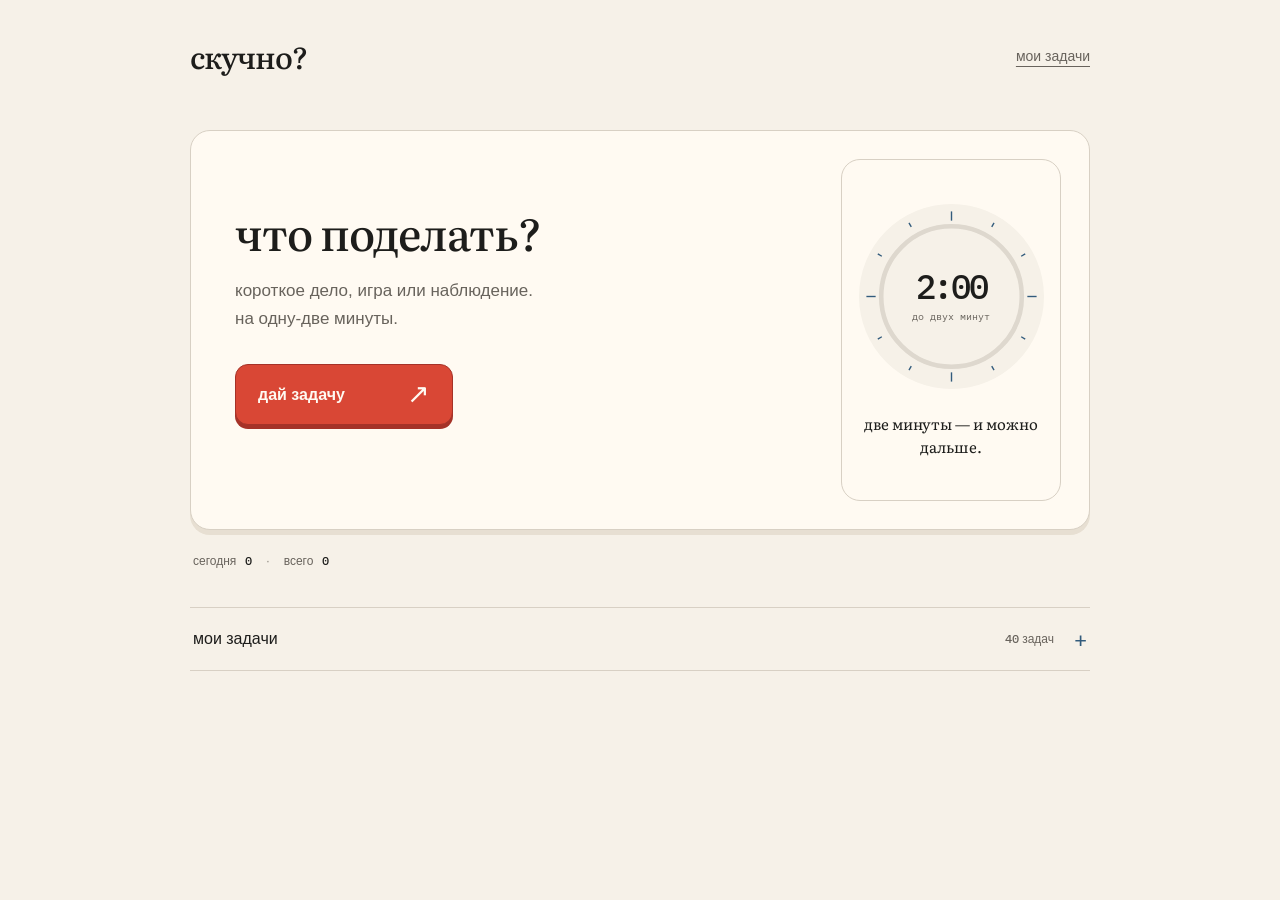
==== index.html @ 8ba37f03 "refresh boring button copy and interface" ====
<!doctype html>
<html lang="ru">
<head>
  <meta charset="utf-8">
  <meta name="viewport" content="width=device-width, initial-scale=1">
  <meta name="description" content="короткая задача вместо бесконечного скролла.">
  <meta name="theme-color" content="#f6f1e8">
  <title>скучно? — короткая задача вместо скролла</title>
  <link rel="stylesheet" href="styles.css">
</head>
<body>
  <a class="skip-link" href="#main">к содержанию</a>
  <div class="app-shell">
    <header class="topbar">
      <a class="wordmark" href="." aria-label="скучно? — на главную">скучно?</a>
      <a class="settings-link" href="#settings" aria-controls="settings">мои задачи</a>
    </header>

    <main id="main">
      <section class="workspace" aria-label="короткая задача">
        <div class="task-stage" id="task-paper">
          <div class="empty-task" id="empty-task">
            <h1 id="welcome-heading">что поделать?</h1>
            <p class="empty-copy">короткое дело, игра или наблюдение. на одну-две минуты.</p>
            <button id="start-button" class="primary-button" type="button">дай задачу <span aria-hidden="true">↗</span></button>
          </div>
          <div class="active-task" id="active-task" hidden>
            <p id="task-context" class="task-meta">движение · 30 с</p>
            <h2 id="task-title" tabindex="-1" aria-describedby="task-context task-help">задание</h2>
            <p id="task-prompt" class="task-prompt"></p>
          </div>
        </div>

        <div class="timer-unit" aria-label="таймер задачи">
          <div class="timer-dial">
            <svg class="dial-face" viewBox="0 0 200 200" aria-hidden="true">
              <circle class="dial-paper" cx="100" cy="100" r="100" />
              <g class="dial-ticks">
                <path d="M100 8v10" transform="rotate(0 100 100)" />
                <path d="M100 8v5" transform="rotate(30 100 100)" />
                <path d="M100 8v5" transform="rotate(60 100 100)" />
                <path d="M100 8v10" transform="rotate(90 100 100)" />
                <path d="M100 8v5" transform="rotate(120 100 100)" />
                <path d="M100 8v5" transform="rotate(150 100 100)" />
                <path d="M100 8v10" transform="rotate(180 100 100)" />
                <path d="M100 8v5" transform="rotate(210 100 100)" />
                <path d="M100 8v5" transform="rotate(240 100 100)" />
                <path d="M100 8v10" transform="rotate(270 100 100)" />
                <path d="M100 8v5" transform="rotate(300 100 100)" />
                <path d="M100 8v5" transform="rotate(330 100 100)" />
              </g>
              <circle class="dial-track" cx="100" cy="100" r="76" />
              <circle id="timer-progress" class="dial-progress" cx="100" cy="100" r="76" pathLength="100" />
            </svg>
            <div class="dial-readout">
              <span id="timer" class="timer" role="timer" aria-live="off" aria-label="2:00 осталось">2:00</span>
              <span id="timer-caption" class="timer-caption">до двух минут</span>
            </div>
          </div>
          <p id="timer-note" class="timer-note">две минуты — и можно дальше.</p>
          <div class="timer-controls" id="timer-controls" hidden>
            <button id="timer-toggle" class="timer-control" type="button" aria-pressed="false">пауза</button>
            <button id="timer-reset" class="timer-control" type="button">заново</button>
          </div>
        </div>

        <div class="task-actions" id="task-actions" hidden>
          <button id="done-button" class="action-button action-done" type="button">сделано <span aria-hidden="true">✓</span></button>
          <button id="skip-button" class="action-button" type="button">пропустить</button>
          <button id="another-button" class="action-button action-another" type="button" aria-label="ещё одна задача">ещё одна <span aria-hidden="true">↻</span></button>
        </div>
        <p class="sr-only" id="task-help">enter — начать · d — сделано · s — пропустить · n — ещё одна</p>
      </section>

      <p class="quiet-stat" aria-label="локальная статистика"><span>сегодня</span> <strong id="today-count">0</strong><span aria-hidden="true">·</span><span>всего</span> <strong id="completed-count">0</strong></p>

      <details class="settings" id="settings">
        <summary><span>мои задачи</span><span class="summary-count"><strong id="task-count">0</strong> задач</span></summary>
        <div class="settings-body">
          <div class="settings-column">
            <p class="settings-intro">добавь занятие, которое хочется сделать.</p>
            <form id="custom-form" class="custom-form">
              <label>название<input name="title" type="text" maxlength="80" required placeholder="например, разобрать один ящик…"></label>
              <label>что сделать<input name="prompt" type="text" maxlength="240" required placeholder="выбери один ящик и убери всё лишнее…"></label>
              <div class="form-row">
                <label>время
                  <select name="duration">
                    <option value="10">10 секунд</option><option value="30">30 секунд</option><option value="60" selected>1 минута</option><option value="120">2 минуты</option>
                  </select>
                </label>
                <label>раздел
                  <select name="category">
                    <option value="своё">своё</option><option value="движение">движение</option><option value="внимание">внимание</option><option value="порядок">порядок</option><option value="наблюдение">наблюдение</option><option value="мини-игра">мини-игра</option>
                  </select>
                </label>
              </div>
              <button id="custom-submit" class="secondary-button" type="submit">добавить задачу</button>
              <button id="cancel-edit-button" class="text-button" type="button" hidden>отмена</button>
            </form>
            <div class="custom-library" aria-labelledby="custom-library-title">
              <div class="custom-library-heading">
                <h3 id="custom-library-title">добавленные задачи</h3>
                <span id="custom-task-count">0</span>
              </div>
              <p id="custom-empty" class="custom-empty">пока пусто.</p>
              <ul id="custom-task-list" class="custom-task-list"></ul>
            </div>
          </div>
          <div class="settings-column settings-tools">
            <p class="settings-intro">сохрани свои задачи или добавь их из файла.</p>
            <label class="file-button">добавить из JSON или CSV<input id="import-file" type="file" accept=".json,.csv,application/json,text/csv"></label>
            <button id="export-button" class="secondary-button" type="button">скачать свои задачи</button>
            <button id="reset-button" class="text-button" type="button">удалить свои задачи</button>
            <button id="reset-stats-button" class="text-button" type="button">сбросить статистику</button>
            <p id="settings-message" class="settings-message" role="status" aria-live="polite"></p>
          </div>
        </div>
      </details>
    </main>
  </div>
  <div id="live-region" class="sr-only" role="status" aria-live="polite"></div>
  <script src="core.js"></script>
  <script src="tasks.js"></script>
  <script src="app.js"></script>
</body>
</html>
---- styles.css ----
@font-face {
  font-family: "Literata";
  src: url("assets/fonts/Literata-Variable.ttf") format("truetype");
  font-style: normal;
  font-weight: 200 900;
  font-display: swap;
}
@font-face {
  font-family: "IBM Plex Mono";
  src: url("assets/fonts/IBM-Plex-Mono-Variable.woff2") format("woff2");
  font-style: normal;
  font-weight: 100 700;
  font-display: swap;
}

:root {
  --bone: #f6f1e8;
  --paper: #fffaf2;
  --ink: #1d1d1b;
  --red: #d94735;
  --red-edge: #a53228;
  --blue: #325b7c;
  --muted: #8c877e;
  --secondary: #68635c;
  --line: #d8d0c4;
  --serif: "Literata", "Iowan Old Style", "Palatino Linotype", Georgia, serif;
  --mono: "IBM Plex Mono", "SFMono-Regular", Consolas, monospace;
  --sans: "Trebuchet MS", "Helvetica Neue", sans-serif;
}

* { box-sizing: border-box; }
[hidden] { display: none !important; }
html { min-width: 320px; background: var(--bone); color-scheme: light; }
body { margin: 0; overflow-x: hidden; background: var(--bone); color: var(--ink); font-family: var(--sans); }
button, input, select { font: inherit; }
button, a { touch-action: manipulation; }
button { cursor: pointer; }
button:focus-visible, input:focus-visible, select:focus-visible, summary:focus-visible, a:focus-visible { outline: 3px solid var(--blue); outline-offset: 5px; }
a { color: inherit; }
::selection { background: var(--red); color: white; }
.skip-link { position: fixed; z-index: 20; left: 1rem; top: -5rem; padding: .75rem 1rem; border-radius: 8px; background: var(--ink); color: var(--bone); text-decoration: none; }
.skip-link:focus-visible { top: 1rem; }
.app-shell { width: min(100%, 960px); min-height: 100svh; margin: 0 auto; padding: 36px 30px 40px; }
.topbar { display: flex; align-items: center; justify-content: space-between; min-height: 40px; }
.wordmark { font: 500 30px/1 var(--serif); letter-spacing: -.035em; text-decoration: none; }
.settings-link { padding: 8px 0; color: var(--secondary); font-size: 14px; text-decoration: underline; text-decoration-thickness: 1px; text-underline-offset: 5px; }
.settings-link:hover { color: var(--ink); }
main { padding-top: 54px; }
.workspace { display: grid; grid-template-columns: minmax(0, 1fr) 220px; grid-template-areas: "task dial" "actions dial"; column-gap: 32px; min-height: 400px; padding: 28px 28px 28px 44px; border: 1px solid var(--line); border-radius: 20px; background: var(--paper); box-shadow: 0 5px 0 #e7dfd2; }
.task-stage { grid-area: task; display: flex; align-items: center; min-height: 294px; padding: 20px 0; }
.empty-task { width: 100%; }
.empty-task h1 { margin: 0; font: 500 clamp(32px, 4vw, 44px)/1.15 var(--serif); letter-spacing: -.025em; }
.empty-copy { max-width: 34ch; margin: 19px 0 31px; color: var(--secondary); font: 400 17px/1.65 var(--sans); }
.primary-button { display: inline-flex; justify-content: space-between; align-items: center; gap: 46px; min-width: 218px; min-height: 60px; padding: 16px 22px; border: 1px solid var(--red-edge); border-radius: 13px; background: var(--red); color: #fffaf2; box-shadow: 0 4px 0 var(--red-edge); font: 600 16px/1.2 var(--sans); transition: background-color .15s ease, transform .15s ease, box-shadow .15s ease; }
.primary-button span { font-size: 27px; font-weight: 400; line-height: 1; }
.primary-button:hover { background: #e64b38; transform: translateY(-1px); box-shadow: 0 5px 0 var(--red-edge); }
.primary-button:active { transform: translateY(4px); box-shadow: 0 0 0 var(--red-edge); }
.active-task { width: 100%; }
.task-meta { display: flex; flex-wrap: wrap; gap: 9px; margin: 0 0 16px; color: var(--secondary); font: 400 12px/1.4 var(--mono); }
.active-task h2 { margin: 0; font: 500 clamp(28px, 3.2vw, 37px)/1.2 var(--serif); letter-spacing: -.025em; text-wrap: balance; }
.active-task h2:focus-visible { outline: 3px solid var(--blue); outline-offset: 7px; border-radius: 4px; }
.task-prompt { max-width: 42ch; margin: 17px 0 0; font: 400 18px/1.65 var(--serif); text-wrap: pretty; }
.timer-unit { grid-area: dial; display: flex; flex-direction: column; align-items: center; justify-content: center; padding: 22px 15px; border: 1px solid var(--line); border-radius: 19px; background: var(--paper); color: var(--ink); }
.timer-unit.is-active { border-color: var(--blue); background: var(--blue); color: var(--bone); }
.timer-dial { position: relative; width: 185px; aspect-ratio: 1; flex: none; }
.dial-face { width: 100%; height: 100%; overflow: visible; }
.dial-paper { fill: var(--bone); }
.dial-ticks { fill: none; stroke: var(--blue); stroke-width: 1.5; }
.dial-track { fill: none; stroke: #ded8ce; stroke-width: 5; }
.dial-progress { fill: none; stroke: var(--red); stroke-width: 5; stroke-linecap: round; stroke-dasharray: 100; stroke-dashoffset: 0; transform: rotate(-90deg); transform-origin: center; transition: stroke-dashoffset .6s linear; }
.timer-unit:not(.is-active) .dial-progress { stroke: var(--line); stroke-dashoffset: 100; }
.dial-readout { position: absolute; inset: 0; display: flex; flex-direction: column; align-items: center; justify-content: center; gap: 7px; color: var(--ink); }
.timer { font: 500 34px/1 var(--mono); letter-spacing: -.07em; font-variant-numeric: tabular-nums; }
.timer-caption { color: var(--secondary); font: 400 10px/1.4 var(--mono); }
.timer-note { margin: 22px 0 0; font: 400 15px/1.5 var(--serif); text-align: center; }
.timer-controls { display: flex; justify-content: center; flex-wrap: wrap; gap: 8px; margin-top: 18px; }
.timer-control { min-width: 74px; min-height: 44px; padding: 8px 10px; border: 1px solid rgba(29, 29, 27, .24); border-radius: 7px; background: transparent; color: var(--ink); font: 500 11px/1 var(--sans); }
.timer-unit.is-active .timer-control { border-color: rgba(246, 241, 232, .55); color: var(--bone); }
.timer-control:hover, .timer-control:focus-visible { border-color: var(--blue); background: rgba(50, 91, 124, .1); }
.timer-unit.is-active .timer-control:hover, .timer-unit.is-active .timer-control:focus-visible { border-color: var(--bone); background: rgba(246, 241, 232, .12); }
.timer-unit.is-active .timer-control:focus-visible { outline-color: var(--bone); }
.timer-control:active { transform: translateY(1px); }
.timer-ended { color: var(--red-edge); }
.task-actions { grid-area: actions; display: flex; align-items: center; gap: 10px; padding: 12px 0 1px; min-width: 0; }
.action-button { display: inline-flex; align-items: center; justify-content: center; gap: 8px; min-height: 46px; padding: 11px 12px; border: 1px solid transparent; border-radius: 9px; background: transparent; color: var(--secondary); font: 500 13px/1.2 var(--sans); transition: background-color .15s ease, transform .15s ease; }
.action-button:hover { background: #eee7dc; color: var(--ink); }
.action-button:active { transform: translateY(2px); }
.action-done { min-width: 124px; border-color: var(--blue); background: var(--blue); color: var(--bone); }
.action-done:hover { background: #244760; color: var(--bone); }
.action-another { margin-left: auto; }
.action-another span { font-size: 22px; }
.quiet-stat { display: flex; align-items: center; gap: 9px; margin: 23px 3px 0; color: var(--secondary); font: 400 12px/1.4 var(--sans); }
.quiet-stat strong { color: var(--ink); font: 500 12px/1.4 var(--mono); }
.quiet-stat > span[aria-hidden] { margin: 0 5px; color: var(--muted); }
.settings { margin-top: 37px; border-top: 1px solid var(--line); border-bottom: 1px solid var(--line); }
.settings summary { display: flex; align-items: center; justify-content: space-between; gap: 20px; padding: 20px 3px; cursor: pointer; list-style: none; font: 500 16px/1.2 var(--sans); }
.settings summary::-webkit-details-marker { display: none; }
.settings summary::after { content: "+"; color: var(--blue); font: 400 22px/1 var(--mono); }
.settings[open] summary::after { content: "−"; }
.summary-count { margin-left: auto; color: var(--secondary); font: 400 12px/1 var(--sans); }
.summary-count strong { font: 500 12px/1 var(--mono); }
.settings-body { display: grid; grid-template-columns: 1fr 1fr; gap: 36px; padding: 0 3px 32px; }
.settings-intro { margin: 5px 0 22px; color: var(--secondary); font: 400 15px/1.5 var(--sans); }
.custom-form { display: grid; gap: 14px; }
.custom-form label { display: grid; gap: 7px; color: var(--secondary); font-size: 12px; }
.custom-form input, .custom-form select { width: 100%; min-width: 0; min-height: 45px; border: 1px solid #bab2a6; border-radius: 9px; background: var(--paper); color: var(--ink); padding: 11px 12px; font-size: 14px; }
.custom-form input::placeholder { color: #777168; }
.form-row { display: grid; grid-template-columns: 1fr 1fr; gap: 12px; }
.secondary-button, .file-button { display: inline-flex; align-items: center; justify-content: center; min-height: 46px; padding: 12px 16px; border: 1px solid #bab2a6; border-radius: 9px; background: var(--paper); color: var(--ink); font-size: 13px; }
.secondary-button:hover, .file-button:hover { border-color: var(--blue); background: #e6ecec; }
.file-button { position: relative; cursor: pointer; }
.file-button:focus-within { outline: 3px solid var(--blue); outline-offset: 4px; }
.settings-tools { display: flex; flex-direction: column; align-items: flex-start; }
.settings-tools .secondary-button, .settings-tools .file-button { width: 100%; margin-bottom: 10px; }
.file-button input { position: absolute; width: 1px; height: 1px; opacity: 0; overflow: hidden; }
.text-button { min-height: 44px; padding: 6px 0; border: 0; background: transparent; color: var(--secondary); font-size: 12px; text-decoration: underline; text-underline-offset: 4px; }
.text-button:hover { color: var(--red); }
.settings-message { min-height: 18px; margin: 10px 0 0; color: var(--blue); font-size: 13px; line-height: 1.45; }
.settings-message.error { color: var(--red-edge); }
.custom-library { margin-top: 29px; padding-top: 20px; border-top: 1px solid var(--line); }
.custom-library-heading { display: flex; align-items: baseline; justify-content: space-between; gap: 12px; }
.custom-library-heading h3 { margin: 0; font: 500 14px/1.3 var(--sans); }
.custom-library-heading span { color: var(--secondary); font: 400 11px/1 var(--mono); }
.custom-empty { margin: 11px 0 0; color: var(--secondary); font-size: 13px; }
.custom-task-list { display: grid; gap: 8px; max-height: 360px; margin: 12px 0 0; padding: 0 3px 0 0; overflow-y: auto; list-style: none; }
.custom-task-item { display: flex; align-items: center; justify-content: space-between; gap: 14px; padding: 11px 12px; border: 1px solid var(--line); border-radius: 8px; background: var(--paper); }
.custom-task-copy { display: grid; flex: 1 1 auto; gap: 3px; min-width: 0; }
.custom-task-copy strong, .custom-task-copy span { overflow: hidden; text-overflow: ellipsis; overflow-wrap: anywhere; }
.custom-task-copy strong { font: 500 13px/1.25 var(--sans); }
.custom-task-copy span { color: var(--secondary); font: 400 11px/1.3 var(--serif); }
.custom-task-actions { display: flex; flex: none; align-items: center; gap: 3px; }
.custom-task-edit, .custom-task-remove { min-width: 64px; min-height: 44px; padding: 6px 4px; border: 0; border-bottom: 1px solid var(--line); background: transparent; color: var(--secondary); font-size: 11px; }
.custom-task-edit:hover, .custom-task-edit:focus-visible { border-color: var(--blue); color: var(--blue); }
.custom-task-remove:hover, .custom-task-remove:focus-visible { border-color: var(--red); color: var(--red); }
.sr-only { position: absolute; width: 1px; height: 1px; padding: 0; margin: -1px; overflow: hidden; clip: rect(0,0,0,0); white-space: nowrap; border: 0; }

@media (max-width: 740px) {
  .app-shell { padding: 25px 20px 30px; }
  main { padding-top: 33px; }
  .workspace { grid-template-columns: minmax(0, 1fr) 165px; column-gap: 22px; padding: 23px; }
  .timer-dial { width: 145px; }
  .timer { font-size: 29px; }
  .timer-unit { padding: 18px 9px; }
  .task-actions { flex-wrap: wrap; gap: 5px; }
  .action-another { margin-left: 0; }
  .task-prompt { font-size: 17px; }
}
@media (max-width: 580px) {
  .app-shell { padding: 24px 17px 28px; }
  .topbar { min-height: 34px; }
  .wordmark { font-size: 27px; }
  .settings-link { font-size: 12px; }
  main { padding-top: 26px; }
  .workspace { grid-template-columns: minmax(0,1fr); grid-template-areas: "dial" "task" "actions"; gap: 0; min-height: 0; padding: 18px; border-radius: 22px; }
  .timer-unit { display: grid; grid-template-columns: 116px minmax(0, 1fr); grid-template-areas: "dial note" "controls controls"; gap: 8px 14px; justify-items: center; padding: 14px 15px; border-radius: 15px; }
  .timer-dial { grid-area: dial; width: 116px; }
  .timer { font-size: 26px; }
  .timer-caption { font-size: 9px; }
  .timer-note { grid-area: note; align-self: center; width: 100%; margin: 0; font-size: 14px; text-align: left; }
  .timer-controls { grid-area: controls; width: 100%; margin-top: 0; }
  .task-stage { min-height: 268px; padding: 27px 5px 22px; }
  .empty-task h1 { font-size: 31px; }
  .empty-copy { margin: 16px 0 25px; font-size: 15px; }
  .primary-button { width: 100%; min-height: 56px; font-size: 15px; border-radius: 12px; }
  .active-task h2 { font-size: 29px; }
  .task-prompt { font-size: 17px; line-height: 1.6; }
  .task-meta { gap: 7px; font-size: 10px; }
  .task-actions { display: grid; grid-template-columns: 1.2fr 1fr 1fr; gap: 4px; padding: 2px 0 4px; }
  .action-button { min-width: 0; padding: 10px 6px; min-height: 46px; font-size: 12px; }
  .action-done { min-width: 0; }
  .action-another { margin-left: 0; }
  .quiet-stat { margin-top: 21px; font-size: 11px; }
  .settings { margin-top: 28px; }
  .settings summary { font-size: 15px; }
  .settings-body { grid-template-columns: 1fr; gap: 25px; }
  .custom-library { margin-top: 25px; }
}
@media (max-width: 360px) {
  .app-shell { padding-left: 12px; padding-right: 12px; }
  .workspace { padding: 14px; }
  .action-button { padding: 10px 5px; font-size: 11px; }
  .action-done { min-width: 95px; }
  .timer-unit { grid-template-columns: 104px minmax(0, 1fr); column-gap: 10px; padding: 12px; }
  .timer-dial { width: 104px; }
  .timer-control { min-width: 70px; }
}
@media (prefers-reduced-motion: reduce) {
  *, *::before, *::after { scroll-behavior: auto !important; transition-duration: .01ms !important; animation-duration: .01ms !important; animation-iteration-count: 1 !important; }
}

@media (forced-colors: active) {
  .primary-button, .action-done { border: 2px solid ButtonText; }
  .timer-unit.is-active { border: 2px solid ButtonText; }
  .dial-progress { stroke: ButtonText; }
}
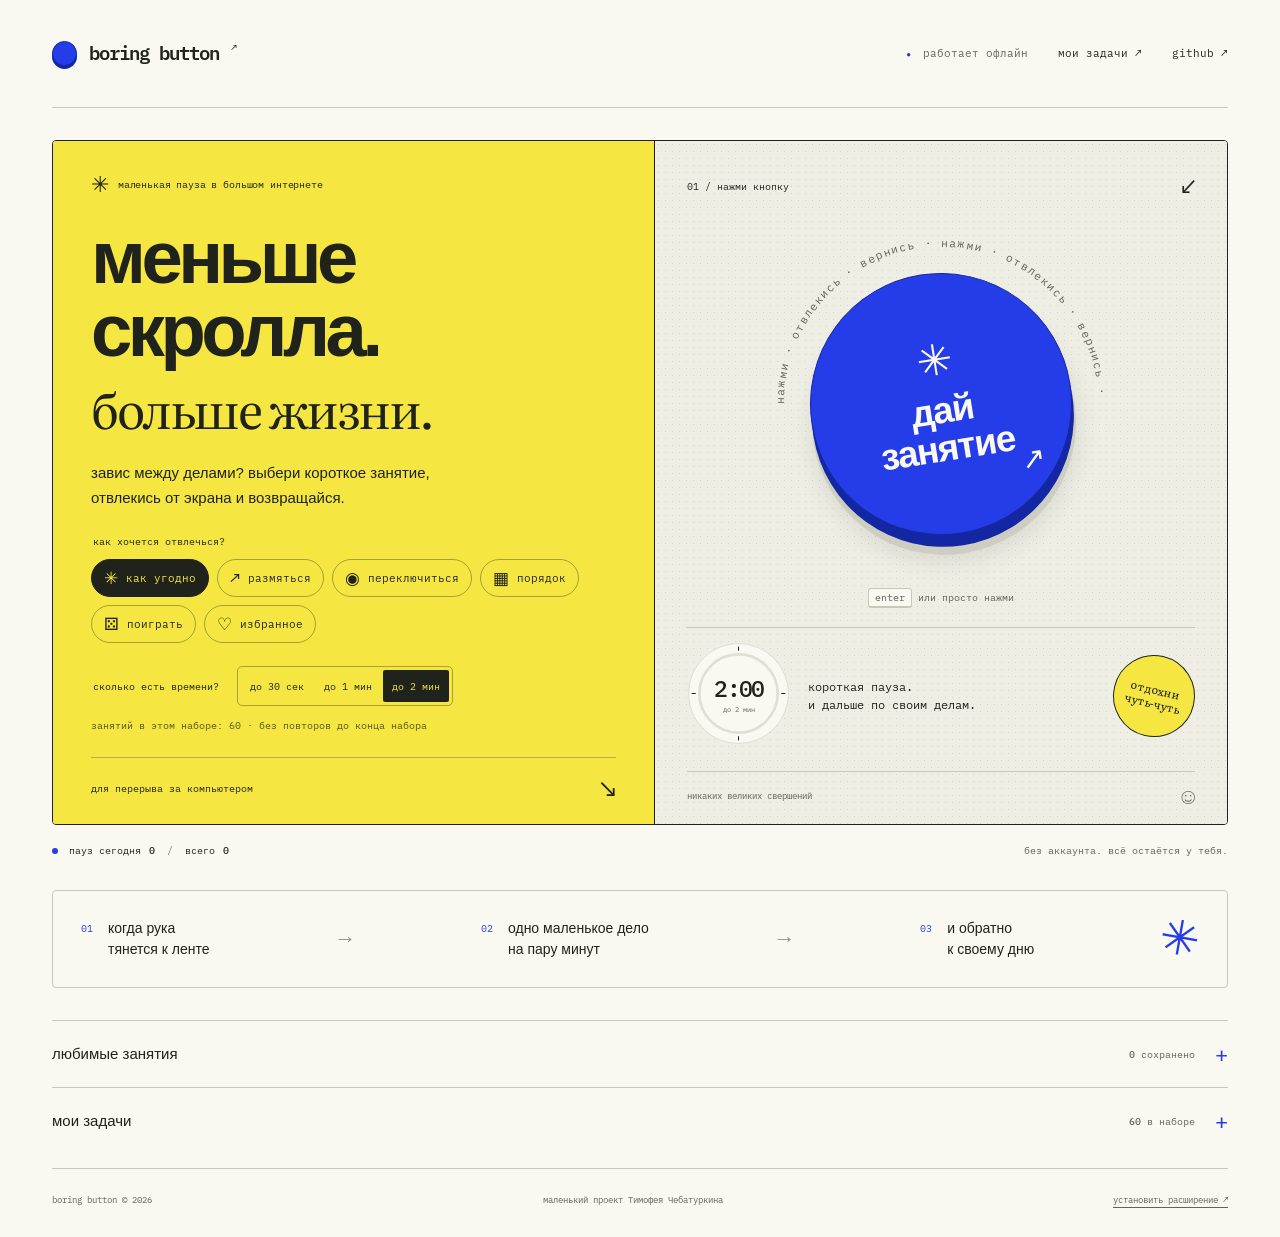
==== commit 499bfd34: "refresh boring button with bright design and useful breaks" ====
--- a/index.html
+++ b/index.html
@@ -3,124 +3,141 @@
 <head>
   <meta charset="utf-8">
   <meta name="viewport" content="width=device-width, initial-scale=1">
-  <meta name="description" content="короткая задача вместо бесконечного скролла.">
-  <meta name="theme-color" content="#f6f1e8">
-  <title>скучно? — короткая задача вместо скролла</title>
+  <meta name="description" content="когда рука тянется к ленте — нажми кнопку. короткие занятия для перерыва за компьютером: размяться, переключиться или поиграть.">
+  <meta name="theme-color" content="#f5e642">
+  <meta http-equiv="Content-Security-Policy" content="default-src 'self'; script-src 'self'; style-src 'self'; font-src 'self'; img-src 'self' data:; object-src 'none'; base-uri 'none'; form-action 'self'">
+  <link rel="preload" href="assets/fonts/Literata-Variable.ttf" as="font" type="font/ttf" crossorigin>
+  <link rel="preload" href="assets/fonts/IBM-Plex-Mono-Variable.woff2" as="font" type="font/woff2" crossorigin>
+  <link rel="icon" href="assets/button.svg" type="image/svg+xml">
+  <title>boring button — нажми. отвлекись. вернись.</title>
   <link rel="stylesheet" href="styles.css">
 </head>
 <body>
   <a class="skip-link" href="#main">к содержанию</a>
   <div class="app-shell">
     <header class="topbar">
-      <a class="wordmark" href="." aria-label="скучно? — на главную">скучно?</a>
-      <a class="settings-link" href="#settings" aria-controls="settings">мои задачи</a>
+      <a class="wordmark" translate="no" href="." aria-label="boring button — на главную"><span class="brand-dot" aria-hidden="true"></span>boring button<span class="brand-period" aria-hidden="true">↗</span></a>
+      <nav class="topnav" aria-label="навигация">
+        <span class="offline-label"><span aria-hidden="true">●</span> работает офлайн</span>
+        <a class="settings-link" href="#settings" aria-controls="settings">мои задачи <span aria-hidden="true">↗</span></a>
+        <a class="repo-link site-only" href="https://github.com/chebaturkin/boring-button" target="_blank" rel="noopener noreferrer">github <span aria-hidden="true">↗</span></a>
+      </nav>
     </header>
 
     <main id="main">
-      <section class="workspace" aria-label="короткая задача">
-        <div class="task-stage" id="task-paper">
-          <div class="empty-task" id="empty-task">
-            <h1 id="welcome-heading">что поделать?</h1>
-            <p class="empty-copy">короткое дело, игра или наблюдение. на одну-две минуты.</p>
-            <button id="start-button" class="primary-button" type="button">дай задачу <span aria-hidden="true">↗</span></button>
+      <section class="workspace" aria-label="короткий перерыв">
+        <div class="intro-panel">
+          <p class="eyebrow"><span class="tiny-cross" aria-hidden="true">✳</span> маленькая пауза в большом интернете</p>
+          <h1>меньше <br>скролла. <br><em>больше жизни.</em></h1>
+          <p class="intro-copy">завис между делами? выбери короткое занятие,<br class="desktop-break"> отвлекись от экрана и возвращайся.</p>
+          <div class="break-picker" id="break-picker">
+            <fieldset class="mode-picker">
+              <legend>как хочется отвлечься?</legend>
+              <div class="mode-options">
+                <button type="button" class="mode-button" data-mode="all" aria-pressed="true"><span aria-hidden="true">✳</span> как угодно</button>
+                <button type="button" class="mode-button" data-mode="move" aria-pressed="false"><span aria-hidden="true">↗</span> размяться</button>
+                <button type="button" class="mode-button" data-mode="switch" aria-pressed="false"><span aria-hidden="true">◉</span> переключиться</button>
+                <button type="button" class="mode-button" data-mode="tidy" aria-pressed="false"><span aria-hidden="true">▦</span> порядок</button>
+                <button type="button" class="mode-button" data-mode="play" aria-pressed="false"><span aria-hidden="true">⚄</span> поиграть</button>
+                <button type="button" class="mode-button" data-mode="favorites" aria-pressed="false"><span aria-hidden="true">♡</span> избранное</button>
+              </div>
+            </fieldset>
+            <fieldset class="duration-picker">
+              <legend>сколько есть времени?</legend>
+              <div class="duration-options">
+                <button type="button" data-duration="30" aria-pressed="false">до 30 сек</button>
+                <button type="button" data-duration="60" aria-pressed="false">до 1 мин</button>
+                <button type="button" data-duration="120" aria-pressed="true">до 2 мин</button>
+              </div>
+            </fieldset>
+            <p class="pool-note" id="pool-note" role="status" aria-live="polite"></p>
+            <button id="pool-recovery" class="text-button" type="button" hidden>посмотреть скрытые занятия</button>
           </div>
-          <div class="active-task" id="active-task" hidden>
-            <p id="task-context" class="task-meta">движение · 30 с</p>
-            <h2 id="task-title" tabindex="-1" aria-describedby="task-context task-help">задание</h2>
-            <p id="task-prompt" class="task-prompt"></p>
-          </div>
+          <div class="intro-footer"><span>для перерыва за компьютером</span><span aria-hidden="true">↘</span></div>
         </div>
 
-        <div class="timer-unit" aria-label="таймер задачи">
-          <div class="timer-dial">
-            <svg class="dial-face" viewBox="0 0 200 200" aria-hidden="true">
-              <circle class="dial-paper" cx="100" cy="100" r="100" />
-              <g class="dial-ticks">
-                <path d="M100 8v10" transform="rotate(0 100 100)" />
-                <path d="M100 8v5" transform="rotate(30 100 100)" />
-                <path d="M100 8v5" transform="rotate(60 100 100)" />
-                <path d="M100 8v10" transform="rotate(90 100 100)" />
-                <path d="M100 8v5" transform="rotate(120 100 100)" />
-                <path d="M100 8v5" transform="rotate(150 100 100)" />
-                <path d="M100 8v10" transform="rotate(180 100 100)" />
-                <path d="M100 8v5" transform="rotate(210 100 100)" />
-                <path d="M100 8v5" transform="rotate(240 100 100)" />
-                <path d="M100 8v10" transform="rotate(270 100 100)" />
-                <path d="M100 8v5" transform="rotate(300 100 100)" />
-                <path d="M100 8v5" transform="rotate(330 100 100)" />
-              </g>
-              <circle class="dial-track" cx="100" cy="100" r="76" />
-              <circle id="timer-progress" class="dial-progress" cx="100" cy="100" r="76" pathLength="100" />
-            </svg>
-            <div class="dial-readout">
-              <span id="timer" class="timer" role="timer" aria-live="off" aria-label="2:00 осталось">2:00</span>
-              <span id="timer-caption" class="timer-caption">до двух минут</span>
+        <div class="play-panel" id="play-panel">
+          <div class="panel-label"><span id="stage-label">01 / нажми кнопку</span><span aria-hidden="true">↙</span></div>
+          <div class="task-stage" id="task-paper">
+            <div class="empty-task" id="empty-task">
+              <div class="button-orbit">
+                <svg class="orbit-text" viewBox="0 0 360 360" aria-hidden="true"><defs><path id="orbit-path" d="M180,180 m-160,0 a160,160 0 1,1 320,0 a160,160 0 1,1 -320,0"/></defs><text><textPath href="#orbit-path">нажми · отвлекись · вернись · нажми · отвлекись · вернись · </textPath></text></svg>
+                <button id="start-button" class="primary-button" type="button"><span class="button-face"><span class="button-star" aria-hidden="true">✳</span><span class="button-label">дай<br>занятие</span><span class="button-arrow" aria-hidden="true">↗</span></span></button>
+              </div>
+              <p class="button-hint"><kbd>enter</kbd> или просто нажми</p>
+            </div>
+            <div class="active-task" id="active-task" hidden>
+              <div class="task-heading-row"><p id="task-context" class="task-meta"></p><button id="favorite-button" class="favorite-button" type="button" aria-pressed="false" aria-label="сохранить в избранное"><span aria-hidden="true">♡</span></button></div>
+              <div id="task-copy"><h2 id="task-title" tabindex="-1" aria-describedby="task-context task-help"></h2>
+              <p id="task-prompt" class="task-prompt"></p></div>
+              <button id="hide-task-button" class="text-button task-hide" type="button">не предлагать это занятие</button>
+            </div>
+            <div class="completion-task" id="completion-task" hidden>
+              <div class="completion-mark" aria-hidden="true">✳</div>
+              <p class="task-meta">пауза состоялась</p>
+              <h2 id="completion-title" tabindex="-1">можно дальше.</h2>
+              <p class="task-prompt">маленькое дело сделано.<br>возвращайся, когда захочется отвлечься.</p>
+              <button id="return-button" class="action-button action-done" type="button">вернуться к началу <span aria-hidden="true">↗</span></button>
+              <button id="completion-another" class="text-button" type="button">ещё одно занятие</button>
             </div>
           </div>
-          <p id="timer-note" class="timer-note">две минуты — и можно дальше.</p>
-          <div class="timer-controls" id="timer-controls" hidden>
-            <button id="timer-toggle" class="timer-control" type="button" aria-pressed="false">пауза</button>
-            <button id="timer-reset" class="timer-control" type="button">заново</button>
+
+          <p id="task-feedback" class="task-feedback" role="status" aria-live="polite" hidden></p>
+          <div class="timer-unit" aria-label="таймер занятия">
+            <div class="timer-dial">
+              <svg class="dial-face" viewBox="0 0 200 200" aria-hidden="true">
+                <circle class="dial-paper" cx="100" cy="100" r="97"/>
+                <g class="dial-ticks"><path d="M100 9v8"/><path d="M100 9v8" transform="rotate(90 100 100)"/><path d="M100 9v8" transform="rotate(180 100 100)"/><path d="M100 9v8" transform="rotate(270 100 100)"/></g>
+                <circle class="dial-track" cx="100" cy="100" r="76"/>
+                <circle id="timer-progress" class="dial-progress" cx="100" cy="100" r="76" pathLength="100"/>
+              </svg>
+              <div class="dial-readout"><span id="timer" class="timer" role="timer" aria-live="off" aria-label="2:00 осталось">2:00</span><span id="timer-caption" class="timer-caption">до двух минут</span></div>
+            </div>
+            <div class="timer-side"><p id="timer-note" class="timer-note">короткая пауза.<br>и дальше по своим делам.</p><div class="timer-controls" id="timer-controls" hidden><button id="timer-toggle" class="timer-control" type="button" aria-pressed="false">пауза</button><button id="timer-reset" class="timer-control" type="button">заново</button></div></div>
+            <span class="timer-sticker" aria-hidden="true">отдохни<br>чуть-чуть</span>
           </div>
+          <div class="task-actions" id="task-actions" hidden>
+            <button id="done-button" class="action-button action-done" type="button">сделано <span aria-hidden="true">✓</span></button>
+            <button id="skip-button" class="action-button" type="button">пропустить</button>
+            <button id="another-button" class="action-button action-another" type="button" aria-label="ещё одно занятие">другое <span aria-hidden="true">↻</span></button>
+          </div>
+          <p class="sr-only" id="task-help">d — сделано · s — пропустить · n — другое занятие. таймер можно поставить на паузу.</p>
+          <div class="panel-bottom"><span>никаких великих свершений</span><span aria-hidden="true">☺</span></div>
         </div>
-
-        <div class="task-actions" id="task-actions" hidden>
-          <button id="done-button" class="action-button action-done" type="button">сделано <span aria-hidden="true">✓</span></button>
-          <button id="skip-button" class="action-button" type="button">пропустить</button>
-          <button id="another-button" class="action-button action-another" type="button" aria-label="ещё одна задача">ещё одна <span aria-hidden="true">↻</span></button>
-        </div>
-        <p class="sr-only" id="task-help">enter — начать · d — сделано · s — пропустить · n — ещё одна</p>
       </section>
 
-      <p class="quiet-stat" aria-label="локальная статистика"><span>сегодня</span> <strong id="today-count">0</strong><span aria-hidden="true">·</span><span>всего</span> <strong id="completed-count">0</strong></p>
+      <div class="under-workspace"><p class="quiet-stat" aria-label="локальная статистика"><span class="stat-dot" aria-hidden="true"></span> пауз сегодня <strong id="today-count">0</strong><span class="stat-divider" aria-hidden="true">/</span> всего <strong id="completed-count">0</strong></p><p class="privacy-note">без аккаунта. всё остаётся у тебя.</p></div>
 
+      <section class="about-strip" aria-label="как это работает"><div><span class="step-number">01</span><p>когда рука<br>тянется к ленте</p></div><span class="step-arrow" aria-hidden="true">→</span><div><span class="step-number">02</span><p>одно маленькое дело<br>на пару минут</p></div><span class="step-arrow" aria-hidden="true">→</span><div><span class="step-number">03</span><p>и обратно<br>к своему дню</p></div><span class="strip-spark" aria-hidden="true">✳</span></section>
+
+      <details class="favorites-library" id="favorites-library">
+        <summary><span>любимые занятия</span><span class="summary-count"><strong id="favorite-count">0</strong> сохранено</span></summary>
+        <div class="library-body"><p id="favorites-empty" class="custom-empty">нажми ♡ на карточке занятия — оно появится здесь.</p><p id="favorites-note" class="custom-empty" hidden>здесь можно начать любое сохранённое занятие. фильтр времени действует на случайный выбор кнопкой.</p><ul id="favorite-list" class="favorite-list"></ul></div>
+      </details>
       <details class="settings" id="settings">
-        <summary><span>мои задачи</span><span class="summary-count"><strong id="task-count">0</strong> задач</span></summary>
+        <summary><span>мои задачи</span><span class="summary-count"><strong id="task-count">0</strong> в наборе</span></summary>
         <div class="settings-body">
           <div class="settings-column">
             <p class="settings-intro">добавь занятие, которое хочется сделать.</p>
-            <form id="custom-form" class="custom-form">
-              <label>название<input name="title" type="text" maxlength="80" required placeholder="например, разобрать один ящик…"></label>
-              <label>что сделать<input name="prompt" type="text" maxlength="240" required placeholder="выбери один ящик и убери всё лишнее…"></label>
-              <div class="form-row">
-                <label>время
-                  <select name="duration">
-                    <option value="10">10 секунд</option><option value="30">30 секунд</option><option value="60" selected>1 минута</option><option value="120">2 минуты</option>
-                  </select>
-                </label>
-                <label>раздел
-                  <select name="category">
-                    <option value="своё">своё</option><option value="движение">движение</option><option value="внимание">внимание</option><option value="порядок">порядок</option><option value="наблюдение">наблюдение</option><option value="мини-игра">мини-игра</option>
-                  </select>
-                </label>
-              </div>
-              <button id="custom-submit" class="secondary-button" type="submit">добавить задачу</button>
-              <button id="cancel-edit-button" class="text-button" type="button" hidden>отмена</button>
+            <form id="custom-form" class="custom-form" autocomplete="off">
+              <label>название<input name="title" type="text" maxlength="80" required placeholder="например, полить цветок"></label>
+              <label>что сделать<input name="prompt" type="text" maxlength="240" required placeholder="проверь землю и полей, если она сухая"></label>
+              <div class="form-row"><label>время<select name="duration"><option value="10">10 секунд</option><option value="30">30 секунд</option><option value="60" selected>1 минута</option><option value="120">2 минуты</option></select></label><label>раздел<select name="category"><option value="своё">своё</option><option value="движение">движение</option><option value="внимание">внимание</option><option value="порядок">порядок</option><option value="наблюдение">наблюдение</option><option value="мини-игра">мини-игра</option></select></label></div>
+              <button id="custom-submit" class="secondary-button" type="submit">добавить задачу</button><button id="cancel-edit-button" class="text-button" type="button" hidden>отмена</button>
             </form>
-            <div class="custom-library" aria-labelledby="custom-library-title">
-              <div class="custom-library-heading">
-                <h3 id="custom-library-title">добавленные задачи</h3>
-                <span id="custom-task-count">0</span>
-              </div>
-              <p id="custom-empty" class="custom-empty">пока пусто.</p>
-              <ul id="custom-task-list" class="custom-task-list"></ul>
-            </div>
+            <div class="custom-library" aria-labelledby="custom-library-title"><div class="custom-library-heading"><h3 id="custom-library-title">добавленные задачи</h3><span id="custom-task-count">0</span></div><p id="custom-empty" class="custom-empty">пока пусто. можно начать с одного любимого дела.</p><ul id="custom-task-list" class="custom-task-list"></ul></div>
           </div>
-          <div class="settings-column settings-tools">
-            <p class="settings-intro">сохрани свои задачи или добавь их из файла.</p>
-            <label class="file-button">добавить из JSON или CSV<input id="import-file" type="file" accept=".json,.csv,application/json,text/csv"></label>
-            <button id="export-button" class="secondary-button" type="button">скачать свои задачи</button>
-            <button id="reset-button" class="text-button" type="button">удалить свои задачи</button>
-            <button id="reset-stats-button" class="text-button" type="button">сбросить статистику</button>
-            <p id="settings-message" class="settings-message" role="status" aria-live="polite"></p>
-          </div>
+          <div class="settings-column settings-tools"><p class="settings-intro">свои задачи можно перенести в другой браузер. скачай файл и добавь его там.</p><label class="file-button">добавить из json или csv<input id="import-file" type="file" accept=".json,.csv,application/json,text/csv"></label><button id="export-button" class="secondary-button" type="button">скачать свои задачи</button><button id="reset-button" class="text-button" type="button">удалить свои задачи</button><button id="reset-stats-button" class="text-button" type="button">сбросить статистику</button><p id="settings-message" class="settings-message" role="status" aria-live="polite"></p></div>
         </div>
+        <details id="hidden-library" class="hidden-library">
+          <summary><span>скрытые занятия</span><span class="summary-count"><strong id="hidden-count">0</strong> скрыто</span></summary>
+          <div class="library-body"><p id="hidden-empty" class="custom-empty">здесь появятся занятия, которые ты решил больше не получать.</p><ul id="hidden-task-list" class="custom-task-list"></ul></div>
+        </details>
       </details>
     </main>
+    <footer class="footer"><span>boring button © 2026</span><span>маленький проект Тимофея Чебатуркина</span><a class="site-only" href="https://github.com/chebaturkin/boring-button#расширение" target="_blank" rel="noopener noreferrer">установить расширение ↗</a></footer>
   </div>
   <div id="live-region" class="sr-only" role="status" aria-live="polite"></div>
-  <script src="core.js"></script>
-  <script src="tasks.js"></script>
-  <script src="app.js"></script>
+  <script src="core.js"></script><script src="tasks.js"></script><script src="app.js"></script>
 </body>
 </html>
--- a/styles.css
+++ b/styles.css
@@ -3,193 +3,2017 @@
   src: url("assets/fonts/Literata-Variable.ttf") format("truetype");
   font-style: normal;
   font-weight: 200 900;
-  font-display: swap;
-}
+  font-display: swap
+}
+
 @font-face {
   font-family: "IBM Plex Mono";
   src: url("assets/fonts/IBM-Plex-Mono-Variable.woff2") format("woff2");
   font-style: normal;
   font-weight: 100 700;
-  font-display: swap;
+  font-display: swap
 }
 
 :root {
-  --bone: #f6f1e8;
-  --paper: #fffaf2;
-  --ink: #1d1d1b;
-  --red: #d94735;
-  --red-edge: #a53228;
-  --blue: #325b7c;
-  --muted: #8c877e;
-  --secondary: #68635c;
-  --line: #d8d0c4;
-  --serif: "Literata", "Iowan Old Style", "Palatino Linotype", Georgia, serif;
-  --mono: "IBM Plex Mono", "SFMono-Regular", Consolas, monospace;
-  --sans: "Trebuchet MS", "Helvetica Neue", sans-serif;
-}
-
-* { box-sizing: border-box; }
-[hidden] { display: none !important; }
-html { min-width: 320px; background: var(--bone); color-scheme: light; }
-body { margin: 0; overflow-x: hidden; background: var(--bone); color: var(--ink); font-family: var(--sans); }
-button, input, select { font: inherit; }
-button, a { touch-action: manipulation; }
-button { cursor: pointer; }
-button:focus-visible, input:focus-visible, select:focus-visible, summary:focus-visible, a:focus-visible { outline: 3px solid var(--blue); outline-offset: 5px; }
-a { color: inherit; }
-::selection { background: var(--red); color: white; }
-.skip-link { position: fixed; z-index: 20; left: 1rem; top: -5rem; padding: .75rem 1rem; border-radius: 8px; background: var(--ink); color: var(--bone); text-decoration: none; }
-.skip-link:focus-visible { top: 1rem; }
-.app-shell { width: min(100%, 960px); min-height: 100svh; margin: 0 auto; padding: 36px 30px 40px; }
-.topbar { display: flex; align-items: center; justify-content: space-between; min-height: 40px; }
-.wordmark { font: 500 30px/1 var(--serif); letter-spacing: -.035em; text-decoration: none; }
-.settings-link { padding: 8px 0; color: var(--secondary); font-size: 14px; text-decoration: underline; text-decoration-thickness: 1px; text-underline-offset: 5px; }
-.settings-link:hover { color: var(--ink); }
-main { padding-top: 54px; }
-.workspace { display: grid; grid-template-columns: minmax(0, 1fr) 220px; grid-template-areas: "task dial" "actions dial"; column-gap: 32px; min-height: 400px; padding: 28px 28px 28px 44px; border: 1px solid var(--line); border-radius: 20px; background: var(--paper); box-shadow: 0 5px 0 #e7dfd2; }
-.task-stage { grid-area: task; display: flex; align-items: center; min-height: 294px; padding: 20px 0; }
-.empty-task { width: 100%; }
-.empty-task h1 { margin: 0; font: 500 clamp(32px, 4vw, 44px)/1.15 var(--serif); letter-spacing: -.025em; }
-.empty-copy { max-width: 34ch; margin: 19px 0 31px; color: var(--secondary); font: 400 17px/1.65 var(--sans); }
-.primary-button { display: inline-flex; justify-content: space-between; align-items: center; gap: 46px; min-width: 218px; min-height: 60px; padding: 16px 22px; border: 1px solid var(--red-edge); border-radius: 13px; background: var(--red); color: #fffaf2; box-shadow: 0 4px 0 var(--red-edge); font: 600 16px/1.2 var(--sans); transition: background-color .15s ease, transform .15s ease, box-shadow .15s ease; }
-.primary-button span { font-size: 27px; font-weight: 400; line-height: 1; }
-.primary-button:hover { background: #e64b38; transform: translateY(-1px); box-shadow: 0 5px 0 var(--red-edge); }
-.primary-button:active { transform: translateY(4px); box-shadow: 0 0 0 var(--red-edge); }
-.active-task { width: 100%; }
-.task-meta { display: flex; flex-wrap: wrap; gap: 9px; margin: 0 0 16px; color: var(--secondary); font: 400 12px/1.4 var(--mono); }
-.active-task h2 { margin: 0; font: 500 clamp(28px, 3.2vw, 37px)/1.2 var(--serif); letter-spacing: -.025em; text-wrap: balance; }
-.active-task h2:focus-visible { outline: 3px solid var(--blue); outline-offset: 7px; border-radius: 4px; }
-.task-prompt { max-width: 42ch; margin: 17px 0 0; font: 400 18px/1.65 var(--serif); text-wrap: pretty; }
-.timer-unit { grid-area: dial; display: flex; flex-direction: column; align-items: center; justify-content: center; padding: 22px 15px; border: 1px solid var(--line); border-radius: 19px; background: var(--paper); color: var(--ink); }
-.timer-unit.is-active { border-color: var(--blue); background: var(--blue); color: var(--bone); }
-.timer-dial { position: relative; width: 185px; aspect-ratio: 1; flex: none; }
-.dial-face { width: 100%; height: 100%; overflow: visible; }
-.dial-paper { fill: var(--bone); }
-.dial-ticks { fill: none; stroke: var(--blue); stroke-width: 1.5; }
-.dial-track { fill: none; stroke: #ded8ce; stroke-width: 5; }
-.dial-progress { fill: none; stroke: var(--red); stroke-width: 5; stroke-linecap: round; stroke-dasharray: 100; stroke-dashoffset: 0; transform: rotate(-90deg); transform-origin: center; transition: stroke-dashoffset .6s linear; }
-.timer-unit:not(.is-active) .dial-progress { stroke: var(--line); stroke-dashoffset: 100; }
-.dial-readout { position: absolute; inset: 0; display: flex; flex-direction: column; align-items: center; justify-content: center; gap: 7px; color: var(--ink); }
-.timer { font: 500 34px/1 var(--mono); letter-spacing: -.07em; font-variant-numeric: tabular-nums; }
-.timer-caption { color: var(--secondary); font: 400 10px/1.4 var(--mono); }
-.timer-note { margin: 22px 0 0; font: 400 15px/1.5 var(--serif); text-align: center; }
-.timer-controls { display: flex; justify-content: center; flex-wrap: wrap; gap: 8px; margin-top: 18px; }
-.timer-control { min-width: 74px; min-height: 44px; padding: 8px 10px; border: 1px solid rgba(29, 29, 27, .24); border-radius: 7px; background: transparent; color: var(--ink); font: 500 11px/1 var(--sans); }
-.timer-unit.is-active .timer-control { border-color: rgba(246, 241, 232, .55); color: var(--bone); }
-.timer-control:hover, .timer-control:focus-visible { border-color: var(--blue); background: rgba(50, 91, 124, .1); }
-.timer-unit.is-active .timer-control:hover, .timer-unit.is-active .timer-control:focus-visible { border-color: var(--bone); background: rgba(246, 241, 232, .12); }
-.timer-unit.is-active .timer-control:focus-visible { outline-color: var(--bone); }
-.timer-control:active { transform: translateY(1px); }
-.timer-ended { color: var(--red-edge); }
-.task-actions { grid-area: actions; display: flex; align-items: center; gap: 10px; padding: 12px 0 1px; min-width: 0; }
-.action-button { display: inline-flex; align-items: center; justify-content: center; gap: 8px; min-height: 46px; padding: 11px 12px; border: 1px solid transparent; border-radius: 9px; background: transparent; color: var(--secondary); font: 500 13px/1.2 var(--sans); transition: background-color .15s ease, transform .15s ease; }
-.action-button:hover { background: #eee7dc; color: var(--ink); }
-.action-button:active { transform: translateY(2px); }
-.action-done { min-width: 124px; border-color: var(--blue); background: var(--blue); color: var(--bone); }
-.action-done:hover { background: #244760; color: var(--bone); }
-.action-another { margin-left: auto; }
-.action-another span { font-size: 22px; }
-.quiet-stat { display: flex; align-items: center; gap: 9px; margin: 23px 3px 0; color: var(--secondary); font: 400 12px/1.4 var(--sans); }
-.quiet-stat strong { color: var(--ink); font: 500 12px/1.4 var(--mono); }
-.quiet-stat > span[aria-hidden] { margin: 0 5px; color: var(--muted); }
-.settings { margin-top: 37px; border-top: 1px solid var(--line); border-bottom: 1px solid var(--line); }
-.settings summary { display: flex; align-items: center; justify-content: space-between; gap: 20px; padding: 20px 3px; cursor: pointer; list-style: none; font: 500 16px/1.2 var(--sans); }
-.settings summary::-webkit-details-marker { display: none; }
-.settings summary::after { content: "+"; color: var(--blue); font: 400 22px/1 var(--mono); }
-.settings[open] summary::after { content: "−"; }
-.summary-count { margin-left: auto; color: var(--secondary); font: 400 12px/1 var(--sans); }
-.summary-count strong { font: 500 12px/1 var(--mono); }
-.settings-body { display: grid; grid-template-columns: 1fr 1fr; gap: 36px; padding: 0 3px 32px; }
-.settings-intro { margin: 5px 0 22px; color: var(--secondary); font: 400 15px/1.5 var(--sans); }
-.custom-form { display: grid; gap: 14px; }
-.custom-form label { display: grid; gap: 7px; color: var(--secondary); font-size: 12px; }
-.custom-form input, .custom-form select { width: 100%; min-width: 0; min-height: 45px; border: 1px solid #bab2a6; border-radius: 9px; background: var(--paper); color: var(--ink); padding: 11px 12px; font-size: 14px; }
-.custom-form input::placeholder { color: #777168; }
-.form-row { display: grid; grid-template-columns: 1fr 1fr; gap: 12px; }
-.secondary-button, .file-button { display: inline-flex; align-items: center; justify-content: center; min-height: 46px; padding: 12px 16px; border: 1px solid #bab2a6; border-radius: 9px; background: var(--paper); color: var(--ink); font-size: 13px; }
-.secondary-button:hover, .file-button:hover { border-color: var(--blue); background: #e6ecec; }
-.file-button { position: relative; cursor: pointer; }
-.file-button:focus-within { outline: 3px solid var(--blue); outline-offset: 4px; }
-.settings-tools { display: flex; flex-direction: column; align-items: flex-start; }
-.settings-tools .secondary-button, .settings-tools .file-button { width: 100%; margin-bottom: 10px; }
-.file-button input { position: absolute; width: 1px; height: 1px; opacity: 0; overflow: hidden; }
-.text-button { min-height: 44px; padding: 6px 0; border: 0; background: transparent; color: var(--secondary); font-size: 12px; text-decoration: underline; text-underline-offset: 4px; }
-.text-button:hover { color: var(--red); }
-.settings-message { min-height: 18px; margin: 10px 0 0; color: var(--blue); font-size: 13px; line-height: 1.45; }
-.settings-message.error { color: var(--red-edge); }
-.custom-library { margin-top: 29px; padding-top: 20px; border-top: 1px solid var(--line); }
-.custom-library-heading { display: flex; align-items: baseline; justify-content: space-between; gap: 12px; }
-.custom-library-heading h3 { margin: 0; font: 500 14px/1.3 var(--sans); }
-.custom-library-heading span { color: var(--secondary); font: 400 11px/1 var(--mono); }
-.custom-empty { margin: 11px 0 0; color: var(--secondary); font-size: 13px; }
-.custom-task-list { display: grid; gap: 8px; max-height: 360px; margin: 12px 0 0; padding: 0 3px 0 0; overflow-y: auto; list-style: none; }
-.custom-task-item { display: flex; align-items: center; justify-content: space-between; gap: 14px; padding: 11px 12px; border: 1px solid var(--line); border-radius: 8px; background: var(--paper); }
-.custom-task-copy { display: grid; flex: 1 1 auto; gap: 3px; min-width: 0; }
-.custom-task-copy strong, .custom-task-copy span { overflow: hidden; text-overflow: ellipsis; overflow-wrap: anywhere; }
-.custom-task-copy strong { font: 500 13px/1.25 var(--sans); }
-.custom-task-copy span { color: var(--secondary); font: 400 11px/1.3 var(--serif); }
-.custom-task-actions { display: flex; flex: none; align-items: center; gap: 3px; }
-.custom-task-edit, .custom-task-remove { min-width: 64px; min-height: 44px; padding: 6px 4px; border: 0; border-bottom: 1px solid var(--line); background: transparent; color: var(--secondary); font-size: 11px; }
-.custom-task-edit:hover, .custom-task-edit:focus-visible { border-color: var(--blue); color: var(--blue); }
-.custom-task-remove:hover, .custom-task-remove:focus-visible { border-color: var(--red); color: var(--red); }
-.sr-only { position: absolute; width: 1px; height: 1px; padding: 0; margin: -1px; overflow: hidden; clip: rect(0,0,0,0); white-space: nowrap; border: 0; }
-
-@media (max-width: 740px) {
-  .app-shell { padding: 25px 20px 30px; }
-  main { padding-top: 33px; }
-  .workspace { grid-template-columns: minmax(0, 1fr) 165px; column-gap: 22px; padding: 23px; }
-  .timer-dial { width: 145px; }
-  .timer { font-size: 29px; }
-  .timer-unit { padding: 18px 9px; }
-  .task-actions { flex-wrap: wrap; gap: 5px; }
-  .action-another { margin-left: 0; }
-  .task-prompt { font-size: 17px; }
-}
-@media (max-width: 580px) {
-  .app-shell { padding: 24px 17px 28px; }
-  .topbar { min-height: 34px; }
-  .wordmark { font-size: 27px; }
-  .settings-link { font-size: 12px; }
-  main { padding-top: 26px; }
-  .workspace { grid-template-columns: minmax(0,1fr); grid-template-areas: "dial" "task" "actions"; gap: 0; min-height: 0; padding: 18px; border-radius: 22px; }
-  .timer-unit { display: grid; grid-template-columns: 116px minmax(0, 1fr); grid-template-areas: "dial note" "controls controls"; gap: 8px 14px; justify-items: center; padding: 14px 15px; border-radius: 15px; }
-  .timer-dial { grid-area: dial; width: 116px; }
-  .timer { font-size: 26px; }
-  .timer-caption { font-size: 9px; }
-  .timer-note { grid-area: note; align-self: center; width: 100%; margin: 0; font-size: 14px; text-align: left; }
-  .timer-controls { grid-area: controls; width: 100%; margin-top: 0; }
-  .task-stage { min-height: 268px; padding: 27px 5px 22px; }
-  .empty-task h1 { font-size: 31px; }
-  .empty-copy { margin: 16px 0 25px; font-size: 15px; }
-  .primary-button { width: 100%; min-height: 56px; font-size: 15px; border-radius: 12px; }
-  .active-task h2 { font-size: 29px; }
-  .task-prompt { font-size: 17px; line-height: 1.6; }
-  .task-meta { gap: 7px; font-size: 10px; }
-  .task-actions { display: grid; grid-template-columns: 1.2fr 1fr 1fr; gap: 4px; padding: 2px 0 4px; }
-  .action-button { min-width: 0; padding: 10px 6px; min-height: 46px; font-size: 12px; }
-  .action-done { min-width: 0; }
-  .action-another { margin-left: 0; }
-  .quiet-stat { margin-top: 21px; font-size: 11px; }
-  .settings { margin-top: 28px; }
-  .settings summary { font-size: 15px; }
-  .settings-body { grid-template-columns: 1fr; gap: 25px; }
-  .custom-library { margin-top: 25px; }
-}
-@media (max-width: 360px) {
-  .app-shell { padding-left: 12px; padding-right: 12px; }
-  .workspace { padding: 14px; }
-  .action-button { padding: 10px 5px; font-size: 11px; }
-  .action-done { min-width: 95px; }
-  .timer-unit { grid-template-columns: 104px minmax(0, 1fr); column-gap: 10px; padding: 12px; }
-  .timer-dial { width: 104px; }
-  .timer-control { min-width: 70px; }
-}
-@media (prefers-reduced-motion: reduce) {
-  *, *::before, *::after { scroll-behavior: auto !important; transition-duration: .01ms !important; animation-duration: .01ms !important; animation-iteration-count: 1 !important; }
-}
-
-@media (forced-colors: active) {
-  .primary-button, .action-done { border: 2px solid ButtonText; }
-  .timer-unit.is-active { border: 2px solid ButtonText; }
-  .dial-progress { stroke: ButtonText; }
-}
+  --yellow: #f5e642;
+  --blue: #243de8;
+  --blue-dark: #1427a2;
+  --ink: #20231c;
+  --paper: #f9f8f1;
+  --muted: #626459;
+  --line: #c8c9b9;
+  --mono: "IBM Plex Mono",monospace;
+  --serif: "Literata",Georgia,serif;
+  --sans: "Trebuchet MS",sans-serif
+}
+
+* {
+  box-sizing: border-box
+}
+
+[hidden] {
+  display: none!important
+}
+
+html {
+  min-width: 320px;
+  background: var(--paper);
+  color-scheme: light;
+  scroll-behavior: smooth
+}
+
+body {
+  margin: 0;
+  color: var(--ink);
+  font-family: var(--sans)
+}
+
+button,input,select {
+  font: inherit
+}
+
+button,a {
+  touch-action: manipulation
+}
+
+button {
+  cursor: pointer
+}
+
+a {
+  color: inherit
+}
+
+button:disabled {
+  cursor: default;
+  opacity: .45
+}
+
+button:focus-visible,input:focus-visible,select:focus-visible,summary:focus-visible,a:focus-visible,[tabindex]:focus-visible {
+  outline: 3px solid var(--blue);
+  outline-offset: 5px
+}
+
+::selection {
+  background: var(--blue);
+  color: white
+}
+
+.skip-link {
+  position: fixed;
+  z-index: 20;
+  left: 1rem;
+  top: -5rem;
+  padding: 14px;
+  background: var(--ink);
+  color: white
+}
+
+.skip-link:focus {
+  top: 1rem
+}
+
+.app-shell {
+  max-width: 1400px;
+  margin: auto;
+  padding: 0 52px
+}
+
+.topbar {
+  display: flex;
+  align-items: center;
+  justify-content: space-between;
+  gap: 20px;
+  min-height: 108px;
+  border-bottom: 1px solid var(--line)
+}
+
+.wordmark {
+  display: inline-flex;
+  align-items: center;
+  gap: 12px;
+  text-decoration: none;
+  font: 600 19px/1.2 var(--mono);
+  letter-spacing: -1px;
+  white-space: nowrap
+}
+
+.brand-dot {
+  width: 25px;
+  height: 25px;
+  border: 1px solid var(--blue-dark);
+  border-radius: 50%;
+  background: var(--blue);
+  box-shadow: 0 3px 0 var(--blue-dark)
+}
+
+.brand-period {
+  align-self: flex-start;
+  font: 400 10px/1 var(--mono);
+  margin-top: 2px
+}
+
+.topnav {
+  display: flex;
+  align-items: center;
+  gap: 30px;
+  font: 400 11px/1.4 var(--mono)
+}
+
+.topnav a {
+  text-decoration: none;
+  padding: 12px 0;
+  white-space: nowrap
+}
+
+.offline-label {
+  color: var(--muted);
+  white-space: nowrap
+}
+
+.offline-label span {
+  color: var(--blue);
+  font-size: 8px;
+  margin-right: 5px
+}
+
+main {
+  padding-top: 32px
+}
+
+.workspace {
+  display: grid;
+  grid-template-columns: 1.05fr 1fr;
+  border: 1px solid var(--ink);
+  border-radius: 4px;
+  overflow: hidden;
+  min-height: 652px
+}
+
+.intro-panel {
+  display: flex;
+  flex-direction: column;
+  padding: 32px 38px 22px;
+  background: var(--yellow)
+}
+
+.eyebrow {
+  display: flex;
+  align-items: center;
+  gap: 9px;
+  margin: 0 0 27px;
+  font: 400 10px/1.5 var(--mono);
+  letter-spacing: -.15px
+}
+
+.tiny-cross {
+  font-size: 22px;
+  line-height: 1
+}
+
+h1 {
+  margin: 0;
+  font: 700 clamp(50px,5.8vw,80px)/.98 var(--sans);
+  letter-spacing: -4.5px
+}
+
+h1 em {
+  display: block;
+  margin-top: 11px;
+  font: 400 clamp(36px,3.8vw,53px)/1.24 var(--serif);
+  letter-spacing: -2.5px;
+  white-space: nowrap
+}
+
+.intro-copy {
+  margin: 22px 0 24px;
+  font-size: 15px;
+  line-height: 1.65
+}
+
+.break-picker {
+  margin-top: auto
+}
+
+fieldset {
+  min-width: 0;
+  margin: 0;
+  padding: 0;
+  border: 0
+}
+
+legend {
+  margin-bottom: 10px;
+  font: 400 10px/1.5 var(--mono)
+}
+
+.mode-options {
+  display: flex;
+  flex-wrap: wrap;
+  gap: 8px
+}
+
+.mode-button {
+  display: inline-flex;
+  align-items: center;
+  gap: 8px;
+  min-height: 38px;
+  padding: 7px 12px;
+  border: 1px solid #a6a132;
+  border-radius: 22px;
+  color: var(--ink);
+  background: transparent;
+  font: 400 11px/1.3 var(--mono);
+  transition: background-color var(--motion-hover),color var(--motion-hover),border-color var(--motion-hover)
+}
+
+.mode-button span {
+  font-size: 17px;
+  line-height: 1
+}
+
+.mode-button[aria-pressed="true"] {
+  border-color: var(--ink);
+  background: var(--ink);
+  color: var(--yellow)
+}
+
+.duration-picker {
+  display: flex;
+  align-items: center;
+  gap: 16px;
+  margin-top: 23px
+}
+
+.duration-picker legend {
+  float: left;
+  margin: 0
+}
+
+.duration-options {
+  display: flex;
+  border: 1px solid #a6a132;
+  border-radius: 5px;
+  padding: 3px;
+  gap: 2px
+}
+
+.duration-options button {
+  min-height: 32px;
+  padding: 5px 9px;
+  border: 0;
+  border-radius: 2px;
+  background: transparent;
+  color: var(--ink);
+  white-space: nowrap;
+  font: 400 10px/1.3 var(--mono)
+}
+
+.duration-options button[aria-pressed="true"] {
+  background: var(--ink);
+  color: var(--yellow)
+}
+
+.pool-note {
+  min-height: 16px;
+  margin: 12px 0 0;
+  color: #575520;
+  font: 400 10px/1.5 var(--mono)
+}
+
+.pool-note.is-empty {
+  color: var(--ink);
+  font-weight: 500
+}
+
+.intro-footer {
+  display: flex;
+  justify-content: space-between;
+  align-items: center;
+  gap: 16px;
+  border-top: 1px solid #b9b03c;
+  margin-top: 23px;
+  padding-top: 17px;
+  font: 400 10px/1.5 var(--mono)
+}
+
+.intro-footer>span:last-child {
+  font-size: 27px;
+  line-height: 1
+}
+
+.play-panel {
+  position: relative;
+  display: flex;
+  flex-direction: column;
+  min-width: 0;
+  padding: 27px 32px 17px;
+  background: #eeeee4;
+  background-image: radial-gradient(#d5d5c9 .65px,transparent .65px);
+  background-size: 7px 7px;
+  border-left: 1px solid var(--ink)
+}
+
+.panel-label {
+  display: flex;
+  justify-content: space-between;
+  align-items: center;
+  font: 400 10px/1.5 var(--mono)
+}
+
+.panel-label>span:last-child {
+  font-size: 24px
+}
+
+.task-stage {
+  display: flex;
+  flex: 1;
+  align-items: center;
+  justify-content: center;
+  min-width: 0;
+  min-height: 375px;
+  padding: 18px 0
+}
+
+.empty-task {
+  width: 100%;
+  text-align: center
+}
+
+.button-orbit {
+  position: relative;
+  width: min(100%,354px);
+  aspect-ratio: 1;
+  margin: 0 auto
+}
+
+.orbit-text {
+  position: absolute;
+  inset: 0;
+  width: 100%;
+  height: 100%;
+  overflow: visible;
+  pointer-events: none;
+  transition: transform var(--motion-episode) var(--ease-settle)
+}
+
+.orbit-text text {
+  fill: var(--muted);
+  font: 400 11.6px var(--mono);
+  letter-spacing: 1.25px
+}
+
+.primary-button {
+  position: absolute;
+  inset: 13%;
+  border: 0;
+  border-radius: 50%;
+  padding: 0;
+  background: transparent;
+  color: var(--paper)
+}
+
+.button-face {
+  position: absolute;
+  inset: 0;
+  display: flex;
+  flex-direction: column;
+  align-items: center;
+  justify-content: center;
+  gap: 10px;
+  border: 1px solid var(--blue-dark);
+  border-radius: inherit;
+  background: var(--blue);
+  box-shadow: 0 12px 0 var(--blue-dark),0 19px 0 1px #cdcec1,0 25px 25px #292e3020;
+  transform: rotate(-9deg);
+  pointer-events: none;
+  transition: transform var(--motion-press) var(--ease-settle),box-shadow var(--motion-press) var(--ease-settle),background-color var(--motion-hover)
+}
+
+.button-star {
+  font: 400 43px/1 var(--sans)
+}
+
+.button-label {
+  font: 700 37px/1.04 var(--sans);
+  letter-spacing: -1.3px
+}
+
+.button-arrow {
+  position: absolute;
+  right: 35px;
+  bottom: 45px;
+  font-size: 29px
+}
+
+.button-hint {
+  margin: 9px 0 0;
+  font: 400 10px/1.5 var(--mono);
+  color: var(--muted)
+}
+
+kbd {
+  padding: 2px 6px;
+  border: 1px solid var(--line);
+  border-bottom-width: 2px;
+  border-radius: 3px;
+  font: inherit;
+  background: var(--paper)
+}
+
+.active-task,.completion-task {
+  width: 100%
+}
+
+.task-heading-row {
+  display: flex;
+  align-items: center;
+  justify-content: space-between;
+  gap: 12px;
+  margin-bottom: 23px
+}
+
+.task-meta {
+  margin: 0;
+  color: var(--blue);
+  font: 500 11px/1.5 var(--mono)
+}
+
+.favorite-button {
+  display: grid;
+  place-items: center;
+  flex: none;
+  width: 44px;
+  height: 44px;
+  padding: 0;
+  border: 1px solid var(--line);
+  border-radius: 50%;
+  color: var(--blue);
+  background: var(--paper);
+  font-size: 27px;
+  transition: background-color var(--motion-hover),border-color var(--motion-hover)
+}
+
+.favorite-button[aria-pressed="true"] {
+  background: var(--yellow);
+  border-color: var(--ink)
+}
+
+.active-task h2,.completion-task h2 {
+  margin: 0;
+  font: 700 clamp(32px,3.7vw,52px)/1.08 var(--sans);
+  letter-spacing: -2px;
+  overflow-wrap: anywhere;
+  text-wrap: balance
+}
+
+.task-prompt {
+  margin: 20px 0 0;
+  font: 400 19px/1.65 var(--serif);
+  overflow-wrap: anywhere;
+  text-wrap: pretty
+}
+
+.timer-unit {
+  display: flex;
+  align-items: center;
+  gap: 18px;
+  padding: 14px 0;
+  border-top: 1px solid var(--line)
+}
+
+.timer-dial {
+  position: relative;
+  width: 103px;
+  aspect-ratio: 1;
+  flex: none
+}
+
+.dial-face {
+  width: 100%;
+  height: 100%;
+  overflow: visible
+}
+
+.dial-paper {
+  fill: var(--paper);
+  stroke: var(--line);
+  stroke-width: 1
+}
+
+.dial-ticks {
+  fill: none;
+  stroke: var(--ink);
+  stroke-width: 2
+}
+
+.dial-track {
+  fill: none;
+  stroke: #dfdfd3;
+  stroke-width: 5
+}
+
+.dial-progress {
+  fill: none;
+  stroke: var(--blue);
+  stroke-width: 6;
+  stroke-linecap: round;
+  stroke-dasharray: 100;
+  stroke-dashoffset: 100;
+  transform: rotate(-90deg);
+  transform-origin: center;
+  transition: stroke-dashoffset var(--motion-panel) linear,stroke var(--motion-hover)
+}
+
+.dial-readout {
+  position: absolute;
+  inset: 0;
+  display: flex;
+  flex-direction: column;
+  align-items: center;
+  justify-content: center;
+  gap: 5px
+}
+
+.timer {
+  font: 500 23px/1 var(--mono);
+  letter-spacing: -1.8px;
+  font-variant-numeric: tabular-nums
+}
+
+.timer-caption {
+  font: 400 7px/1.3 var(--mono);
+  color: var(--muted)
+}
+
+.timer-side {
+  min-width: 0;
+  flex: 1
+}
+
+.timer-note {
+  margin: 0;
+  font: 400 12px/1.5 var(--mono)
+}
+
+.timer-controls {
+  display: flex;
+  gap: 8px;
+  margin-top: 7px
+}
+
+.timer-control {
+  min-height: 36px;
+  padding: 5px 8px;
+  border: 1px solid var(--line);
+  border-radius: 4px;
+  background: var(--paper);
+  color: var(--ink);
+  font: 400 10px/1.2 var(--mono)
+}
+
+.timer-sticker {
+  display: grid;
+  place-content: center;
+  width: 82px;
+  height: 82px;
+  flex: none;
+  background: var(--yellow);
+  color: var(--ink);
+  border: 1px solid var(--ink);
+  border-radius: 50%;
+  text-align: center;
+  font: 400 11px/1.3 var(--serif);
+  transform: rotate(13deg)
+}
+
+.timer-ended {
+  color: var(--blue)
+}
+
+.task-actions {
+  display: flex;
+  align-items: center;
+  gap: 8px;
+  padding: 12px 0 8px
+}
+
+.action-button {
+  display: inline-flex;
+  align-items: center;
+  justify-content: center;
+  gap: 13px;
+  min-height: 44px;
+  padding: 10px 13px;
+  border: 1px solid var(--line);
+  border-radius: 4px;
+  background: var(--paper);
+  color: var(--ink);
+  font: 400 11px/1.3 var(--mono);
+  transition: background-color var(--motion-hover),border-color var(--motion-hover),color var(--motion-hover),box-shadow var(--motion-press)
+}
+
+.action-done {
+  background: var(--blue);
+  border-color: var(--blue);
+  color: white;
+  flex: 1
+}
+
+.action-another span {
+  font-size: 20px;
+  line-height: 1
+}
+
+.panel-bottom {
+  display: flex;
+  justify-content: space-between;
+  align-items: center;
+  margin-top: 8px;
+  padding-top: 12px;
+  border-top: 1px solid var(--line);
+  color: var(--muted);
+  font: 400 9px/1.5 var(--mono)
+}
+
+.panel-bottom>span:last-child {
+  font-size: 23px;
+  line-height: 1
+}
+
+.completion-task {
+  text-align: center
+}
+
+.completion-mark {
+  font-size: 91px;
+  color: var(--blue);
+  margin-bottom: 22px;
+  line-height: 1
+}
+
+.completion-task .task-meta {
+  margin-bottom: 13px
+}
+
+.completion-task .task-prompt {
+  font-size: 16px
+}
+
+.completion-task .action-button {
+  margin-top: 25px
+}
+
+.completion-task .text-button {
+  display: block;
+  margin: 6px auto 0
+}
+
+.play-panel.is-complete .timer-unit {
+  display: none
+}
+
+.under-workspace {
+  display: flex;
+  align-items: center;
+  justify-content: space-between;
+  gap: 20px;
+  padding: 18px 0 25px;
+  font: 400 10px/1.5 var(--mono)
+}
+
+.quiet-stat {
+  display: flex;
+  align-items: center;
+  gap: 8px;
+  margin: 0
+}
+
+.quiet-stat strong {
+  font-weight: 500
+}
+
+.stat-dot {
+  width: 6px;
+  height: 6px;
+  border-radius: 50%;
+  background: var(--blue);
+  margin-right: 3px
+}
+
+.stat-divider {
+  color: #77796d;
+  margin: 0 4px
+}
+
+.privacy-note {
+  margin: 0;
+  color: var(--muted)
+}
+
+.about-strip {
+  display: flex;
+  align-items: center;
+  justify-content: space-between;
+  gap: 18px;
+  padding: 24px 28px;
+  margin: 7px 0 32px;
+  border: 1px solid var(--line);
+  border-radius: 4px
+}
+
+.about-strip>div {
+  display: flex;
+  align-items: center;
+  gap: 15px
+}
+
+.step-number {
+  align-self: flex-start;
+  margin-top: 3px;
+  color: var(--blue);
+  font: 400 10px/1.5 var(--mono)
+}
+
+.about-strip p {
+  margin: 0;
+  font-size: 14px;
+  line-height: 1.5
+}
+
+.step-arrow {
+  color: #909284;
+  font-size: 22px
+}
+
+.strip-spark {
+  color: var(--blue);
+  font-size: 48px;
+  line-height: 1;
+  transform: rotate(10deg)
+}
+
+.settings,.favorites-library {
+  border-top: 1px solid var(--line)
+}
+
+summary {
+  display: flex;
+  align-items: center;
+  justify-content: space-between;
+  gap: 20px;
+  padding: 22px 0;
+  cursor: pointer;
+  list-style: none;
+  font: 400 15px/1.2 var(--sans)
+}
+
+summary::-webkit-details-marker {
+  display: none
+}
+
+summary::after {
+  content: "+";
+  color: var(--blue);
+  font: 400 22px/1 var(--mono)
+}
+
+details[open]>summary::after {
+  content: "−"
+}
+
+.summary-count {
+  margin-left: auto;
+  color: var(--muted);
+  font: 400 10px/1.5 var(--mono)
+}
+
+.summary-count strong {
+  font-weight: 500
+}
+
+.settings-body {
+  display: grid;
+  grid-template-columns: 1fr 1fr;
+  gap: 60px;
+  padding: 7px 0 32px
+}
+
+.settings-intro {
+  margin: 0 0 22px;
+  color: var(--muted);
+  font-size: 14px;
+  line-height: 1.6
+}
+
+.custom-form {
+  display: grid;
+  gap: 14px
+}
+
+.custom-form label {
+  display: grid;
+  gap: 7px;
+  color: var(--muted);
+  font: 400 11px/1.5 var(--mono)
+}
+
+.custom-form input,.custom-form select {
+  width: 100%;
+  min-width: 0;
+  min-height: 45px;
+  border: 1px solid var(--line);
+  border-radius: 4px;
+  background: white;
+  color: var(--ink);
+  padding: 11px 12px;
+  font: 400 14px/1.4 var(--sans)
+}
+
+.custom-form input::placeholder {
+  color: #74766a
+}
+
+.form-row {
+  display: grid;
+  grid-template-columns: 1fr 1fr;
+  gap: 12px
+}
+
+.secondary-button,.file-button {
+  display: inline-flex;
+  align-items: center;
+  justify-content: center;
+  min-height: 46px;
+  padding: 12px 16px;
+  border: 1px solid var(--ink);
+  border-radius: 4px;
+  background: transparent;
+  color: var(--ink);
+  font: 400 11px/1.4 var(--mono)
+}
+
+.file-button {
+  position: relative;
+  cursor: pointer
+}
+
+.file-button:focus-within {
+  outline: 3px solid var(--blue);
+  outline-offset: 4px
+}
+
+.settings-tools {
+  display: flex;
+  flex-direction: column;
+  align-items: flex-start
+}
+
+.settings-tools .secondary-button,.settings-tools .file-button {
+  width: 100%;
+  margin-bottom: 10px
+}
+
+.file-button input {
+  position: absolute;
+  width: 1px;
+  height: 1px;
+  opacity: 0;
+  overflow: hidden
+}
+
+.text-button {
+  min-height: 44px;
+  padding: 6px 0;
+  border: 0;
+  background: transparent;
+  color: var(--muted);
+  font: 400 11px/1.5 var(--mono);
+  text-decoration: underline;
+  text-underline-offset: 4px
+}
+
+.settings-message {
+  min-height: 18px;
+  margin: 10px 0 0;
+  color: var(--blue);
+  font-size: 13px;
+  line-height: 1.5
+}
+
+.settings-message.error {
+  color: #a32317
+}
+
+.custom-library {
+  margin-top: 26px;
+  padding-top: 20px;
+  border-top: 1px solid var(--line)
+}
+
+.custom-library-heading {
+  display: flex;
+  align-items: center;
+  justify-content: space-between;
+  gap: 12px
+}
+
+.custom-library-heading h3 {
+  margin: 0;
+  font-size: 14px;
+  font-weight: 400
+}
+
+.custom-library-heading span {
+  font: 400 11px/1 var(--mono);
+  color: var(--muted)
+}
+
+.custom-empty {
+  margin: 11px 0 20px;
+  color: var(--muted);
+  font-size: 13px;
+  line-height: 1.6
+}
+
+.custom-task-list,.favorite-list {
+  display: grid;
+  gap: 8px;
+  max-height: 360px;
+  margin: 12px 0 0;
+  padding: 0;
+  overflow: auto;
+  list-style: none
+}
+
+.custom-task-item,.favorite-item {
+  display: flex;
+  align-items: center;
+  justify-content: space-between;
+  gap: 14px;
+  padding: 12px;
+  border: 1px solid var(--line);
+  border-radius: 4px;
+  background: white
+}
+
+.custom-task-copy {
+  display: grid;
+  flex: 1;
+  gap: 4px;
+  min-width: 0
+}
+
+.custom-task-copy strong {
+  font: 400 14px/1.4 var(--sans);
+  overflow-wrap: anywhere
+}
+
+.custom-task-copy span {
+  color: var(--muted);
+  font: 400 11px/1.5 var(--sans);
+  overflow-wrap: anywhere
+}
+
+.custom-task-actions {
+  display: flex;
+  flex: none;
+  gap: 8px
+}
+
+.custom-task-edit,.custom-task-remove {
+  min-height: 44px;
+  padding: 5px;
+  border: 0;
+  background: transparent;
+  color: var(--muted);
+  font: 400 10px/1.3 var(--mono);
+  text-decoration: underline;
+  text-underline-offset: 4px
+}
+
+.library-body {
+  padding-bottom: 25px
+}
+
+.favorite-list {
+  grid-template-columns: 1fr 1fr;
+  max-height: 420px
+}
+
+.favorite-item {
+  gap: 10px
+}
+
+.favorite-item .action-button {
+  flex: none
+}
+
+.favorite-item .favorite-button {
+  width: 36px;
+  height: 36px;
+  font-size: 22px
+}
+
+.footer {
+  display: flex;
+  justify-content: space-between;
+  gap: 20px;
+  border-top: 1px solid var(--line);
+  padding: 24px 0 30px;
+  margin-top: 14px;
+  font: 400 9px/1.5 var(--mono);
+  color: var(--muted)
+}
+
+.footer a {
+  text-underline-offset: 4px
+}
+
+.sr-only {
+  position: absolute;
+  width: 1px;
+  height: 1px;
+  padding: 0;
+  margin: -1px;
+  overflow: hidden;
+  clip: rect(0,0,0,0);
+  white-space: nowrap;
+  border: 0
+}
+
+@media(max-width:1100px) {
+  .app-shell {
+    padding: 0 30px
+  }
+  .topnav {
+    gap: 20px
+  }
+  .intro-panel {
+    padding: 28px
+  }
+  .play-panel {
+    padding: 24px
+  }
+  .duration-picker {
+    display: block
+  }
+  .duration-picker legend {
+    float: none;
+    margin-bottom: 8px
+  }
+  .duration-options {
+    width: max-content
+  }
+  .timer-sticker {
+    width: 65px;
+    height: 65px;
+    font-size: 10px
+  }
+  .workspace {
+    min-height: 680px
+  }
+  .about-strip {
+    padding: 23px 20px
+  }
+  .about-strip p {
+    font-size: 13px
+  }
+  .about-strip>div {
+    gap: 10px
+  }
+}
+
+@media(max-width:800px) {
+  .app-shell {
+    padding: 0 22px
+  }
+  .topbar {
+    min-height: 84px
+  }
+  .offline-label {
+    display: none
+  }
+  .topnav {
+    gap: 20px
+  }
+  .workspace {
+    grid-template-columns: 1fr 1fr;
+    min-height: 680px
+  }
+  .intro-panel {
+    padding: 25px 22px 20px
+  }
+  h1 {
+    font-size: 52px;
+    letter-spacing: -3px
+  }
+  h1 em {
+    font-size: 34px;
+    letter-spacing: -1.6px
+  }
+  .eyebrow {
+    font-size: 8px;
+    gap: 6px
+  }
+  .intro-copy {
+    font-size: 14px
+  }
+  .desktop-break {
+    display: none
+  }
+  .play-panel {
+    padding: 22px 20px 16px
+  }
+  .mode-button {
+    font-size: 10px;
+    padding: 7px 9px;
+    gap: 6px
+  }
+  .button-label {
+    font-size: 30px
+  }
+  .button-star {
+    font-size: 32px
+  }
+  .button-arrow {
+    bottom: 30px;
+    right: 25px;
+    font-size: 25px
+  }
+  .timer-unit {
+    gap: 12px
+  }
+  .timer-dial {
+    width: 84px
+  }
+  .timer {
+    font-size: 20px
+  }
+  .timer-note {
+    font-size: 10px
+  }
+  .timer-sticker {
+    display: none
+  }
+  .timer-controls {
+    gap: 5px
+  }
+  .timer-control {
+    padding: 5px 6px
+  }
+  .action-button {
+    padding: 10px 8px;
+    font-size: 10px;
+    gap: 7px
+  }
+  .about-strip {
+    gap: 14px
+  }
+  .strip-spark {
+    display: none
+  }
+  .settings-body {
+    gap: 30px
+  }
+  .favorite-list {
+    grid-template-columns: 1fr
+  }
+}
+
+@media(max-width:620px) {
+  .app-shell {
+    padding: 0 16px
+  }
+  .topbar {
+    min-height: 76px;
+    gap: 10px
+  }
+  .wordmark {
+    font-size: 16px;
+    gap: 9px
+  }
+  .brand-dot {
+    width: 20px;
+    height: 20px
+  }
+  .topnav {
+    gap: 12px;
+    font-size: 10px
+  }
+  .repo-link {
+    display: none
+  }
+  main {
+    padding-top: 18px
+  }
+  .workspace {
+    grid-template-columns: 1fr;
+    min-height: 0
+  }
+  .intro-panel {
+    padding: 24px 24px 20px
+  }
+  h1 {
+    font-size: 64px;
+    letter-spacing: -3.7px
+  }
+  h1 br:nth-of-type(2) {
+    display: none
+  }
+  h1 em {
+    font-size: 38px;
+    margin-top: 8px
+  }
+  .eyebrow {
+    font-size: 9px;
+    margin-bottom: 21px
+  }
+  .intro-copy {
+    font-size: 14px;
+    margin: 18px 0 24px;
+    max-width: 36ch
+  }
+  .mode-button {
+    min-height: 40px;
+    font-size: 10px;
+    padding: 7px 11px
+  }
+  .duration-picker {
+    display: flex;
+    gap: 12px;
+    margin-top: 18px
+  }
+  .duration-picker legend {
+    float: left;
+    margin: 0;
+    font-size: 9px
+  }
+  .duration-options button {
+    font-size: 9px;
+    padding: 5px 7px
+  }
+  .intro-footer {
+    display: none
+  }
+  .pool-note {
+    font-size: 9px
+  }
+  .play-panel {
+    border-left: 0;
+    border-top: 1px solid var(--ink);
+    padding: 20px 24px 16px
+  }
+  .task-stage {
+    min-height: 325px;
+    padding: 12px 0 20px
+  }
+  .button-orbit {
+    width: 285px
+  }
+  .button-label {
+    font-size: 34px
+  }
+  .button-star {
+    font-size: 36px
+  }
+  .button-arrow {
+    right: 29px;
+    bottom: 38px
+  }
+  .button-hint {
+    margin-top: 12px
+  }
+  .timer-unit {
+    gap: 16px;
+    padding: 15px 0
+  }
+  .timer-dial {
+    width: 90px
+  }
+  .timer-note {
+    font-size: 11px
+  }
+  .timer-sticker {
+    display: grid;
+    width: 65px;
+    height: 65px;
+    font-size: 10px
+  }
+  .timer-controls {
+    gap: 8px
+  }
+  .timer-control {
+    min-height: 40px;
+    padding: 6px 8px
+  }
+  .active-task h2,.completion-task h2 {
+    font-size: 39px
+  }
+  .task-prompt {
+    font-size: 17px
+  }
+  .task-actions {
+    gap: 7px
+  }
+  .action-button {
+    font-size: 11px;
+    min-height: 46px;
+    padding: 10px 11px
+  }
+  .panel-bottom {
+    font-size: 9px
+  }
+  .under-workspace {
+    display: block;
+    padding: 16px 0 17px;
+    font-size: 9px
+  }
+  .privacy-note {
+    margin: 9px 0 0
+  }
+  .about-strip {
+    gap: 10px;
+    padding: 18px 15px;
+    margin: 5px 0 24px;
+    align-items: flex-start
+  }
+  .about-strip>div {
+    display: block;
+    flex: 1
+  }
+  .about-strip p {
+    font-size: 11px;
+    margin-top: 8px
+  }
+  .step-arrow {
+    font-size: 16px;
+    margin-top: 1px
+  }
+  .step-number {
+    font-size: 9px
+  }
+  .settings-body {
+    grid-template-columns: 1fr;
+    gap: 28px
+  }
+  .settings summary,.favorites-library summary {
+    padding: 20px 0;
+    font-size: 14px
+  }
+  .summary-count {
+    font-size: 9px
+  }
+  .footer {
+    flex-wrap: wrap;
+    gap: 8px 18px;
+    font-size: 8px
+  }
+  .footer>span:nth-child(2) {
+    margin-left: auto
+  }
+  .footer a {
+    width: 100%
+  }
+  .completion-task .task-prompt {
+    font-size: 15px
+  }
+  .custom-task-item {
+    flex-wrap: wrap
+  }
+  .custom-task-actions {
+    margin-left: auto
+  }
+}
+
+@media(max-width:360px) {
+  .app-shell {
+    padding: 0 12px
+  }
+  .intro-panel,.play-panel {
+    padding-left: 18px;
+    padding-right: 18px
+  }
+  .brand-period {
+    display: none
+  }
+  h1 {
+    font-size: 58px
+  }
+  h1 em {
+    font-size: 33px
+  }
+  .eyebrow {
+    font-size: 8px
+  }
+  .mode-button {
+    padding: 7px 9px;
+    font-size: 9px
+  }
+  .duration-picker {
+    display: block
+  }
+  .duration-picker legend {
+    float: none;
+    margin-bottom: 8px
+  }
+  .button-orbit {
+    width: 252px
+  }
+  .button-label {
+    font-size: 30px
+  }
+  .timer-sticker {
+    display: none
+  }
+  .custom-task-actions {
+    width: 100%;
+    justify-content: flex-end
+  }
+  .task-actions {
+    gap: 5px
+  }
+  .action-button {
+    font-size: 10px;
+    padding: 10px 9px
+  }
+  .footer>span:nth-child(2) {
+    margin-left: 0
+  }
+  .active-task h2 {
+    font-size: 35px
+  }
+}
+
+.popup {
+  width: 360px;
+  min-width: 320px
+}
+
+.popup .site-only,.popup .about-strip,.popup .intro-footer,.popup .offline-label,.popup .footer {
+  display: none
+}
+
+.popup .app-shell {
+  padding: 0 12px
+}
+
+.popup .topbar {
+  min-height: 62px
+}
+
+.popup main {
+  padding-top: 12px
+}
+
+.popup .intro-panel {
+  padding: 18px
+}
+
+.popup h1 {
+  font-size: 43px;
+  letter-spacing: -2.5px
+}
+
+.popup h1 br {
+  display: none
+}
+
+.popup h1 br:first-of-type {
+  display: inline
+}
+
+.popup h1 em {
+  font-size: 29px;
+  letter-spacing: -1.2px
+}
+
+.popup .eyebrow {
+  font-size: 8px;
+  margin-bottom: 14px
+}
+
+.popup .intro-copy {
+  font-size: 12px;
+  margin: 12px 0 18px
+}
+
+.popup .mode-button {
+  min-height: 36px;
+  font-size: 9px;
+  padding: 6px 9px
+}
+
+.popup .duration-picker {
+  margin-top: 14px
+}
+
+.popup .pool-note {
+  margin-top: 9px
+}
+
+.popup .play-panel {
+  padding: 16px 18px
+}
+
+.popup .task-stage {
+  min-height: 240px
+}
+
+.popup .button-orbit {
+  width: 215px
+}
+
+.popup .button-label {
+  font-size: 25px
+}
+
+.popup .button-star {
+  font-size: 29px
+}
+
+.popup .button-arrow {
+  font-size: 22px;
+  bottom: 28px;
+  right: 22px
+}
+
+.popup .button-hint {
+  margin-top: 5px
+}
+
+.popup .timer-sticker {
+  display: none
+}
+
+.popup .timer-dial {
+  width: 76px
+}
+
+.popup .timer-caption {
+  font-size: 7px
+}
+
+.popup .timer-unit {
+  padding: 10px 0
+}
+
+.popup .active-task h2 {
+  font-size: 31px
+}
+
+.popup .task-prompt {
+  font-size: 15px
+}
+
+.popup .panel-bottom {
+  font-size: 8px
+}
+
+.popup .under-workspace {
+  padding-bottom: 14px
+}
+
+.popup .completion-mark {
+  font-size: 64px;
+  margin-bottom: 15px
+}
+
+.popup .completion-task h2 {
+  font-size: 33px
+}
+
+@media(forced-colors:active) {
+  .primary-button,.action-done,.mode-button,.favorite-button,.duration-options button {
+    border: 2px solid ButtonText
+  }
+  .mode-button[aria-pressed="true"],.duration-options button[aria-pressed="true"] {
+    outline: 2px solid Highlight
+  }
+  .dial-progress {
+    stroke: Highlight
+  }
+  .brand-dot {
+    background: ButtonText
+  }
+}
+
+/* A browser popup has a small viewport: keep its main action above the fold. */
+.popup .topbar {
+  min-height: 50px
+}
+
+.popup .intro-panel {
+  padding: 14px
+}
+
+.popup h1 {
+  font-size: 27px;
+  letter-spacing: -1px;
+  line-height: 1.1
+}
+
+.popup h1 br {
+  display: none
+}
+
+.popup h1 br:first-of-type {
+  display: none
+}
+
+.popup h1 em {
+  font-size: 20px;
+  letter-spacing: -.8px;
+  margin: 4px 0 12px
+}
+
+.popup .eyebrow,.popup .intro-copy,.popup .panel-bottom {
+  display: none
+}
+
+.popup .mode-picker legend {
+  font-size: 9px;
+  margin-bottom: 7px
+}
+
+.popup .mode-options {
+  gap: 6px
+}
+
+.popup .mode-button {
+  min-height: 30px;
+  padding: 5px 8px;
+  font-size: 9px
+}
+
+.popup .mode-button span {
+  font-size: 13px
+}
+
+.popup .duration-picker {
+  display: flex;
+  margin-top: 10px;
+  gap: 8px
+}
+
+.popup .duration-picker legend {
+  float: left;
+  font-size: 8px;
+  margin: 0
+}
+
+.popup .duration-options button {
+  min-height: 28px;
+  padding: 4px 6px;
+  font-size: 8px
+}
+
+.popup .pool-note {
+  font-size: 8px;
+  min-height: 12px
+}
+
+.popup .play-panel {
+  padding: 12px 16px
+}
+
+.popup .task-stage {
+  min-height: 198px;
+  padding: 8px 0 14px
+}
+
+.popup .button-orbit {
+  width: 175px
+}
+
+.popup .button-label {
+  font-size: 22px
+}
+
+.popup .button-star {
+  font-size: 24px
+}
+
+.popup .button-arrow {
+  font-size: 18px;
+  right: 16px;
+  bottom: 23px
+}
+
+.popup .button-hint {
+  font-size: 8px
+}
+
+.popup .timer-unit:not(.is-active) {
+  display: none
+}
+
+.popup.has-task h1 {
+  display: none
+}
+
+.popup .task-heading-row {
+  margin-bottom: 13px
+}
+
+.popup .active-task h2 {
+  font-size: 29px
+}
+
+.popup .task-prompt {
+  font-size: 14px;
+  line-height: 1.55;
+  margin-top: 13px
+}
+
+.popup .under-workspace {
+  padding: 12px 0
+}
+
+.popup .privacy-note {
+  display: none
+}
+
+.popup summary {
+  padding: 14px 0;
+  font-size: 12px
+}
+
+.popup .favorite-button {
+  width: 36px;
+  height: 36px;
+  font-size: 24px
+}
+
+.popup .completion-task .task-prompt {
+  font-size: 13px
+}
+
+/* A small mechanical travel: the surface moves, the hit area stays put. */
+:root  {
+  --motion-press:  110ms;
+  --motion-hover:  180ms;
+  --motion-panel:  280ms;
+  --motion-episode:  520ms;
+  --ease-settle:  cubic-bezier(.2,.75,.25,1);
+}
+
+.primary-button:active:enabled .button-face  {
+  transform:  translateY(9px) rotate(-9deg);
+  background:  var(--blue-dark);
+  box-shadow:  0 3px 0 var(--blue-dark),0 10px 0 1px #cdcec1,0 14px 14px #292e3018;
+}
+
+.primary-button:disabled .button-face  {
+  box-shadow:  0 5px 0 var(--blue-dark),0 12px 0 1px #cdcec1;
+}
+
+.mode-button span,.favorite-button>span,.action-button>span,.settings-link>span,.repo-link>span  {
+  display:  inline-block;
+  pointer-events:  none;
+  transition:  transform var(--motion-hover) var(--ease-settle);
+}
+
+.mode-button:active:enabled span  {
+  transform:  translateY(2px);
+}
+
+.favorite-button:active:enabled>span  {
+  transform:  scale(.85);
+}
+
+.action-button:active:enabled>span  {
+  transform:  translateY(2px);
+}
+
+.action-button:active:enabled,.secondary-button:active:enabled,.timer-control:active:enabled,.file-button:active  {
+  box-shadow:  inset 0 2px 0 #20231c30;
+}
+
+.duration-options  {
+  position:  relative;
+}
+
+.duration-options::before  {
+  content:  "";
+  position:  absolute;
+  top:  3px;
+  bottom:  3px;
+  left:  0;
+  width:  var(--selection-width,0px);
+  transform:  translateX(var(--selection-x,0px));
+  border-radius:  2px;
+  background:  var(--ink);
+  pointer-events:  none;
+  transition:  transform var(--motion-hover) var(--ease-settle),width var(--motion-hover) var(--ease-settle);
+}
+
+.duration-options button  {
+  position:  relative;
+  transition:  color var(--motion-hover),background-color var(--motion-hover);
+}
+
+.duration-options.has-selection button[aria-pressed="true"]  {
+  background:  transparent;
+}
+
+.timer-controls  {
+  flex-wrap:  wrap;
+}
+
+.timer-toggle,.timer-control,.secondary-button,.text-button,.custom-task-edit,.custom-task-remove,.file-button,summary  {
+  transition:  color var(--motion-hover),background-color var(--motion-hover),border-color var(--motion-hover),box-shadow var(--motion-press);
+}
+
+#timer-toggle  {
+  min-width: calc(10ch + 20px);
+}
+
+.timer-note  {
+  min-height:  3em;
+}
+
+.timer-control[aria-pressed="true"]  {
+  border-color:  var(--ink);
+  background:  var(--yellow);
+}
+
+.timer-unit[data-state="paused"] .dial-progress  {
+  stroke:  var(--muted);
+}
+
+.timer-unit[data-state="expired"] .dial-paper  {
+  stroke:  var(--blue);
+}
+
+.dial-face  {
+  transform-origin:  center;
+}
+
+.custom-form input,.custom-form select  {
+  transition:  border-color var(--motion-hover),background-color var(--motion-hover);
+}
+
+.custom-form input:focus,.custom-form select:focus  {
+  border-color:  var(--blue);
+  background:  #fffef3;
+}
+
+.custom-form input:user-invalid  {
+  border-color:  #a32317;
+}
+
+summary::after  {
+  content:  "+";
+  transition:  transform var(--motion-hover) var(--ease-settle);
+}
+
+details[open]>summary::after  {
+  content:  "+";
+  transform:  rotate(45deg);
+}
+
+button:disabled:active  {
+  box-shadow:  none;
+}
+
+.file-button[aria-disabled="true"]  {
+  cursor:  progress;
+  opacity:  .65;
+}
+
+.custom-task-list,.favorite-list  {
+  scroll-padding:  8px;
+}
+
+.custom-task-item:focus-within,.favorite-item:focus-within  {
+  border-color:  var(--blue);
+}
+
+@media (hover:hover) and (pointer:fine)  {
+  .primary-button:hover:enabled .button-face  {
+    transform:  translateY(-2px) rotate(-7deg);
+    background:  #3049f2;
+    box-shadow:  0 14px 0 var(--blue-dark),0 21px 0 1px #cdcec1,0 27px 27px #292e3020;
+  }
+  .primary-button:hover:active:enabled .button-face  {
+    transform:  translateY(9px) rotate(-9deg);
+    background:  var(--blue-dark);
+    box-shadow:  0 3px 0 var(--blue-dark),0 10px 0 1px #cdcec1,0 14px 14px #292e3018;
+  }
+  .button-orbit:has(.primary-button:hover:enabled) .orbit-text  {
+    transform:  rotate(5deg);
+  }
+  .mode-button:hover:enabled:not([aria-pressed="true"])  {
+    background:  #e9da31;
+  }
+  .mode-button:hover:enabled span  {
+    transform:  rotate(-12deg);
+  }
+  .duration-options button:hover:enabled:not([aria-pressed="true"])  {
+    background:  #e9da31;
+  }
+  .favorite-button:hover:enabled  {
+    border-color:  var(--blue);
+  }
+  .favorite-button:hover:enabled>span  {
+    transform:  rotate(-10deg);
+  }
+  .timer-control:hover:enabled  {
+    border-color:  var(--blue);
+    color:  var(--blue);
+  }
+  .action-button:hover:enabled  {
+    background:  var(--yellow);
+    border-color:  var(--ink);
+  }
+  .action-done:hover:enabled  {
+    background:  var(--blue-dark);
+    color:  white;
+    border-color:  var(--blue-dark);
+  }
+  .action-another:hover:enabled>span  {
+    transform:  rotate(45deg);
+  }
+  .secondary-button:hover:enabled,.file-button:hover:not([aria-disabled="true"])  {
+    background:  var(--yellow);
+  }
+  .text-button:hover:enabled,.custom-task-edit:hover:enabled,.custom-task-remove:hover:enabled,summary:hover  {
+    color:  var(--blue);
+  }
+  .topnav a:hover  {
+    text-decoration:  underline;
+    text-underline-offset:  5px;
+  }
+  .settings-link:hover>span,.repo-link:hover>span  {
+    transform:  translate(2px,-2px);
+  }
+  .custom-form input:hover,.custom-form select:hover  {
+    border-color:  var(--muted);
+  }
+}
+
+@media (prefers-reduced-motion:reduce)  {
+  html  {
+    scroll-behavior:  auto;
+  }
+  *,*::before,*::after  {
+    animation:  none!important;
+    transition:  none!important;
+  }
+  .button-face,.primary-button:hover:enabled .button-face,.primary-button:active:enabled .button-face  {
+    transform:  rotate(-9deg);
+  }
+  .button-orbit .orbit-text,.button-orbit:has(.primary-button:hover:enabled) .orbit-text  {
+    transform:  none;
+  }
+  .mode-button span,.favorite-button>span,.action-button>span,.settings-link>span,.repo-link>span  {
+    transform:  none!important;
+  }
+}
+
+/* Personal selection controls share the existing quiet secondary actions. */
+.task-hide {
+  margin-top: 18px;
+  font: 400 11px/1.5 var(--mono);
+  min-height: 36px;
+  text-align: left;
+}
+.task-feedback {
+  margin: 0 0 14px;
+  font: 400 11px/1.6 var(--mono);
+  overflow-wrap: anywhere;
+}
+.hidden-library {
+  margin: 0 0 24px;
+  border-top: 1px solid var(--line);
+}
+.hidden-library .custom-task-item { align-items: center; }
+#pool-recovery {
+  font: 400 11px/1.5 var(--mono);
+  text-align: left;
+  min-height: 36px;
+}
+.popup .task-hide { margin-top: 12px; font-size: 10px; }
+.popup .task-feedback, .popup #pool-recovery { font-size: 10px; }
+.popup { max-width: 100vw; }
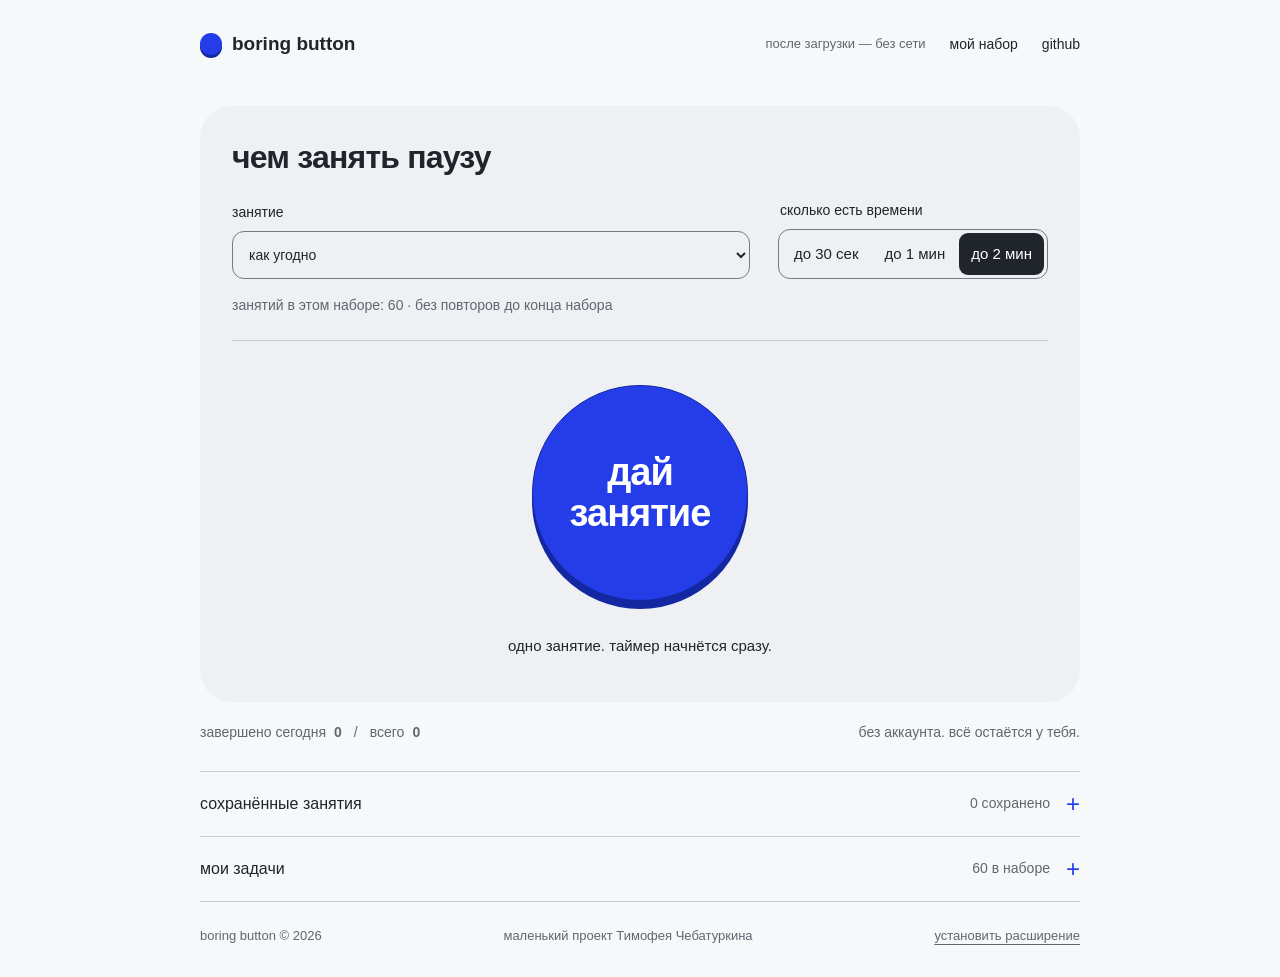
==== commit 2dec58af: "redesign boring button around a single workspace" ====
--- a/index.html
+++ b/index.html
@@ -4,46 +4,44 @@
   <meta charset="utf-8">
   <meta name="viewport" content="width=device-width, initial-scale=1">
   <meta name="description" content="когда рука тянется к ленте — нажми кнопку. короткие занятия для перерыва за компьютером: размяться, переключиться или поиграть.">
-  <meta name="theme-color" content="#f5e642">
+  <meta name="theme-color" content="#f7f8fa">
   <meta http-equiv="Content-Security-Policy" content="default-src 'self'; script-src 'self'; style-src 'self'; font-src 'self'; img-src 'self' data:; object-src 'none'; base-uri 'none'; form-action 'self'">
   <link rel="preload" href="assets/fonts/Literata-Variable.ttf" as="font" type="font/ttf" crossorigin>
   <link rel="preload" href="assets/fonts/IBM-Plex-Mono-Variable.woff2" as="font" type="font/woff2" crossorigin>
   <link rel="icon" href="assets/button.svg" type="image/svg+xml">
-  <title>boring button — нажми. отвлекись. вернись.</title>
+  <title>boring button — короткое занятие для перерыва</title>
   <link rel="stylesheet" href="styles.css">
 </head>
 <body>
   <a class="skip-link" href="#main">к содержанию</a>
   <div class="app-shell">
     <header class="topbar">
-      <a class="wordmark" translate="no" href="." aria-label="boring button — на главную"><span class="brand-dot" aria-hidden="true"></span>boring button<span class="brand-period" aria-hidden="true">↗</span></a>
+      <a class="wordmark" translate="no" href="." aria-label="boring button — на главную"><span class="brand-dot" aria-hidden="true"></span>boring button</a>
       <nav class="topnav" aria-label="навигация">
-        <span class="offline-label"><span aria-hidden="true">●</span> работает офлайн</span>
-        <a class="settings-link" href="#settings" aria-controls="settings">мои задачи <span aria-hidden="true">↗</span></a>
-        <a class="repo-link site-only" href="https://github.com/chebaturkin/boring-button" target="_blank" rel="noopener noreferrer">github <span aria-hidden="true">↗</span></a>
+        <span class="offline-label">после загрузки — без сети</span>
+        <a class="settings-link" href="#settings" aria-controls="settings">мой набор</a>
+        <a class="repo-link site-only" href="https://github.com/chebaturkin/boring-button" target="_blank" rel="noopener noreferrer">github</a>
       </nav>
     </header>
 
     <main id="main">
       <section class="workspace" aria-label="короткий перерыв">
-        <div class="intro-panel">
-          <p class="eyebrow"><span class="tiny-cross" aria-hidden="true">✳</span> маленькая пауза в большом интернете</p>
-          <h1>меньше <br>скролла. <br><em>больше жизни.</em></h1>
-          <p class="intro-copy">завис между делами? выбери короткое занятие,<br class="desktop-break"> отвлекись от экрана и возвращайся.</p>
+        <h1 id="start-title" class="start-title">чем занять паузу</h1>
+        <details id="next-picker" class="next-picker" open>
+          <summary id="next-choice">для следующего занятия</summary>
           <div class="break-picker" id="break-picker">
-            <fieldset class="mode-picker">
-              <legend>как хочется отвлечься?</legend>
-              <div class="mode-options">
-                <button type="button" class="mode-button" data-mode="all" aria-pressed="true"><span aria-hidden="true">✳</span> как угодно</button>
-                <button type="button" class="mode-button" data-mode="move" aria-pressed="false"><span aria-hidden="true">↗</span> размяться</button>
-                <button type="button" class="mode-button" data-mode="switch" aria-pressed="false"><span aria-hidden="true">◉</span> переключиться</button>
-                <button type="button" class="mode-button" data-mode="tidy" aria-pressed="false"><span aria-hidden="true">▦</span> порядок</button>
-                <button type="button" class="mode-button" data-mode="play" aria-pressed="false"><span aria-hidden="true">⚄</span> поиграть</button>
-                <button type="button" class="mode-button" data-mode="favorites" aria-pressed="false"><span aria-hidden="true">♡</span> избранное</button>
-              </div>
-            </fieldset>
+            <label class="mode-picker" for="mode-select">занятие
+              <select id="mode-select" name="mode">
+                <option value="all">как угодно</option>
+                <option value="move">размяться</option>
+                <option value="switch">переключиться</option>
+                <option value="tidy">навести порядок</option>
+                <option value="play">поиграть</option>
+                <option value="favorites">из сохранённых</option>
+              </select>
+            </label>
             <fieldset class="duration-picker">
-              <legend>сколько есть времени?</legend>
+              <legend>сколько есть времени</legend>
               <div class="duration-options">
                 <button type="button" data-duration="30" aria-pressed="false">до 30 сек</button>
                 <button type="button" data-duration="60" aria-pressed="false">до 1 мин</button>
@@ -53,37 +51,31 @@
             <p class="pool-note" id="pool-note" role="status" aria-live="polite"></p>
             <button id="pool-recovery" class="text-button" type="button" hidden>посмотреть скрытые занятия</button>
           </div>
-          <div class="intro-footer"><span>для перерыва за компьютером</span><span aria-hidden="true">↘</span></div>
-        </div>
+        </details>
 
         <div class="play-panel" id="play-panel">
-          <div class="panel-label"><span id="stage-label">01 / нажми кнопку</span><span aria-hidden="true">↙</span></div>
           <div class="task-stage" id="task-paper">
             <div class="empty-task" id="empty-task">
               <div class="button-orbit">
-                <svg class="orbit-text" viewBox="0 0 360 360" aria-hidden="true"><defs><path id="orbit-path" d="M180,180 m-160,0 a160,160 0 1,1 320,0 a160,160 0 1,1 -320,0"/></defs><text><textPath href="#orbit-path">нажми · отвлекись · вернись · нажми · отвлекись · вернись · </textPath></text></svg>
-                <button id="start-button" class="primary-button" type="button"><span class="button-face"><span class="button-star" aria-hidden="true">✳</span><span class="button-label">дай<br>занятие</span><span class="button-arrow" aria-hidden="true">↗</span></span></button>
+                <button id="start-button" class="primary-button" type="button"><span class="button-face"><span class="button-label">дай<br>занятие</span></span></button>
               </div>
-              <p class="button-hint"><kbd>enter</kbd> или просто нажми</p>
+              <p class="button-hint">одно занятие. таймер начнётся сразу.</p>
             </div>
             <div class="active-task" id="active-task" hidden>
               <div class="task-heading-row"><p id="task-context" class="task-meta"></p><button id="favorite-button" class="favorite-button" type="button" aria-pressed="false" aria-label="сохранить в избранное"><span aria-hidden="true">♡</span></button></div>
-              <div id="task-copy"><h2 id="task-title" tabindex="-1" aria-describedby="task-context task-help"></h2>
+              <div id="task-copy"><h1 id="task-title" tabindex="-1" aria-describedby="task-context task-help"></h1>
               <p id="task-prompt" class="task-prompt"></p></div>
-              <button id="hide-task-button" class="text-button task-hide" type="button">не предлагать это занятие</button>
             </div>
             <div class="completion-task" id="completion-task" hidden>
-              <div class="completion-mark" aria-hidden="true">✳</div>
-              <p class="task-meta">пауза состоялась</p>
-              <h2 id="completion-title" tabindex="-1">можно дальше.</h2>
-              <p class="task-prompt">маленькое дело сделано.<br>возвращайся, когда захочется отвлечься.</p>
-              <button id="return-button" class="action-button action-done" type="button">вернуться к началу <span aria-hidden="true">↗</span></button>
+              <h1 id="completion-title" tabindex="-1">пауза закончилась</h1>
+              <p class="task-prompt">можно вернуться к своим делам.</p>
+              <button id="return-button" class="text-button" type="button">к кнопке</button>
               <button id="completion-another" class="text-button" type="button">ещё одно занятие</button>
             </div>
           </div>
 
           <p id="task-feedback" class="task-feedback" role="status" aria-live="polite" hidden></p>
-          <div class="timer-unit" aria-label="таймер занятия">
+          <div class="timer-unit" aria-label="таймер занятия" hidden>
             <div class="timer-dial">
               <svg class="dial-face" viewBox="0 0 200 200" aria-hidden="true">
                 <circle class="dial-paper" cx="100" cy="100" r="97"/>
@@ -94,25 +86,23 @@
               <div class="dial-readout"><span id="timer" class="timer" role="timer" aria-live="off" aria-label="2:00 осталось">2:00</span><span id="timer-caption" class="timer-caption">до двух минут</span></div>
             </div>
             <div class="timer-side"><p id="timer-note" class="timer-note">короткая пауза.<br>и дальше по своим делам.</p><div class="timer-controls" id="timer-controls" hidden><button id="timer-toggle" class="timer-control" type="button" aria-pressed="false">пауза</button><button id="timer-reset" class="timer-control" type="button">заново</button></div></div>
-            <span class="timer-sticker" aria-hidden="true">отдохни<br>чуть-чуть</span>
           </div>
           <div class="task-actions" id="task-actions" hidden>
             <button id="done-button" class="action-button action-done" type="button">сделано <span aria-hidden="true">✓</span></button>
-            <button id="skip-button" class="action-button" type="button">пропустить</button>
-            <button id="another-button" class="action-button action-another" type="button" aria-label="ещё одно занятие">другое <span aria-hidden="true">↻</span></button>
+            <button id="skip-button" class="action-button" type="button">закончить паузу</button>
+            <button id="another-button" class="action-button action-another" type="button" aria-label="ещё одно занятие">другое</button>
           </div>
+          <button id="hide-task-button" class="text-button task-hide" type="button" hidden>больше не предлагать</button>
           <p class="sr-only" id="task-help">d — сделано · s — пропустить · n — другое занятие. таймер можно поставить на паузу.</p>
-          <div class="panel-bottom"><span>никаких великих свершений</span><span aria-hidden="true">☺</span></div>
         </div>
       </section>
 
-      <div class="under-workspace"><p class="quiet-stat" aria-label="локальная статистика"><span class="stat-dot" aria-hidden="true"></span> пауз сегодня <strong id="today-count">0</strong><span class="stat-divider" aria-hidden="true">/</span> всего <strong id="completed-count">0</strong></p><p class="privacy-note">без аккаунта. всё остаётся у тебя.</p></div>
+      <div class="under-workspace"><p class="quiet-stat" aria-label="локальная статистика">завершено сегодня <strong id="today-count">0</strong><span class="stat-divider" aria-hidden="true">/</span> всего <strong id="completed-count">0</strong></p><p class="privacy-note">без аккаунта. всё остаётся у тебя.</p></div>
 
-      <section class="about-strip" aria-label="как это работает"><div><span class="step-number">01</span><p>когда рука<br>тянется к ленте</p></div><span class="step-arrow" aria-hidden="true">→</span><div><span class="step-number">02</span><p>одно маленькое дело<br>на пару минут</p></div><span class="step-arrow" aria-hidden="true">→</span><div><span class="step-number">03</span><p>и обратно<br>к своему дню</p></div><span class="strip-spark" aria-hidden="true">✳</span></section>
 
       <details class="favorites-library" id="favorites-library">
-        <summary><span>любимые занятия</span><span class="summary-count"><strong id="favorite-count">0</strong> сохранено</span></summary>
-        <div class="library-body"><p id="favorites-empty" class="custom-empty">нажми ♡ на карточке занятия — оно появится здесь.</p><p id="favorites-note" class="custom-empty" hidden>здесь можно начать любое сохранённое занятие. фильтр времени действует на случайный выбор кнопкой.</p><ul id="favorite-list" class="favorite-list"></ul></div>
+        <summary><span>сохранённые занятия</span><span class="summary-count"><strong id="favorite-count">0</strong> сохранено</span></summary>
+        <div class="library-body"><p id="favorites-empty" class="custom-empty">нажми ♡ у занятия — оно появится здесь.</p><p id="favorites-note" class="custom-empty" hidden>здесь можно начать любое сохранённое занятие. фильтр времени действует на случайный выбор кнопкой.</p><ul id="favorite-list" class="favorite-list"></ul></div>
       </details>
       <details class="settings" id="settings">
         <summary><span>мои задачи</span><span class="summary-count"><strong id="task-count">0</strong> в наборе</span></summary>
@@ -121,7 +111,7 @@
             <p class="settings-intro">добавь занятие, которое хочется сделать.</p>
             <form id="custom-form" class="custom-form" autocomplete="off">
               <label>название<input name="title" type="text" maxlength="80" required placeholder="например, полить цветок"></label>
-              <label>что сделать<input name="prompt" type="text" maxlength="240" required placeholder="проверь землю и полей, если она сухая"></label>
+              <label>что сделать<textarea name="prompt" rows="3" maxlength="240" required placeholder="проверь землю и полей, если она сухая"></textarea></label>
               <div class="form-row"><label>время<select name="duration"><option value="10">10 секунд</option><option value="30">30 секунд</option><option value="60" selected>1 минута</option><option value="120">2 минуты</option></select></label><label>раздел<select name="category"><option value="своё">своё</option><option value="движение">движение</option><option value="внимание">внимание</option><option value="порядок">порядок</option><option value="наблюдение">наблюдение</option><option value="мини-игра">мини-игра</option></select></label></div>
               <button id="custom-submit" class="secondary-button" type="submit">добавить задачу</button><button id="cancel-edit-button" class="text-button" type="button" hidden>отмена</button>
             </form>
@@ -135,7 +125,7 @@
         </details>
       </details>
     </main>
-    <footer class="footer"><span>boring button © 2026</span><span>маленький проект Тимофея Чебатуркина</span><a class="site-only" href="https://github.com/chebaturkin/boring-button#расширение" target="_blank" rel="noopener noreferrer">установить расширение ↗</a></footer>
+    <footer class="footer"><span>boring button © 2026</span><span>маленький проект Тимофея Чебатуркина</span><a class="site-only" href="https://github.com/chebaturkin/boring-button#расширение" target="_blank" rel="noopener noreferrer">установить расширение</a></footer>
   </div>
   <div id="live-region" class="sr-only" role="status" aria-live="polite"></div>
   <script src="core.js"></script><script src="tasks.js"></script><script src="app.js"></script>
--- a/styles.css
+++ b/styles.css
@@ -1,2019 +1,1199 @@
 @font-face {
-  font-family: "Literata";
-  src: url("assets/fonts/Literata-Variable.ttf") format("truetype");
-  font-style: normal;
-  font-weight: 200 900;
-  font-display: swap
+  font-family:"Literata";
+  src:url("assets/fonts/Literata-Variable.ttf") format("truetype");
+  font-style:normal;
+  font-weight:200 900;
+  font-display:swap;
 }
 
 @font-face {
-  font-family: "IBM Plex Mono";
-  src: url("assets/fonts/IBM-Plex-Mono-Variable.woff2") format("woff2");
-  font-style: normal;
-  font-weight: 100 700;
-  font-display: swap
+  font-family:"IBM Plex Mono";
+  src:url("assets/fonts/IBM-Plex-Mono-Variable.woff2") format("woff2");
+  font-style:normal;
+  font-weight:100 700;
+  font-display:swap;
 }
 
 :root {
-  --yellow: #f5e642;
-  --blue: #243de8;
-  --blue-dark: #1427a2;
-  --ink: #20231c;
-  --paper: #f9f8f1;
-  --muted: #626459;
-  --line: #c8c9b9;
-  --mono: "IBM Plex Mono",monospace;
-  --serif: "Literata",Georgia,serif;
-  --sans: "Trebuchet MS",sans-serif
+  --surface:#eef0f3;
+  --blue:#243de8;
+  --blue-dark:#1427a2;
+  --ink:#20242b;
+  --paper:#f7f8fa;
+  --muted:#606770;
+  --line:#c9ced5;
+  --control:#727a86;
+  --mono:"IBM Plex Mono",monospace;
+  --serif:"Literata",Georgia,serif;
+  --sans:"Trebuchet MS",sans-serif;
+  --motion-press:110ms;
+  --motion-hover:180ms;
+  --motion-panel:180ms;
+  --motion-episode:280ms;
+  --ease-settle:cubic-bezier(.2,.75,.25,1);
 }
 
 * {
-  box-sizing: border-box
+  box-sizing:border-box;
 }
 
 [hidden] {
-  display: none!important
+  display:none!important;
 }
 
 html {
-  min-width: 320px;
-  background: var(--paper);
-  color-scheme: light;
-  scroll-behavior: smooth
+  min-width:320px;
+  background:var(--paper);
+  color-scheme:light;
+  scroll-behavior:smooth;
 }
 
 body {
-  margin: 0;
-  color: var(--ink);
-  font-family: var(--sans)
-}
-
-button,input,select {
-  font: inherit
+  margin:0;
+  color:var(--ink);
+  font:16px/1.5 var(--sans);
+}
+
+button,input,textarea,select {
+  font:inherit;
+  color:inherit;
 }
 
 button,a {
-  touch-action: manipulation
+  touch-action:manipulation;
 }
 
 button {
-  cursor: pointer
+  cursor:pointer;
 }
 
 a {
-  color: inherit
+  color:inherit;
+  text-underline-offset:4px;
 }
 
 button:disabled {
-  cursor: default;
-  opacity: .45
-}
-
-button:focus-visible,input:focus-visible,select:focus-visible,summary:focus-visible,a:focus-visible,[tabindex]:focus-visible {
-  outline: 3px solid var(--blue);
-  outline-offset: 5px
+  cursor:default;
+  opacity:.45;
+}
+
+button:focus-visible,input:focus-visible,textarea:focus-visible,select:focus-visible,summary:focus-visible,a:focus-visible,[tabindex]:focus-visible {
+  outline:3px solid var(--blue);
+  outline-offset:4px;
 }
 
 ::selection {
-  background: var(--blue);
-  color: white
+  background:var(--blue);
+  color:white;
 }
 
 .skip-link {
-  position: fixed;
-  z-index: 20;
-  left: 1rem;
-  top: -5rem;
-  padding: 14px;
-  background: var(--ink);
-  color: white
+  position:fixed;
+  z-index:20;
+  left:16px;
+  top:-80px;
+  padding:14px;
+  background:var(--ink);
+  color:white;
 }
 
 .skip-link:focus {
-  top: 1rem
+  top:16px;
+}
+
+.sr-only {
+  position:absolute;
+  width:1px;
+  height:1px;
+  padding:0;
+  margin:-1px;
+  overflow:hidden;
+  clip:rect(0,0,0,0);
+  white-space:nowrap;
+  border:0;
 }
 
 .app-shell {
-  max-width: 1400px;
-  margin: auto;
-  padding: 0 52px
+  max-width:960px;
+  margin:auto;
+  padding:0 40px;
 }
 
 .topbar {
-  display: flex;
-  align-items: center;
-  justify-content: space-between;
-  gap: 20px;
-  min-height: 108px;
-  border-bottom: 1px solid var(--line)
+  display:flex;
+  align-items:center;
+  justify-content:space-between;
+  gap:20px;
+  min-height:88px;
 }
 
 .wordmark {
-  display: inline-flex;
-  align-items: center;
-  gap: 12px;
-  text-decoration: none;
-  font: 600 19px/1.2 var(--mono);
-  letter-spacing: -1px;
-  white-space: nowrap
+  display:inline-flex;
+  align-items:center;
+  gap:10px;
+  min-height:44px;
+  text-decoration:none;
+  font-size:19px;
+  font-weight:700;
+  white-space:nowrap;
 }
 
 .brand-dot {
-  width: 25px;
-  height: 25px;
-  border: 1px solid var(--blue-dark);
-  border-radius: 50%;
-  background: var(--blue);
-  box-shadow: 0 3px 0 var(--blue-dark)
-}
-
-.brand-period {
-  align-self: flex-start;
-  font: 400 10px/1 var(--mono);
-  margin-top: 2px
+  width:22px;
+  height:22px;
+  flex:none;
+  border-radius:50%;
+  background:var(--blue);
+  box-shadow:0 3px var(--blue-dark);
 }
 
 .topnav {
-  display: flex;
-  align-items: center;
-  gap: 30px;
-  font: 400 11px/1.4 var(--mono)
+  display:flex;
+  align-items:center;
+  gap:24px;
+  font-size:14px;
 }
 
 .topnav a {
-  text-decoration: none;
-  padding: 12px 0;
-  white-space: nowrap
+  display:flex;
+  align-items:center;
+  min-height:44px;
+  text-decoration:none;
 }
 
 .offline-label {
-  color: var(--muted);
-  white-space: nowrap
-}
-
-.offline-label span {
-  color: var(--blue);
-  font-size: 8px;
-  margin-right: 5px
+  color:var(--muted);
+  font-size:13px;
 }
 
 main {
-  padding-top: 32px
+  padding-top:18px;
 }
 
 .workspace {
-  display: grid;
-  grid-template-columns: 1.05fr 1fr;
-  border: 1px solid var(--ink);
-  border-radius: 4px;
-  overflow: hidden;
-  min-height: 652px
-}
-
-.intro-panel {
-  display: flex;
-  flex-direction: column;
-  padding: 32px 38px 22px;
-  background: var(--yellow)
-}
-
-.eyebrow {
-  display: flex;
-  align-items: center;
-  gap: 9px;
-  margin: 0 0 27px;
-  font: 400 10px/1.5 var(--mono);
-  letter-spacing: -.15px
-}
-
-.tiny-cross {
-  font-size: 22px;
-  line-height: 1
-}
-
-h1 {
-  margin: 0;
-  font: 700 clamp(50px,5.8vw,80px)/.98 var(--sans);
-  letter-spacing: -4.5px
-}
-
-h1 em {
-  display: block;
-  margin-top: 11px;
-  font: 400 clamp(36px,3.8vw,53px)/1.24 var(--serif);
-  letter-spacing: -2.5px;
-  white-space: nowrap
-}
-
-.intro-copy {
-  margin: 22px 0 24px;
-  font-size: 15px;
-  line-height: 1.65
+  background:var(--surface);
+  border-radius:32px;
+  padding:32px;
+  min-width:0;
+}
+
+.start-title {
+  margin:0 0 24px;
+  font-size:32px;
+  line-height:1.2;
+  letter-spacing:-.8px;
+}
+
+.next-picker>summary {
+  font-size:14px;
+  padding:0 0 16px;
+  min-height:44px;
+  justify-content:flex-start;
+  gap:12px;
+}
+
+.next-picker>summary::after {
+  margin-left:auto;
+}
+
+body[data-scene="idle"] .next-picker>summary {
+  display:none;
 }
 
 .break-picker {
-  margin-top: auto
+  display:grid;
+  grid-template-columns:minmax(210px,1fr) auto;
+  align-items:end;
+  gap:16px 28px;
+  padding-bottom:24px;
+  border-bottom:1px solid var(--line);
+}
+
+.mode-picker {
+  display:grid;
+  gap:8px;
+  font-size:14px;
+}
+
+.mode-picker select {
+  width:100%;
+  min-height:48px;
+  border:1px solid var(--control);
+  border-radius:12px;
+  background:transparent;
+  padding:10px 12px;
 }
 
 fieldset {
-  min-width: 0;
-  margin: 0;
-  padding: 0;
-  border: 0
+  min-width:0;
+  margin:0;
+  padding:0;
+  border:0;
 }
 
 legend {
-  margin-bottom: 10px;
-  font: 400 10px/1.5 var(--mono)
-}
-
-.mode-options {
-  display: flex;
-  flex-wrap: wrap;
-  gap: 8px
-}
-
-.mode-button {
-  display: inline-flex;
-  align-items: center;
-  gap: 8px;
-  min-height: 38px;
-  padding: 7px 12px;
-  border: 1px solid #a6a132;
-  border-radius: 22px;
-  color: var(--ink);
-  background: transparent;
-  font: 400 11px/1.3 var(--mono);
-  transition: background-color var(--motion-hover),color var(--motion-hover),border-color var(--motion-hover)
-}
-
-.mode-button span {
-  font-size: 17px;
-  line-height: 1
-}
-
-.mode-button[aria-pressed="true"] {
-  border-color: var(--ink);
-  background: var(--ink);
-  color: var(--yellow)
-}
-
-.duration-picker {
-  display: flex;
-  align-items: center;
-  gap: 16px;
-  margin-top: 23px
-}
-
-.duration-picker legend {
-  float: left;
-  margin: 0
+  margin-bottom:8px;
+  font-size:14px;
 }
 
 .duration-options {
-  display: flex;
-  border: 1px solid #a6a132;
-  border-radius: 5px;
-  padding: 3px;
-  gap: 2px
+  position:relative;
+  display:flex;
+  gap:2px;
+  border:1px solid var(--control);
+  border-radius:12px;
+  padding:3px;
+}
+
+.duration-options::before {
+  content:"";
+  position:absolute;
+  top:3px;
+  bottom:3px;
+  left:0;
+  width:var(--selection-width,0px);
+  transform:translateX(var(--selection-x,0px));
+  border-radius:9px;
+  background:var(--ink);
+  pointer-events:none;
+  transition:transform var(--motion-hover) var(--ease-settle),width var(--motion-hover) var(--ease-settle);
 }
 
 .duration-options button {
-  min-height: 32px;
-  padding: 5px 9px;
-  border: 0;
-  border-radius: 2px;
-  background: transparent;
-  color: var(--ink);
-  white-space: nowrap;
-  font: 400 10px/1.3 var(--mono)
+  position:relative;
+  flex:1;
+  min-height:42px;
+  white-space:nowrap;
+  padding:8px 12px;
+  border:0;
+  border-radius:9px;
+  background:transparent;
+  font-size:15px;
+  transition:color var(--motion-hover),background-color var(--motion-hover);
 }
 
 .duration-options button[aria-pressed="true"] {
-  background: var(--ink);
-  color: var(--yellow)
+  background:var(--ink);
+  color:white;
+}
+
+.duration-options.has-selection button[aria-pressed="true"] {
+  background:transparent;
 }
 
 .pool-note {
-  min-height: 16px;
-  margin: 12px 0 0;
-  color: #575520;
-  font: 400 10px/1.5 var(--mono)
+  grid-column:1/-1;
+  margin:0;
+  color:var(--muted);
+  font-size:14px;
+  line-height:1.5;
 }
 
 .pool-note.is-empty {
-  color: var(--ink);
-  font-weight: 500
-}
-
-.intro-footer {
-  display: flex;
-  justify-content: space-between;
-  align-items: center;
-  gap: 16px;
-  border-top: 1px solid #b9b03c;
-  margin-top: 23px;
-  padding-top: 17px;
-  font: 400 10px/1.5 var(--mono)
-}
-
-.intro-footer>span:last-child {
-  font-size: 27px;
-  line-height: 1
+  color:var(--ink);
+}
+
+#pool-recovery {
+  grid-column:1/-1;
+  justify-self:start;
+}
+
+.next-picker[open] {
+  margin-bottom:24px;
 }
 
 .play-panel {
-  position: relative;
-  display: flex;
-  flex-direction: column;
-  min-width: 0;
-  padding: 27px 32px 17px;
-  background: #eeeee4;
-  background-image: radial-gradient(#d5d5c9 .65px,transparent .65px);
-  background-size: 7px 7px;
-  border-left: 1px solid var(--ink)
-}
-
-.panel-label {
-  display: flex;
-  justify-content: space-between;
-  align-items: center;
-  font: 400 10px/1.5 var(--mono)
-}
-
-.panel-label>span:last-child {
-  font-size: 24px
+  min-width:0;
 }
 
 .task-stage {
-  display: flex;
-  flex: 1;
-  align-items: center;
-  justify-content: center;
-  min-width: 0;
-  min-height: 375px;
-  padding: 18px 0
+  min-width:0;
 }
 
 .empty-task {
-  width: 100%;
-  text-align: center
+  display:grid;
+  justify-items:center;
+  gap:26px;
+  padding:20px 0 12px;
+  text-align:center;
 }
 
 .button-orbit {
-  position: relative;
-  width: min(100%,354px);
-  aspect-ratio: 1;
-  margin: 0 auto
-}
-
-.orbit-text {
-  position: absolute;
-  inset: 0;
-  width: 100%;
-  height: 100%;
-  overflow: visible;
-  pointer-events: none;
-  transition: transform var(--motion-episode) var(--ease-settle)
-}
-
-.orbit-text text {
-  fill: var(--muted);
-  font: 400 11.6px var(--mono);
-  letter-spacing: 1.25px
+  position:relative;
+  width:216px;
+  height:224px;
 }
 
 .primary-button {
-  position: absolute;
-  inset: 13%;
-  border: 0;
-  border-radius: 50%;
-  padding: 0;
-  background: transparent;
-  color: var(--paper)
+  position:absolute;
+  inset:0 0 8px;
+  border:0;
+  border-radius:50%;
+  padding:0;
+  background:transparent;
+  color:white;
 }
 
 .button-face {
-  position: absolute;
-  inset: 0;
-  display: flex;
-  flex-direction: column;
-  align-items: center;
-  justify-content: center;
-  gap: 10px;
-  border: 1px solid var(--blue-dark);
-  border-radius: inherit;
-  background: var(--blue);
-  box-shadow: 0 12px 0 var(--blue-dark),0 19px 0 1px #cdcec1,0 25px 25px #292e3020;
-  transform: rotate(-9deg);
-  pointer-events: none;
-  transition: transform var(--motion-press) var(--ease-settle),box-shadow var(--motion-press) var(--ease-settle),background-color var(--motion-hover)
-}
-
-.button-star {
-  font: 400 43px/1 var(--sans)
+  position:absolute;
+  inset:0;
+  display:flex;
+  align-items:center;
+  justify-content:center;
+  border:1px solid var(--blue-dark);
+  border-radius:inherit;
+  background:var(--blue);
+  box-shadow:0 8px var(--blue-dark);
+  pointer-events:none;
+  transition:transform var(--motion-press) var(--ease-settle),box-shadow var(--motion-press) var(--ease-settle),background-color var(--motion-hover);
 }
 
 .button-label {
-  font: 700 37px/1.04 var(--sans);
-  letter-spacing: -1.3px
-}
-
-.button-arrow {
-  position: absolute;
-  right: 35px;
-  bottom: 45px;
-  font-size: 29px
+  font-size:38px;
+  font-weight:700;
+  line-height:1.1;
+  letter-spacing:-1px;
+}
+
+.primary-button:active:enabled .button-face {
+  transform:translateY(5px);
+  box-shadow:0 3px var(--blue-dark);
 }
 
 .button-hint {
-  margin: 9px 0 0;
-  font: 400 10px/1.5 var(--mono);
-  color: var(--muted)
-}
-
-kbd {
-  padding: 2px 6px;
-  border: 1px solid var(--line);
-  border-bottom-width: 2px;
-  border-radius: 3px;
-  font: inherit;
-  background: var(--paper)
-}
-
-.active-task,.completion-task {
-  width: 100%
+  margin:0;
+  font-size:15px;
 }
 
 .task-heading-row {
-  display: flex;
-  align-items: center;
-  justify-content: space-between;
-  gap: 12px;
-  margin-bottom: 23px
+  display:flex;
+  align-items:center;
+  justify-content:space-between;
+  gap:16px;
+  margin:0 0 20px;
 }
 
 .task-meta {
-  margin: 0;
-  color: var(--blue);
-  font: 500 11px/1.5 var(--mono)
+  margin:0;
+  font-size:14px;
+  color:var(--muted);
 }
 
 .favorite-button {
-  display: grid;
-  place-items: center;
-  flex: none;
-  width: 44px;
-  height: 44px;
-  padding: 0;
-  border: 1px solid var(--line);
-  border-radius: 50%;
-  color: var(--blue);
-  background: var(--paper);
-  font-size: 27px;
-  transition: background-color var(--motion-hover),border-color var(--motion-hover)
+  display:grid;
+  place-items:center;
+  flex:none;
+  width:48px;
+  height:48px;
+  padding:0;
+  border:0;
+  border-radius:12px;
+  background:transparent;
+  color:var(--blue);
+  font-size:30px;
 }
 
 .favorite-button[aria-pressed="true"] {
-  background: var(--yellow);
-  border-color: var(--ink)
-}
-
-.active-task h2,.completion-task h2 {
-  margin: 0;
-  font: 700 clamp(32px,3.7vw,52px)/1.08 var(--sans);
-  letter-spacing: -2px;
-  overflow-wrap: anywhere;
-  text-wrap: balance
+  background:#e3e7ff;
+}
+
+.active-task h1,.completion-task h1 {
+  margin:0 0 22px;
+  font-size:36px;
+  line-height:1.17;
+  letter-spacing:-.7px;
+  overflow-wrap:anywhere;
+  text-wrap:balance;
+  scroll-margin-top:24px;
 }
 
 .task-prompt {
-  margin: 20px 0 0;
-  font: 400 19px/1.65 var(--serif);
-  overflow-wrap: anywhere;
-  text-wrap: pretty
+  max-width:52ch;
+  margin:0;
+  font:400 24px/1.55 var(--serif);
+  overflow-wrap:anywhere;
+  text-wrap:pretty;
 }
 
 .timer-unit {
-  display: flex;
-  align-items: center;
-  gap: 18px;
-  padding: 14px 0;
-  border-top: 1px solid var(--line)
+  display:flex;
+  align-items:center;
+  gap:22px;
+  margin:32px 0 24px;
 }
 
 .timer-dial {
-  position: relative;
-  width: 103px;
-  aspect-ratio: 1;
-  flex: none
+  position:relative;
+  width:100px;
+  aspect-ratio:1;
+  flex:none;
 }
 
 .dial-face {
-  width: 100%;
-  height: 100%;
-  overflow: visible
+  width:100%;
+  height:100%;
+  overflow:visible;
+  transform-origin:center;
 }
 
 .dial-paper {
-  fill: var(--paper);
-  stroke: var(--line);
-  stroke-width: 1
+  fill:var(--paper);
+  stroke:var(--line);
+  stroke-width:1;
 }
 
 .dial-ticks {
-  fill: none;
-  stroke: var(--ink);
-  stroke-width: 2
+  fill:none;
+  stroke:var(--ink);
+  stroke-width:2;
 }
 
 .dial-track {
-  fill: none;
-  stroke: #dfdfd3;
-  stroke-width: 5
+  fill:none;
+  stroke:#dde2e8;
+  stroke-width:5;
 }
 
 .dial-progress {
-  fill: none;
-  stroke: var(--blue);
-  stroke-width: 6;
-  stroke-linecap: round;
-  stroke-dasharray: 100;
-  stroke-dashoffset: 100;
-  transform: rotate(-90deg);
-  transform-origin: center;
-  transition: stroke-dashoffset var(--motion-panel) linear,stroke var(--motion-hover)
+  fill:none;
+  stroke:var(--blue);
+  stroke-width:6;
+  stroke-linecap:round;
+  stroke-dasharray:100;
+  stroke-dashoffset:100;
+  transform:rotate(-90deg);
+  transform-origin:center;
+  transition:stroke-dashoffset var(--motion-panel) linear;
 }
 
 .dial-readout {
-  position: absolute;
-  inset: 0;
-  display: flex;
-  flex-direction: column;
-  align-items: center;
-  justify-content: center;
-  gap: 5px
+  position:absolute;
+  inset:0;
+  display:grid;
+  align-content:center;
+  justify-items:center;
+  gap:6px;
 }
 
 .timer {
-  font: 500 23px/1 var(--mono);
-  letter-spacing: -1.8px;
-  font-variant-numeric: tabular-nums
+  font:500 26px/1 var(--mono);
+  font-variant-numeric:tabular-nums;
+  letter-spacing:-1px;
 }
 
 .timer-caption {
-  font: 400 7px/1.3 var(--mono);
-  color: var(--muted)
+  font-size:12px;
+  color:var(--muted);
 }
 
 .timer-side {
-  min-width: 0;
-  flex: 1
+  min-width:0;
 }
 
 .timer-note {
-  margin: 0;
-  font: 400 12px/1.5 var(--mono)
+  margin:0;
+  color:var(--muted);
+  font-size:14px;
+  min-height:3em;
 }
 
 .timer-controls {
-  display: flex;
-  gap: 8px;
-  margin-top: 7px
+  display:flex;
+  flex-wrap:wrap;
+  gap:16px;
+}
+
+.timer-control,.text-button {
+  min-height:44px;
+  border:0;
+  padding:8px 2px;
+  background:transparent;
+  text-decoration:underline;
+  text-underline-offset:4px;
+  font-size:15px;
 }
 
 .timer-control {
-  min-height: 36px;
-  padding: 5px 8px;
-  border: 1px solid var(--line);
-  border-radius: 4px;
-  background: var(--paper);
-  color: var(--ink);
-  font: 400 10px/1.2 var(--mono)
-}
-
-.timer-sticker {
-  display: grid;
-  place-content: center;
-  width: 82px;
-  height: 82px;
-  flex: none;
-  background: var(--yellow);
-  color: var(--ink);
-  border: 1px solid var(--ink);
-  border-radius: 50%;
-  text-align: center;
-  font: 400 11px/1.3 var(--serif);
-  transform: rotate(13deg)
+  white-space:nowrap;
+}
+
+#timer-toggle {
+  min-width:112px;
+  text-align:left;
+}
+
+.timer-control[aria-pressed="true"] {
+  font-weight:700;
+}
+
+.timer-unit[data-state="paused"] .dial-progress {
+  stroke:var(--muted);
 }
 
 .timer-ended {
-  color: var(--blue)
+  color:var(--blue);
 }
 
 .task-actions {
-  display: flex;
-  align-items: center;
-  gap: 8px;
-  padding: 12px 0 8px
+  display:flex;
+  flex-wrap:wrap;
+  align-items:center;
+  gap:12px 20px;
 }
 
 .action-button {
-  display: inline-flex;
-  align-items: center;
-  justify-content: center;
-  gap: 13px;
-  min-height: 44px;
-  padding: 10px 13px;
-  border: 1px solid var(--line);
-  border-radius: 4px;
-  background: var(--paper);
-  color: var(--ink);
-  font: 400 11px/1.3 var(--mono);
-  transition: background-color var(--motion-hover),border-color var(--motion-hover),color var(--motion-hover),box-shadow var(--motion-press)
+  display:inline-flex;
+  align-items:center;
+  justify-content:center;
+  gap:10px;
+  min-height:48px;
+  padding:10px 18px;
+  border:1px solid var(--control);
+  border-radius:12px;
+  background:transparent;
+  font-size:16px;
 }
 
 .action-done {
-  background: var(--blue);
-  border-color: var(--blue);
-  color: white;
-  flex: 1
-}
-
-.action-another span {
-  font-size: 20px;
-  line-height: 1
-}
-
-.panel-bottom {
-  display: flex;
-  justify-content: space-between;
-  align-items: center;
-  margin-top: 8px;
-  padding-top: 12px;
-  border-top: 1px solid var(--line);
-  color: var(--muted);
-  font: 400 9px/1.5 var(--mono)
-}
-
-.panel-bottom>span:last-child {
-  font-size: 23px;
-  line-height: 1
+  background:var(--blue);
+  color:white;
+  border-color:var(--blue);
+  border-radius:16px;
+  font-weight:700;
+  min-width:140px;
+}
+
+.task-actions>.action-button:not(.action-done) {
+  border:0;
+  padding:8px 2px;
+  text-decoration:underline;
+  text-underline-offset:4px;
+}
+
+.task-actions>#skip-button {
+  order:3;
+}
+
+.task-hide {
+  display:block;
+  margin-top:12px;
+  color:var(--muted);
+  font-size:14px;
+}
+
+.task-feedback {
+  margin:0 0 16px;
+  font-size:14px;
+  overflow-wrap:anywhere;
 }
 
 .completion-task {
-  text-align: center
-}
-
-.completion-mark {
-  font-size: 91px;
-  color: var(--blue);
-  margin-bottom: 22px;
-  line-height: 1
-}
-
-.completion-task .task-meta {
-  margin-bottom: 13px
+  display:grid;
+  place-content:center;
+  text-align:center;
+  min-height:320px;
 }
 
 .completion-task .task-prompt {
-  font-size: 16px
-}
-
-.completion-task .action-button {
-  margin-top: 25px
+  font:16px/1.5 var(--sans);
+  margin-bottom:24px;
 }
 
 .completion-task .text-button {
-  display: block;
-  margin: 6px auto 0
-}
-
-.play-panel.is-complete .timer-unit {
-  display: none
+  justify-self:center;
 }
 
 .under-workspace {
-  display: flex;
-  align-items: center;
-  justify-content: space-between;
-  gap: 20px;
-  padding: 18px 0 25px;
-  font: 400 10px/1.5 var(--mono)
+  display:flex;
+  justify-content:space-between;
+  gap:20px;
+  padding:20px 0 28px;
+  color:var(--muted);
+  font-size:14px;
 }
 
 .quiet-stat {
-  display: flex;
-  align-items: center;
-  gap: 8px;
-  margin: 0
-}
-
-.quiet-stat strong {
-  font-weight: 500
-}
-
-.stat-dot {
-  width: 6px;
-  height: 6px;
-  border-radius: 50%;
-  background: var(--blue);
-  margin-right: 3px
+  display:flex;
+  flex-wrap:wrap;
+  gap:8px;
+  margin:0;
 }
 
 .stat-divider {
-  color: #77796d;
-  margin: 0 4px
+  margin:0 4px;
 }
 
 .privacy-note {
-  margin: 0;
-  color: var(--muted)
-}
-
-.about-strip {
-  display: flex;
-  align-items: center;
-  justify-content: space-between;
-  gap: 18px;
-  padding: 24px 28px;
-  margin: 7px 0 32px;
-  border: 1px solid var(--line);
-  border-radius: 4px
-}
-
-.about-strip>div {
-  display: flex;
-  align-items: center;
-  gap: 15px
-}
-
-.step-number {
-  align-self: flex-start;
-  margin-top: 3px;
-  color: var(--blue);
-  font: 400 10px/1.5 var(--mono)
-}
-
-.about-strip p {
-  margin: 0;
-  font-size: 14px;
-  line-height: 1.5
-}
-
-.step-arrow {
-  color: #909284;
-  font-size: 22px
-}
-
-.strip-spark {
-  color: var(--blue);
-  font-size: 48px;
-  line-height: 1;
-  transform: rotate(10deg)
-}
-
-.settings,.favorites-library {
-  border-top: 1px solid var(--line)
+  margin:0;
+}
+
+.settings,.favorites-library,.hidden-library {
+  border-top:1px solid var(--line);
 }
 
 summary {
-  display: flex;
-  align-items: center;
-  justify-content: space-between;
-  gap: 20px;
-  padding: 22px 0;
-  cursor: pointer;
-  list-style: none;
-  font: 400 15px/1.2 var(--sans)
+  display:flex;
+  align-items:center;
+  justify-content:space-between;
+  gap:16px;
+  min-height:64px;
+  padding:16px 0;
+  cursor:pointer;
+  list-style:none;
+  font-size:16px;
 }
 
 summary::-webkit-details-marker {
-  display: none
+  display:none;
 }
 
 summary::after {
-  content: "+";
-  color: var(--blue);
-  font: 400 22px/1 var(--mono)
+  content:"+";
+  color:var(--blue);
+  font-size:24px;
+  line-height:1;
 }
 
 details[open]>summary::after {
-  content: "−"
+  content:"−";
 }
 
 .summary-count {
-  margin-left: auto;
-  color: var(--muted);
-  font: 400 10px/1.5 var(--mono)
+  margin-left:auto;
+  font-size:14px;
+  color:var(--muted);
 }
 
 .summary-count strong {
-  font-weight: 500
+  font-weight:400;
 }
 
 .settings-body {
-  display: grid;
-  grid-template-columns: 1fr 1fr;
-  gap: 60px;
-  padding: 7px 0 32px
+  display:grid;
+  gap:32px;
+  padding:12px 0 32px;
 }
 
 .settings-intro {
-  margin: 0 0 22px;
-  color: var(--muted);
-  font-size: 14px;
-  line-height: 1.6
+  margin:0 0 20px;
+  color:var(--muted);
+  font-size:16px;
 }
 
 .custom-form {
-  display: grid;
-  gap: 14px
+  display:grid;
+  gap:16px;
+  max-width:640px;
 }
 
 .custom-form label {
-  display: grid;
-  gap: 7px;
-  color: var(--muted);
-  font: 400 11px/1.5 var(--mono)
-}
-
-.custom-form input,.custom-form select {
-  width: 100%;
-  min-width: 0;
-  min-height: 45px;
-  border: 1px solid var(--line);
-  border-radius: 4px;
-  background: white;
-  color: var(--ink);
-  padding: 11px 12px;
-  font: 400 14px/1.4 var(--sans)
-}
-
-.custom-form input::placeholder {
-  color: #74766a
+  display:grid;
+  gap:8px;
+  font-size:14px;
+}
+
+.custom-form input,.custom-form textarea,.custom-form select {
+  width:100%;
+  min-width:0;
+  min-height:48px;
+  border:1px solid var(--control);
+  border-radius:12px;
+  background:white;
+  padding:12px;
+  font-size:16px;
+}
+
+.custom-form textarea {
+  resize:vertical;
+  line-height:1.5;
+}
+
+.custom-form input::placeholder,.custom-form textarea::placeholder {
+  color:var(--muted);
 }
 
 .form-row {
-  display: grid;
-  grid-template-columns: 1fr 1fr;
-  gap: 12px
+  display:grid;
+  grid-template-columns:1fr 1fr;
+  gap:16px;
 }
 
 .secondary-button,.file-button {
-  display: inline-flex;
-  align-items: center;
-  justify-content: center;
-  min-height: 46px;
-  padding: 12px 16px;
-  border: 1px solid var(--ink);
-  border-radius: 4px;
-  background: transparent;
-  color: var(--ink);
-  font: 400 11px/1.4 var(--mono)
+  display:inline-flex;
+  align-items:center;
+  justify-content:center;
+  min-height:48px;
+  border:1px solid var(--control);
+  border-radius:12px;
+  background:transparent;
+  padding:12px 16px;
+  font-size:16px;
+}
+
+.settings-tools {
+  display:flex;
+  flex-wrap:wrap;
+  gap:12px;
+  align-items:center;
+}
+
+.settings-tools .settings-intro,.settings-message {
+  flex-basis:100%;
 }
 
 .file-button {
-  position: relative;
-  cursor: pointer
+  position:relative;
+  cursor:pointer;
+}
+
+.file-button input {
+  position:absolute;
+  width:1px;
+  height:1px;
+  opacity:0;
+  overflow:hidden;
 }
 
 .file-button:focus-within {
-  outline: 3px solid var(--blue);
-  outline-offset: 4px
-}
-
-.settings-tools {
-  display: flex;
-  flex-direction: column;
-  align-items: flex-start
-}
-
-.settings-tools .secondary-button,.settings-tools .file-button {
-  width: 100%;
-  margin-bottom: 10px
-}
-
-.file-button input {
-  position: absolute;
-  width: 1px;
-  height: 1px;
-  opacity: 0;
-  overflow: hidden
-}
-
-.text-button {
-  min-height: 44px;
-  padding: 6px 0;
-  border: 0;
-  background: transparent;
-  color: var(--muted);
-  font: 400 11px/1.5 var(--mono);
-  text-decoration: underline;
-  text-underline-offset: 4px
+  outline:3px solid var(--blue);
+  outline-offset:4px;
+}
+
+.file-button[aria-disabled="true"] {
+  opacity:.65;
+  cursor:progress;
 }
 
 .settings-message {
-  min-height: 18px;
-  margin: 10px 0 0;
-  color: var(--blue);
-  font-size: 13px;
-  line-height: 1.5
+  min-height:24px;
+  margin:0;
+  color:var(--blue);
+  font-size:15px;
 }
 
 .settings-message.error {
-  color: #a32317
+  color:#a32317;
 }
 
 .custom-library {
-  margin-top: 26px;
-  padding-top: 20px;
-  border-top: 1px solid var(--line)
+  margin-top:32px;
 }
 
 .custom-library-heading {
-  display: flex;
-  align-items: center;
-  justify-content: space-between;
-  gap: 12px
+  display:flex;
+  align-items:center;
+  justify-content:space-between;
+  gap:16px;
 }
 
 .custom-library-heading h3 {
-  margin: 0;
-  font-size: 14px;
-  font-weight: 400
-}
-
-.custom-library-heading span {
-  font: 400 11px/1 var(--mono);
-  color: var(--muted)
+  font-size:18px;
+  margin:0;
 }
 
 .custom-empty {
-  margin: 11px 0 20px;
-  color: var(--muted);
-  font-size: 13px;
-  line-height: 1.6
+  margin:8px 0 20px;
+  font-size:15px;
+  color:var(--muted);
 }
 
 .custom-task-list,.favorite-list {
-  display: grid;
-  gap: 8px;
-  max-height: 360px;
-  margin: 12px 0 0;
-  padding: 0;
-  overflow: auto;
-  list-style: none
+  display:grid;
+  max-height:480px;
+  overflow:auto;
+  scroll-padding:8px;
+  padding:0;
+  margin:16px 0;
+  list-style:none;
 }
 
 .custom-task-item,.favorite-item {
-  display: flex;
-  align-items: center;
-  justify-content: space-between;
-  gap: 14px;
-  padding: 12px;
-  border: 1px solid var(--line);
-  border-radius: 4px;
-  background: white
+  display:flex;
+  align-items:center;
+  justify-content:space-between;
+  gap:16px;
+  border-top:1px solid var(--line);
+  padding:16px 8px;
 }
 
 .custom-task-copy {
-  display: grid;
-  flex: 1;
-  gap: 4px;
-  min-width: 0
+  display:grid;
+  gap:6px;
+  min-width:0;
+  flex:1;
 }
 
 .custom-task-copy strong {
-  font: 400 14px/1.4 var(--sans);
-  overflow-wrap: anywhere
+  font-size:18px;
+  font-weight:400;
+  overflow-wrap:anywhere;
 }
 
 .custom-task-copy span {
-  color: var(--muted);
-  font: 400 11px/1.5 var(--sans);
-  overflow-wrap: anywhere
+  font-size:14px;
+  color:var(--muted);
+  overflow-wrap:anywhere;
 }
 
 .custom-task-actions {
-  display: flex;
-  flex: none;
-  gap: 8px
+  display:flex;
+  gap:16px;
+  flex:none;
 }
 
 .custom-task-edit,.custom-task-remove {
-  min-height: 44px;
-  padding: 5px;
-  border: 0;
-  background: transparent;
-  color: var(--muted);
-  font: 400 10px/1.3 var(--mono);
-  text-decoration: underline;
-  text-underline-offset: 4px
+  min-height:44px;
+  border:0;
+  background:transparent;
+  padding:8px 0;
+  font-size:15px;
+  text-decoration:underline;
+  text-underline-offset:4px;
 }
 
 .library-body {
-  padding-bottom: 25px
-}
-
-.favorite-list {
-  grid-template-columns: 1fr 1fr;
-  max-height: 420px
-}
-
-.favorite-item {
-  gap: 10px
-}
-
-.favorite-item .action-button {
-  flex: none
-}
-
-.favorite-item .favorite-button {
-  width: 36px;
-  height: 36px;
-  font-size: 22px
+  padding-bottom:20px;
+}
+
+.hidden-library {
+  margin-bottom:24px;
 }
 
 .footer {
-  display: flex;
-  justify-content: space-between;
-  gap: 20px;
-  border-top: 1px solid var(--line);
-  padding: 24px 0 30px;
-  margin-top: 14px;
-  font: 400 9px/1.5 var(--mono);
-  color: var(--muted)
-}
-
-.footer a {
-  text-underline-offset: 4px
-}
-
-.sr-only {
-  position: absolute;
-  width: 1px;
-  height: 1px;
-  padding: 0;
-  margin: -1px;
-  overflow: hidden;
-  clip: rect(0,0,0,0);
-  white-space: nowrap;
-  border: 0
-}
-
-@media(max-width:1100px) {
+  display:flex;
+  justify-content:space-between;
+  gap:16px;
+  flex-wrap:wrap;
+  border-top:1px solid var(--line);
+  padding:24px 0 32px;
+  font-size:13px;
+  color:var(--muted);
+}
+
+.popup {
+  width:min(360px,100vw);
+  min-width:320px;
+}
+
+.popup .site-only,.popup .offline-label,.popup .footer {
+  display:none;
+}
+
+.popup .app-shell {
+  padding:0 12px;
+}
+
+.popup .topbar {
+  min-height:54px;
+}
+
+.popup .wordmark {
+  font-size:17px;
+}
+
+.popup .topnav {
+  font-size:14px;
+}
+
+.popup main {
+  padding-top:8px;
+}
+
+.popup .workspace {
+  padding:16px;
+  border-radius:24px;
+}
+
+.popup .start-title {
+  font-size:24px;
+  margin-bottom:16px;
+}
+
+.popup .break-picker {
+  gap:12px;
+  padding-bottom:16px;
+}
+
+.popup .mode-picker select {
+  min-height:44px;
+}
+
+.popup .duration-options button {
+  font-size:13px;
+  min-height:38px;
+  padding:8px 6px;
+}
+
+.popup .pool-note {
+  font-size:13px;
+}
+
+.popup .next-picker[open] {
+  margin-bottom:16px;
+}
+
+.popup .empty-task {
+  gap:16px;
+  padding:8px 0;
+}
+
+.popup .button-orbit {
+  width:152px;
+  height:160px;
+}
+
+.popup .button-label {
+  font-size:28px;
+}
+
+.popup .button-hint {
+  font-size:14px;
+}
+
+.popup .active-task h1,.popup .completion-task h1 {
+  font-size:26px;
+  line-height:1.2;
+}
+
+.popup .task-prompt {
+  font-size:18px;
+  line-height:1.55;
+}
+
+.popup .timer-unit {
+  margin:20px 0 16px;
+  gap:16px;
+}
+
+.popup .timer-dial {
+  width:88px;
+}
+
+.popup .timer {
+  font-size:23px;
+}
+
+.popup .task-heading-row {
+  margin-bottom:16px;
+}
+
+.popup .task-actions {
+  gap:8px 16px;
+}
+
+.popup .action-done {
+  min-width:112px;
+}
+
+.popup .action-button {
+  font-size:15px;
+}
+
+.popup .completion-task {
+  min-height:240px;
+}
+
+.popup .completion-task .task-prompt {
+  font:16px/1.5 var(--sans);
+}
+
+.popup .under-workspace {
+  padding:16px 0;
+}
+
+.popup .privacy-note {
+  display:none;
+}
+
+@media(max-width:700px) {
   .app-shell {
-    padding: 0 30px
-  }
+    padding:0 20px;
+  }
+
+  .topbar {
+    min-height:68px;
+  }
+
   .topnav {
-    gap: 20px
-  }
-  .intro-panel {
-    padding: 28px
-  }
-  .play-panel {
-    padding: 24px
-  }
-  .duration-picker {
-    display: block
-  }
-  .duration-picker legend {
-    float: none;
-    margin-bottom: 8px
-  }
-  .duration-options {
-    width: max-content
-  }
-  .timer-sticker {
-    width: 65px;
-    height: 65px;
-    font-size: 10px
-  }
+    gap:16px;
+  }
+
+  .offline-label,.repo-link {
+    display:none;
+  }
+
+  main {
+    padding-top:12px;
+  }
+
   .workspace {
-    min-height: 680px
-  }
-  .about-strip {
-    padding: 23px 20px
-  }
-  .about-strip p {
-    font-size: 13px
-  }
-  .about-strip>div {
-    gap: 10px
-  }
-}
-
-@media(max-width:800px) {
-  .app-shell {
-    padding: 0 22px
-  }
-  .topbar {
-    min-height: 84px
-  }
-  .offline-label {
-    display: none
-  }
-  .topnav {
-    gap: 20px
-  }
-  .workspace {
-    grid-template-columns: 1fr 1fr;
-    min-height: 680px
-  }
-  .intro-panel {
-    padding: 25px 22px 20px
-  }
-  h1 {
-    font-size: 52px;
-    letter-spacing: -3px
-  }
-  h1 em {
-    font-size: 34px;
-    letter-spacing: -1.6px
-  }
-  .eyebrow {
-    font-size: 8px;
-    gap: 6px
-  }
-  .intro-copy {
-    font-size: 14px
-  }
-  .desktop-break {
-    display: none
-  }
-  .play-panel {
-    padding: 22px 20px 16px
-  }
-  .mode-button {
-    font-size: 10px;
-    padding: 7px 9px;
-    gap: 6px
-  }
+    padding:20px;
+    border-radius:24px;
+  }
+
+  .start-title {
+    font-size:28px;
+    margin-bottom:20px;
+  }
+
+  .break-picker {
+    grid-template-columns:1fr;
+    gap:16px;
+  }
+
+  .duration-options button {
+    min-height:38px;
+  }
+
+  .button-orbit {
+    width:190px;
+    height:198px;
+  }
+
   .button-label {
-    font-size: 30px
-  }
-  .button-star {
-    font-size: 32px
-  }
-  .button-arrow {
-    bottom: 30px;
-    right: 25px;
-    font-size: 25px
-  }
+    font-size:34px;
+  }
+
+  .empty-task {
+    padding:8px 0;
+    gap:24px;
+  }
+
+  .active-task h1,.completion-task h1 {
+    font-size:28px;
+    line-height:1.2;
+  }
+
+  .task-prompt {
+    font-size:20px;
+    line-height:1.6;
+  }
+
   .timer-unit {
-    gap: 12px
-  }
+    gap:16px;
+    margin:24px 0 18px;
+  }
+
   .timer-dial {
-    width: 84px
-  }
+    width:88px;
+  }
+
   .timer {
-    font-size: 20px
-  }
-  .timer-note {
-    font-size: 10px
-  }
-  .timer-sticker {
-    display: none
-  }
-  .timer-controls {
-    gap: 5px
-  }
-  .timer-control {
-    padding: 5px 6px
-  }
-  .action-button {
-    padding: 10px 8px;
-    font-size: 10px;
-    gap: 7px
-  }
-  .about-strip {
-    gap: 14px
-  }
-  .strip-spark {
-    display: none
-  }
-  .settings-body {
-    gap: 30px
-  }
-  .favorite-list {
-    grid-template-columns: 1fr
-  }
-}
-
-@media(max-width:620px) {
-  .app-shell {
-    padding: 0 16px
-  }
-  .topbar {
-    min-height: 76px;
-    gap: 10px
-  }
-  .wordmark {
-    font-size: 16px;
-    gap: 9px
-  }
+    font-size:23px;
+  }
+
+  .under-workspace {
+    display:block;
+  }
+
+  .privacy-note {
+    margin-top:8px;
+  }
+
+  .custom-task-item {
+    flex-wrap:wrap;
+  }
+
+  .custom-task-actions {
+    margin-left:auto;
+  }
+
+  .favorite-item {
+    gap:12px;
+  }
+
+  .favorite-item .action-button {
+    font-size:15px;
+    padding:8px 12px;
+  }
+
+  .summary-count {
+    font-size:13px;
+  }
+
+  .settings-tools {
+    align-items:stretch;
+  }
+
+  .settings-tools .file-button,.settings-tools .secondary-button {
+    flex-basis:100%;
+  }
+
+  .form-row {
+    gap:12px;
+  }
+
+  .footer {
+    font-size:12px;
+  }
+
+  .completion-task {
+    min-height:280px;
+  }
+
+}
+
+@media(hover:hover) and (pointer:fine) {
+  .primary-button:hover:enabled .button-face {
+    transform:translateY(-2px);
+    background:#3049f2;
+    box-shadow:0 10px var(--blue-dark);
+  }
+
+  .primary-button:hover:active:enabled .button-face {
+    transform:translateY(5px);
+    box-shadow:0 3px var(--blue-dark);
+  }
+
+  .action-done:hover:enabled {
+    background:var(--blue-dark);
+  }
+
+  .timer-control:hover,.text-button:hover,.custom-task-edit:hover,.custom-task-remove:hover,.topnav a:hover,summary:hover {
+    color:var(--blue);
+  }
+
+  .secondary-button:hover,.file-button:hover:not([aria-disabled="true"]) {
+    background:#e3e7ed;
+  }
+
+}
+
+@media(forced-colors:active) {
+  .primary-button,.action-done,.favorite-button,.duration-options button {
+    border:2px solid ButtonText;
+  }
+
+  .duration-options::before {
+    background:Highlight;
+  }
+
+  .duration-options button[aria-pressed="true"] {
+    outline:2px solid Highlight;
+  }
+
+  .dial-progress {
+    stroke:Highlight;
+  }
+
   .brand-dot {
-    width: 20px;
-    height: 20px
-  }
-  .topnav {
-    gap: 12px;
-    font-size: 10px
-  }
-  .repo-link {
-    display: none
-  }
-  main {
-    padding-top: 18px
-  }
-  .workspace {
-    grid-template-columns: 1fr;
-    min-height: 0
-  }
-  .intro-panel {
-    padding: 24px 24px 20px
-  }
-  h1 {
-    font-size: 64px;
-    letter-spacing: -3.7px
-  }
-  h1 br:nth-of-type(2) {
-    display: none
-  }
-  h1 em {
-    font-size: 38px;
-    margin-top: 8px
-  }
-  .eyebrow {
-    font-size: 9px;
-    margin-bottom: 21px
-  }
-  .intro-copy {
-    font-size: 14px;
-    margin: 18px 0 24px;
-    max-width: 36ch
-  }
-  .mode-button {
-    min-height: 40px;
-    font-size: 10px;
-    padding: 7px 11px
-  }
-  .duration-picker {
-    display: flex;
-    gap: 12px;
-    margin-top: 18px
-  }
-  .duration-picker legend {
-    float: left;
-    margin: 0;
-    font-size: 9px
-  }
-  .duration-options button {
-    font-size: 9px;
-    padding: 5px 7px
-  }
-  .intro-footer {
-    display: none
-  }
-  .pool-note {
-    font-size: 9px
-  }
-  .play-panel {
-    border-left: 0;
-    border-top: 1px solid var(--ink);
-    padding: 20px 24px 16px
-  }
-  .task-stage {
-    min-height: 325px;
-    padding: 12px 0 20px
-  }
-  .button-orbit {
-    width: 285px
-  }
-  .button-label {
-    font-size: 34px
-  }
-  .button-star {
-    font-size: 36px
-  }
-  .button-arrow {
-    right: 29px;
-    bottom: 38px
-  }
-  .button-hint {
-    margin-top: 12px
-  }
-  .timer-unit {
-    gap: 16px;
-    padding: 15px 0
-  }
-  .timer-dial {
-    width: 90px
-  }
-  .timer-note {
-    font-size: 11px
-  }
-  .timer-sticker {
-    display: grid;
-    width: 65px;
-    height: 65px;
-    font-size: 10px
-  }
-  .timer-controls {
-    gap: 8px
-  }
-  .timer-control {
-    min-height: 40px;
-    padding: 6px 8px
-  }
-  .active-task h2,.completion-task h2 {
-    font-size: 39px
-  }
-  .task-prompt {
-    font-size: 17px
-  }
-  .task-actions {
-    gap: 7px
-  }
-  .action-button {
-    font-size: 11px;
-    min-height: 46px;
-    padding: 10px 11px
-  }
-  .panel-bottom {
-    font-size: 9px
-  }
-  .under-workspace {
-    display: block;
-    padding: 16px 0 17px;
-    font-size: 9px
-  }
-  .privacy-note {
-    margin: 9px 0 0
-  }
-  .about-strip {
-    gap: 10px;
-    padding: 18px 15px;
-    margin: 5px 0 24px;
-    align-items: flex-start
-  }
-  .about-strip>div {
-    display: block;
-    flex: 1
-  }
-  .about-strip p {
-    font-size: 11px;
-    margin-top: 8px
-  }
-  .step-arrow {
-    font-size: 16px;
-    margin-top: 1px
-  }
-  .step-number {
-    font-size: 9px
-  }
-  .settings-body {
-    grid-template-columns: 1fr;
-    gap: 28px
-  }
-  .settings summary,.favorites-library summary {
-    padding: 20px 0;
-    font-size: 14px
-  }
-  .summary-count {
-    font-size: 9px
-  }
-  .footer {
-    flex-wrap: wrap;
-    gap: 8px 18px;
-    font-size: 8px
-  }
-  .footer>span:nth-child(2) {
-    margin-left: auto
-  }
-  .footer a {
-    width: 100%
-  }
-  .completion-task .task-prompt {
-    font-size: 15px
-  }
-  .custom-task-item {
-    flex-wrap: wrap
-  }
-  .custom-task-actions {
-    margin-left: auto
-  }
-}
-
-@media(max-width:360px) {
-  .app-shell {
-    padding: 0 12px
-  }
-  .intro-panel,.play-panel {
-    padding-left: 18px;
-    padding-right: 18px
-  }
-  .brand-period {
-    display: none
-  }
-  h1 {
-    font-size: 58px
-  }
-  h1 em {
-    font-size: 33px
-  }
-  .eyebrow {
-    font-size: 8px
-  }
-  .mode-button {
-    padding: 7px 9px;
-    font-size: 9px
-  }
-  .duration-picker {
-    display: block
-  }
-  .duration-picker legend {
-    float: none;
-    margin-bottom: 8px
-  }
-  .button-orbit {
-    width: 252px
-  }
-  .button-label {
-    font-size: 30px
-  }
-  .timer-sticker {
-    display: none
-  }
-  .custom-task-actions {
-    width: 100%;
-    justify-content: flex-end
-  }
-  .task-actions {
-    gap: 5px
-  }
-  .action-button {
-    font-size: 10px;
-    padding: 10px 9px
-  }
-  .footer>span:nth-child(2) {
-    margin-left: 0
-  }
-  .active-task h2 {
-    font-size: 35px
-  }
-}
-
-.popup {
-  width: 360px;
-  min-width: 320px
-}
-
-.popup .site-only,.popup .about-strip,.popup .intro-footer,.popup .offline-label,.popup .footer {
-  display: none
-}
-
-.popup .app-shell {
-  padding: 0 12px
-}
-
-.popup .topbar {
-  min-height: 62px
-}
-
-.popup main {
-  padding-top: 12px
-}
-
-.popup .intro-panel {
-  padding: 18px
-}
-
-.popup h1 {
-  font-size: 43px;
-  letter-spacing: -2.5px
-}
-
-.popup h1 br {
-  display: none
-}
-
-.popup h1 br:first-of-type {
-  display: inline
-}
-
-.popup h1 em {
-  font-size: 29px;
-  letter-spacing: -1.2px
-}
-
-.popup .eyebrow {
-  font-size: 8px;
-  margin-bottom: 14px
-}
-
-.popup .intro-copy {
-  font-size: 12px;
-  margin: 12px 0 18px
-}
-
-.popup .mode-button {
-  min-height: 36px;
-  font-size: 9px;
-  padding: 6px 9px
-}
-
-.popup .duration-picker {
-  margin-top: 14px
-}
-
-.popup .pool-note {
-  margin-top: 9px
-}
-
-.popup .play-panel {
-  padding: 16px 18px
-}
-
-.popup .task-stage {
-  min-height: 240px
-}
-
-.popup .button-orbit {
-  width: 215px
-}
-
-.popup .button-label {
-  font-size: 25px
-}
-
-.popup .button-star {
-  font-size: 29px
-}
-
-.popup .button-arrow {
-  font-size: 22px;
-  bottom: 28px;
-  right: 22px
-}
-
-.popup .button-hint {
-  margin-top: 5px
-}
-
-.popup .timer-sticker {
-  display: none
-}
-
-.popup .timer-dial {
-  width: 76px
-}
-
-.popup .timer-caption {
-  font-size: 7px
-}
-
-.popup .timer-unit {
-  padding: 10px 0
-}
-
-.popup .active-task h2 {
-  font-size: 31px
-}
-
-.popup .task-prompt {
-  font-size: 15px
-}
-
-.popup .panel-bottom {
-  font-size: 8px
-}
-
-.popup .under-workspace {
-  padding-bottom: 14px
-}
-
-.popup .completion-mark {
-  font-size: 64px;
-  margin-bottom: 15px
-}
-
-.popup .completion-task h2 {
-  font-size: 33px
-}
-
-@media(forced-colors:active) {
-  .primary-button,.action-done,.mode-button,.favorite-button,.duration-options button {
-    border: 2px solid ButtonText
-  }
-  .mode-button[aria-pressed="true"],.duration-options button[aria-pressed="true"] {
-    outline: 2px solid Highlight
-  }
-  .dial-progress {
-    stroke: Highlight
-  }
-  .brand-dot {
-    background: ButtonText
-  }
-}
-
-/* A browser popup has a small viewport: keep its main action above the fold. */
-.popup .topbar {
-  min-height: 50px
-}
-
-.popup .intro-panel {
-  padding: 14px
-}
-
-.popup h1 {
-  font-size: 27px;
-  letter-spacing: -1px;
-  line-height: 1.1
-}
-
-.popup h1 br {
-  display: none
-}
-
-.popup h1 br:first-of-type {
-  display: none
-}
-
-.popup h1 em {
-  font-size: 20px;
-  letter-spacing: -.8px;
-  margin: 4px 0 12px
-}
-
-.popup .eyebrow,.popup .intro-copy,.popup .panel-bottom {
-  display: none
-}
-
-.popup .mode-picker legend {
-  font-size: 9px;
-  margin-bottom: 7px
-}
-
-.popup .mode-options {
-  gap: 6px
-}
-
-.popup .mode-button {
-  min-height: 30px;
-  padding: 5px 8px;
-  font-size: 9px
-}
-
-.popup .mode-button span {
-  font-size: 13px
-}
-
-.popup .duration-picker {
-  display: flex;
-  margin-top: 10px;
-  gap: 8px
-}
-
-.popup .duration-picker legend {
-  float: left;
-  font-size: 8px;
-  margin: 0
-}
-
-.popup .duration-options button {
-  min-height: 28px;
-  padding: 4px 6px;
-  font-size: 8px
-}
-
-.popup .pool-note {
-  font-size: 8px;
-  min-height: 12px
-}
-
-.popup .play-panel {
-  padding: 12px 16px
-}
-
-.popup .task-stage {
-  min-height: 198px;
-  padding: 8px 0 14px
-}
-
-.popup .button-orbit {
-  width: 175px
-}
-
-.popup .button-label {
-  font-size: 22px
-}
-
-.popup .button-star {
-  font-size: 24px
-}
-
-.popup .button-arrow {
-  font-size: 18px;
-  right: 16px;
-  bottom: 23px
-}
-
-.popup .button-hint {
-  font-size: 8px
-}
-
-.popup .timer-unit:not(.is-active) {
-  display: none
-}
-
-.popup.has-task h1 {
-  display: none
-}
-
-.popup .task-heading-row {
-  margin-bottom: 13px
-}
-
-.popup .active-task h2 {
-  font-size: 29px
-}
-
-.popup .task-prompt {
-  font-size: 14px;
-  line-height: 1.55;
-  margin-top: 13px
-}
-
-.popup .under-workspace {
-  padding: 12px 0
-}
-
-.popup .privacy-note {
-  display: none
-}
-
-.popup summary {
-  padding: 14px 0;
-  font-size: 12px
-}
-
-.popup .favorite-button {
-  width: 36px;
-  height: 36px;
-  font-size: 24px
-}
-
-.popup .completion-task .task-prompt {
-  font-size: 13px
-}
-
-/* A small mechanical travel: the surface moves, the hit area stays put. */
-:root  {
-  --motion-press:  110ms;
-  --motion-hover:  180ms;
-  --motion-panel:  280ms;
-  --motion-episode:  520ms;
-  --ease-settle:  cubic-bezier(.2,.75,.25,1);
-}
-
-.primary-button:active:enabled .button-face  {
-  transform:  translateY(9px) rotate(-9deg);
-  background:  var(--blue-dark);
-  box-shadow:  0 3px 0 var(--blue-dark),0 10px 0 1px #cdcec1,0 14px 14px #292e3018;
-}
-
-.primary-button:disabled .button-face  {
-  box-shadow:  0 5px 0 var(--blue-dark),0 12px 0 1px #cdcec1;
-}
-
-.mode-button span,.favorite-button>span,.action-button>span,.settings-link>span,.repo-link>span  {
-  display:  inline-block;
-  pointer-events:  none;
-  transition:  transform var(--motion-hover) var(--ease-settle);
-}
-
-.mode-button:active:enabled span  {
-  transform:  translateY(2px);
-}
-
-.favorite-button:active:enabled>span  {
-  transform:  scale(.85);
-}
-
-.action-button:active:enabled>span  {
-  transform:  translateY(2px);
-}
-
-.action-button:active:enabled,.secondary-button:active:enabled,.timer-control:active:enabled,.file-button:active  {
-  box-shadow:  inset 0 2px 0 #20231c30;
-}
-
-.duration-options  {
-  position:  relative;
-}
-
-.duration-options::before  {
-  content:  "";
-  position:  absolute;
-  top:  3px;
-  bottom:  3px;
-  left:  0;
-  width:  var(--selection-width,0px);
-  transform:  translateX(var(--selection-x,0px));
-  border-radius:  2px;
-  background:  var(--ink);
-  pointer-events:  none;
-  transition:  transform var(--motion-hover) var(--ease-settle),width var(--motion-hover) var(--ease-settle);
-}
-
-.duration-options button  {
-  position:  relative;
-  transition:  color var(--motion-hover),background-color var(--motion-hover);
-}
-
-.duration-options.has-selection button[aria-pressed="true"]  {
-  background:  transparent;
-}
-
-.timer-controls  {
-  flex-wrap:  wrap;
-}
-
-.timer-toggle,.timer-control,.secondary-button,.text-button,.custom-task-edit,.custom-task-remove,.file-button,summary  {
-  transition:  color var(--motion-hover),background-color var(--motion-hover),border-color var(--motion-hover),box-shadow var(--motion-press);
-}
-
-#timer-toggle  {
-  min-width: calc(10ch + 20px);
-}
-
-.timer-note  {
-  min-height:  3em;
-}
-
-.timer-control[aria-pressed="true"]  {
-  border-color:  var(--ink);
-  background:  var(--yellow);
-}
-
-.timer-unit[data-state="paused"] .dial-progress  {
-  stroke:  var(--muted);
-}
-
-.timer-unit[data-state="expired"] .dial-paper  {
-  stroke:  var(--blue);
-}
-
-.dial-face  {
-  transform-origin:  center;
-}
-
-.custom-form input,.custom-form select  {
-  transition:  border-color var(--motion-hover),background-color var(--motion-hover);
-}
-
-.custom-form input:focus,.custom-form select:focus  {
-  border-color:  var(--blue);
-  background:  #fffef3;
-}
-
-.custom-form input:user-invalid  {
-  border-color:  #a32317;
-}
-
-summary::after  {
-  content:  "+";
-  transition:  transform var(--motion-hover) var(--ease-settle);
-}
-
-details[open]>summary::after  {
-  content:  "+";
-  transform:  rotate(45deg);
-}
-
-button:disabled:active  {
-  box-shadow:  none;
-}
-
-.file-button[aria-disabled="true"]  {
-  cursor:  progress;
-  opacity:  .65;
-}
-
-.custom-task-list,.favorite-list  {
-  scroll-padding:  8px;
-}
-
-.custom-task-item:focus-within,.favorite-item:focus-within  {
-  border-color:  var(--blue);
-}
-
-@media (hover:hover) and (pointer:fine)  {
-  .primary-button:hover:enabled .button-face  {
-    transform:  translateY(-2px) rotate(-7deg);
-    background:  #3049f2;
-    box-shadow:  0 14px 0 var(--blue-dark),0 21px 0 1px #cdcec1,0 27px 27px #292e3020;
-  }
-  .primary-button:hover:active:enabled .button-face  {
-    transform:  translateY(9px) rotate(-9deg);
-    background:  var(--blue-dark);
-    box-shadow:  0 3px 0 var(--blue-dark),0 10px 0 1px #cdcec1,0 14px 14px #292e3018;
-  }
-  .button-orbit:has(.primary-button:hover:enabled) .orbit-text  {
-    transform:  rotate(5deg);
-  }
-  .mode-button:hover:enabled:not([aria-pressed="true"])  {
-    background:  #e9da31;
-  }
-  .mode-button:hover:enabled span  {
-    transform:  rotate(-12deg);
-  }
-  .duration-options button:hover:enabled:not([aria-pressed="true"])  {
-    background:  #e9da31;
-  }
-  .favorite-button:hover:enabled  {
-    border-color:  var(--blue);
-  }
-  .favorite-button:hover:enabled>span  {
-    transform:  rotate(-10deg);
-  }
-  .timer-control:hover:enabled  {
-    border-color:  var(--blue);
-    color:  var(--blue);
-  }
-  .action-button:hover:enabled  {
-    background:  var(--yellow);
-    border-color:  var(--ink);
-  }
-  .action-done:hover:enabled  {
-    background:  var(--blue-dark);
-    color:  white;
-    border-color:  var(--blue-dark);
-  }
-  .action-another:hover:enabled>span  {
-    transform:  rotate(45deg);
-  }
-  .secondary-button:hover:enabled,.file-button:hover:not([aria-disabled="true"])  {
-    background:  var(--yellow);
-  }
-  .text-button:hover:enabled,.custom-task-edit:hover:enabled,.custom-task-remove:hover:enabled,summary:hover  {
-    color:  var(--blue);
-  }
-  .topnav a:hover  {
-    text-decoration:  underline;
-    text-underline-offset:  5px;
-  }
-  .settings-link:hover>span,.repo-link:hover>span  {
-    transform:  translate(2px,-2px);
-  }
-  .custom-form input:hover,.custom-form select:hover  {
-    border-color:  var(--muted);
-  }
-}
-
-@media (prefers-reduced-motion:reduce)  {
-  html  {
-    scroll-behavior:  auto;
-  }
-  *,*::before,*::after  {
-    animation:  none!important;
-    transition:  none!important;
-  }
-  .button-face,.primary-button:hover:enabled .button-face,.primary-button:active:enabled .button-face  {
-    transform:  rotate(-9deg);
-  }
-  .button-orbit .orbit-text,.button-orbit:has(.primary-button:hover:enabled) .orbit-text  {
-    transform:  none;
-  }
-  .mode-button span,.favorite-button>span,.action-button>span,.settings-link>span,.repo-link>span  {
-    transform:  none!important;
-  }
-}
-
-/* Personal selection controls share the existing quiet secondary actions. */
-.task-hide {
-  margin-top: 18px;
-  font: 400 11px/1.5 var(--mono);
-  min-height: 36px;
-  text-align: left;
-}
-.task-feedback {
-  margin: 0 0 14px;
-  font: 400 11px/1.6 var(--mono);
-  overflow-wrap: anywhere;
-}
-.hidden-library {
-  margin: 0 0 24px;
-  border-top: 1px solid var(--line);
-}
-.hidden-library .custom-task-item { align-items: center; }
-#pool-recovery {
-  font: 400 11px/1.5 var(--mono);
-  text-align: left;
-  min-height: 36px;
-}
-.popup .task-hide { margin-top: 12px; font-size: 10px; }
-.popup .task-feedback, .popup #pool-recovery { font-size: 10px; }
-.popup { max-width: 100vw; }
+    background:ButtonText;
+  }
+
+}
+
+@media(prefers-reduced-motion:reduce) {
+  html {
+    scroll-behavior:auto;
+  }
+
+  *,*::before,*::after {
+    transition:none!important;
+    animation:none!important;
+  }
+
+  .button-face,.primary-button:hover:enabled .button-face,.primary-button:active:enabled .button-face {
+    transform:none!important;
+  }
+
+}
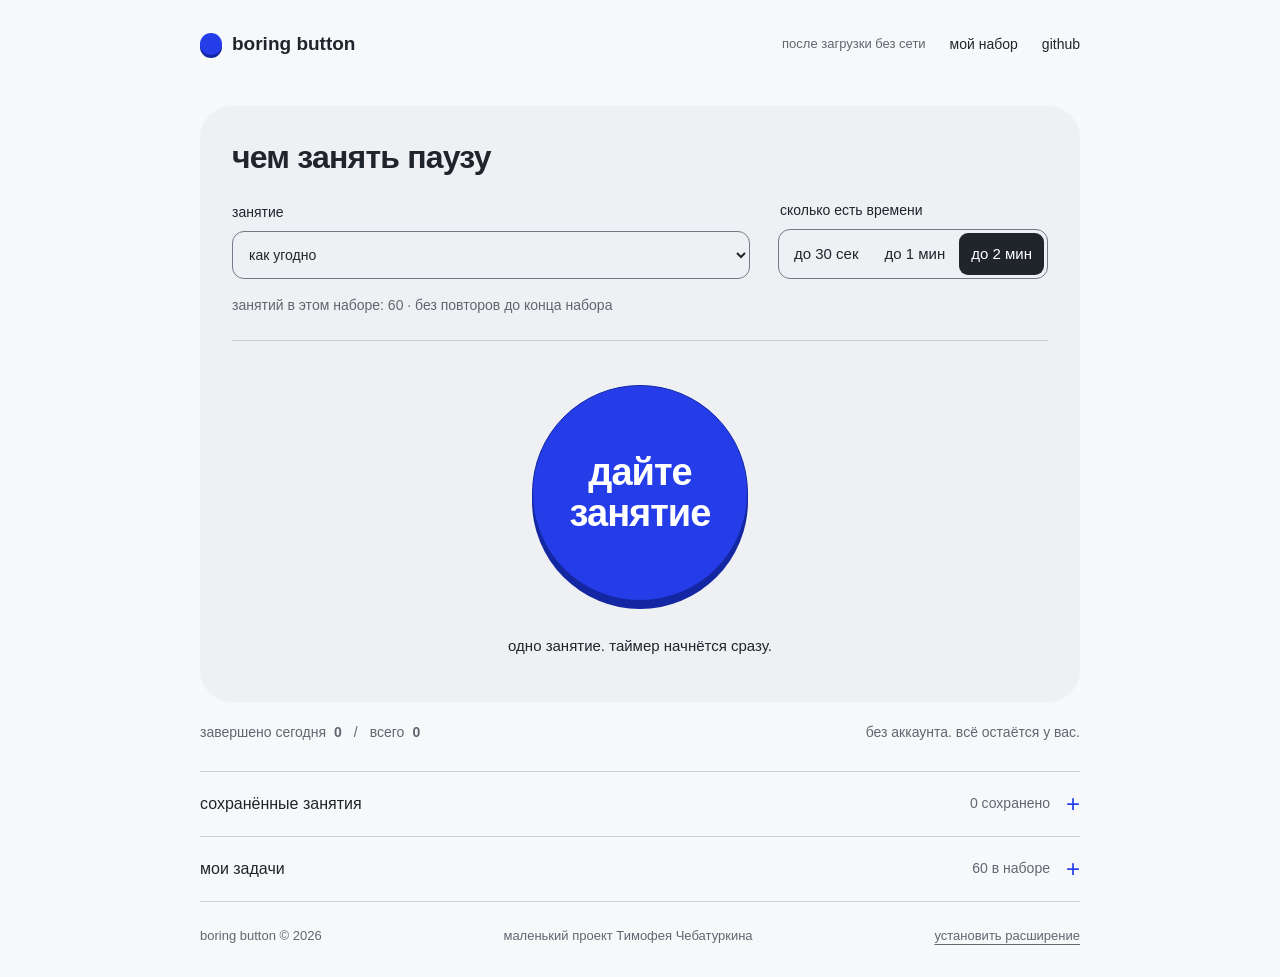
==== commit b081ca43: "style: unify public copy and refresh screenshots" ====
--- a/index.html
+++ b/index.html
@@ -3,22 +3,26 @@
 <head>
   <meta charset="utf-8">
   <meta name="viewport" content="width=device-width, initial-scale=1">
-  <meta name="description" content="когда рука тянется к ленте — нажми кнопку. короткие занятия для перерыва за компьютером: размяться, переключиться или поиграть.">
+  <meta name="description" content="когда рука тянется к ленте, нажмите кнопку. короткие занятия для перерыва за компьютером: размяться, переключиться или поиграть.">
   <meta name="theme-color" content="#f7f8fa">
+  <meta property="og:title" content="boring button">
+  <meta property="og:description" content="короткие занятия для перерыва за компьютером: выбор настроения и времени, таймер и свой набор.">
+  <meta property="og:image" content="https://chebaturkin.github.io/boring-button/docs/screenshots/desktop.png">
+  <meta property="og:type" content="website">
   <meta http-equiv="Content-Security-Policy" content="default-src 'self'; script-src 'self'; style-src 'self'; font-src 'self'; img-src 'self' data:; object-src 'none'; base-uri 'none'; form-action 'self'">
   <link rel="preload" href="assets/fonts/Literata-Variable.ttf" as="font" type="font/ttf" crossorigin>
   <link rel="preload" href="assets/fonts/IBM-Plex-Mono-Variable.woff2" as="font" type="font/woff2" crossorigin>
   <link rel="icon" href="assets/button.svg" type="image/svg+xml">
-  <title>boring button — короткое занятие для перерыва</title>
+  <title>boring button: короткое занятие для перерыва</title>
   <link rel="stylesheet" href="styles.css">
 </head>
 <body>
   <a class="skip-link" href="#main">к содержанию</a>
   <div class="app-shell">
     <header class="topbar">
-      <a class="wordmark" translate="no" href="." aria-label="boring button — на главную"><span class="brand-dot" aria-hidden="true"></span>boring button</a>
+      <a class="wordmark" translate="no" href="." aria-label="boring button, на главную"><span class="brand-dot" aria-hidden="true"></span>boring button</a>
       <nav class="topnav" aria-label="навигация">
-        <span class="offline-label">после загрузки — без сети</span>
+        <span class="offline-label">после загрузки без сети</span>
         <a class="settings-link" href="#settings" aria-controls="settings">мой набор</a>
         <a class="repo-link site-only" href="https://github.com/chebaturkin/boring-button" target="_blank" rel="noopener noreferrer">github</a>
       </nav>
@@ -57,7 +61,7 @@
           <div class="task-stage" id="task-paper">
             <div class="empty-task" id="empty-task">
               <div class="button-orbit">
-                <button id="start-button" class="primary-button" type="button"><span class="button-face"><span class="button-label">дай<br>занятие</span></span></button>
+                <button id="start-button" class="primary-button" type="button"><span class="button-face"><span class="button-label">дайте<br>занятие</span></span></button>
               </div>
               <p class="button-hint">одно занятие. таймер начнётся сразу.</p>
             </div>
@@ -93,35 +97,35 @@
             <button id="another-button" class="action-button action-another" type="button" aria-label="ещё одно занятие">другое</button>
           </div>
           <button id="hide-task-button" class="text-button task-hide" type="button" hidden>больше не предлагать</button>
-          <p class="sr-only" id="task-help">d — сделано · s — пропустить · n — другое занятие. таймер можно поставить на паузу.</p>
+          <p class="sr-only" id="task-help">d: сделано · s: пропустить · n: другое занятие. таймер можно поставить на паузу.</p>
         </div>
       </section>
 
-      <div class="under-workspace"><p class="quiet-stat" aria-label="локальная статистика">завершено сегодня <strong id="today-count">0</strong><span class="stat-divider" aria-hidden="true">/</span> всего <strong id="completed-count">0</strong></p><p class="privacy-note">без аккаунта. всё остаётся у тебя.</p></div>
+      <div class="under-workspace"><p class="quiet-stat" aria-label="локальная статистика">завершено сегодня <strong id="today-count">0</strong><span class="stat-divider" aria-hidden="true">/</span> всего <strong id="completed-count">0</strong></p><p class="privacy-note">без аккаунта. всё остаётся у вас.</p></div>
 
 
       <details class="favorites-library" id="favorites-library">
         <summary><span>сохранённые занятия</span><span class="summary-count"><strong id="favorite-count">0</strong> сохранено</span></summary>
-        <div class="library-body"><p id="favorites-empty" class="custom-empty">нажми ♡ у занятия — оно появится здесь.</p><p id="favorites-note" class="custom-empty" hidden>здесь можно начать любое сохранённое занятие. фильтр времени действует на случайный выбор кнопкой.</p><ul id="favorite-list" class="favorite-list"></ul></div>
+        <div class="library-body"><p id="favorites-empty" class="custom-empty">нажмите ♡ у занятия, и оно появится здесь.</p><p id="favorites-note" class="custom-empty" hidden>здесь можно начать любое сохранённое занятие. фильтр времени действует на случайный выбор кнопкой.</p><ul id="favorite-list" class="favorite-list"></ul></div>
       </details>
       <details class="settings" id="settings">
         <summary><span>мои задачи</span><span class="summary-count"><strong id="task-count">0</strong> в наборе</span></summary>
         <div class="settings-body">
           <div class="settings-column">
-            <p class="settings-intro">добавь занятие, которое хочется сделать.</p>
+            <p class="settings-intro">добавьте занятие, которое хочется сделать.</p>
             <form id="custom-form" class="custom-form" autocomplete="off">
               <label>название<input name="title" type="text" maxlength="80" required placeholder="например, полить цветок"></label>
-              <label>что сделать<textarea name="prompt" rows="3" maxlength="240" required placeholder="проверь землю и полей, если она сухая"></textarea></label>
+              <label>что сделать<textarea name="prompt" rows="3" maxlength="240" required placeholder="проверьте землю и полейте, если она сухая"></textarea></label>
               <div class="form-row"><label>время<select name="duration"><option value="10">10 секунд</option><option value="30">30 секунд</option><option value="60" selected>1 минута</option><option value="120">2 минуты</option></select></label><label>раздел<select name="category"><option value="своё">своё</option><option value="движение">движение</option><option value="внимание">внимание</option><option value="порядок">порядок</option><option value="наблюдение">наблюдение</option><option value="мини-игра">мини-игра</option></select></label></div>
               <button id="custom-submit" class="secondary-button" type="submit">добавить задачу</button><button id="cancel-edit-button" class="text-button" type="button" hidden>отмена</button>
             </form>
             <div class="custom-library" aria-labelledby="custom-library-title"><div class="custom-library-heading"><h3 id="custom-library-title">добавленные задачи</h3><span id="custom-task-count">0</span></div><p id="custom-empty" class="custom-empty">пока пусто. можно начать с одного любимого дела.</p><ul id="custom-task-list" class="custom-task-list"></ul></div>
           </div>
-          <div class="settings-column settings-tools"><p class="settings-intro">свои задачи можно перенести в другой браузер. скачай файл и добавь его там.</p><label class="file-button">добавить из json или csv<input id="import-file" type="file" accept=".json,.csv,application/json,text/csv"></label><button id="export-button" class="secondary-button" type="button">скачать свои задачи</button><button id="reset-button" class="text-button" type="button">удалить свои задачи</button><button id="reset-stats-button" class="text-button" type="button">сбросить статистику</button><p id="settings-message" class="settings-message" role="status" aria-live="polite"></p></div>
+          <div class="settings-column settings-tools"><p class="settings-intro">свои задачи можно перенести в другой браузер. скачайте файл и добавьте его там.</p><label class="file-button">добавить из json или csv<input id="import-file" type="file" accept=".json,.csv,application/json,text/csv"></label><button id="export-button" class="secondary-button" type="button">скачать свои задачи</button><button id="reset-button" class="text-button" type="button">удалить свои задачи</button><button id="reset-stats-button" class="text-button" type="button">сбросить статистику</button><p id="settings-message" class="settings-message" role="status" aria-live="polite"></p></div>
         </div>
         <details id="hidden-library" class="hidden-library">
           <summary><span>скрытые занятия</span><span class="summary-count"><strong id="hidden-count">0</strong> скрыто</span></summary>
-          <div class="library-body"><p id="hidden-empty" class="custom-empty">здесь появятся занятия, которые ты решил больше не получать.</p><ul id="hidden-task-list" class="custom-task-list"></ul></div>
+          <div class="library-body"><p id="hidden-empty" class="custom-empty">здесь появятся занятия, которые вы решили больше не получать.</p><ul id="hidden-task-list" class="custom-task-list"></ul></div>
         </details>
       </details>
     </main>
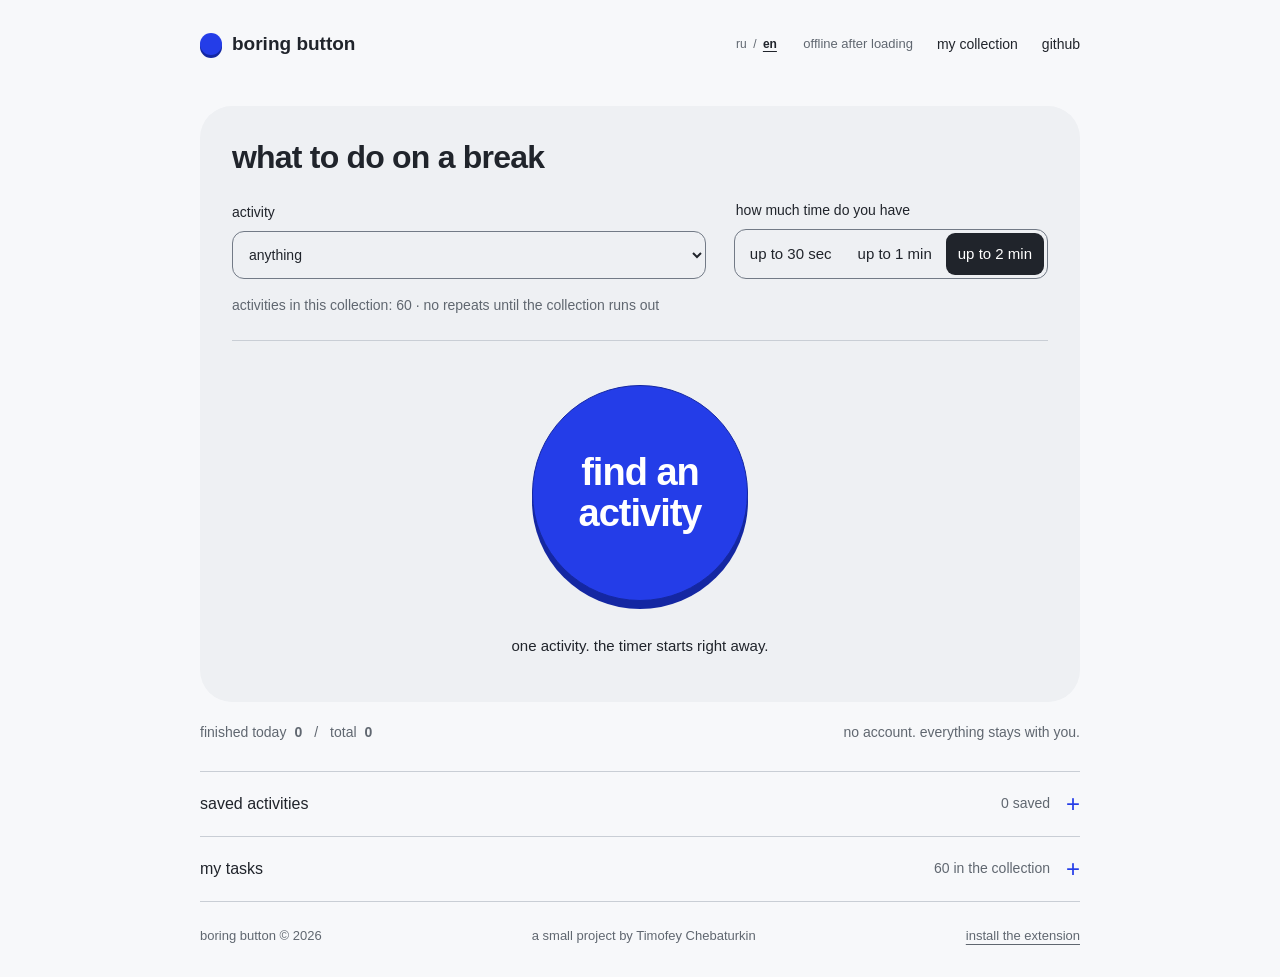
==== commit 1effe1e7: "feat: add russian and english versions" ====
--- a/index.html
+++ b/index.html
@@ -1,59 +1,62 @@
 <!doctype html>
-<html lang="ru">
+<html lang="en">
 <head>
   <meta charset="utf-8">
   <meta name="viewport" content="width=device-width, initial-scale=1">
-  <meta name="description" content="когда рука тянется к ленте, нажмите кнопку. короткие занятия для перерыва за компьютером: размяться, переключиться или поиграть.">
+  <meta name="description" content="when you reach for the feed, press the button. short activities for a break at your computer: move, reset or play." data-i18n-content="s1">
   <meta name="theme-color" content="#f7f8fa">
   <meta property="og:title" content="boring button">
-  <meta property="og:description" content="короткие занятия для перерыва за компьютером: выбор настроения и времени, таймер и свой набор.">
-  <meta property="og:image" content="https://chebaturkin.github.io/boring-button/docs/screenshots/desktop.png">
+  <meta property="og:description" content="short breaks at your computer: choose a mood and duration, use a timer and build your own collection." data-i18n-content="s2">
+  <meta property="og:image" content="https://chebaturkin.github.io/boring-button/docs/screenshots/en/desktop.png">
+  <meta property="og:locale" content="en_US">
   <meta property="og:type" content="website">
   <meta http-equiv="Content-Security-Policy" content="default-src 'self'; script-src 'self'; style-src 'self'; font-src 'self'; img-src 'self' data:; object-src 'none'; base-uri 'none'; form-action 'self'">
   <link rel="preload" href="assets/fonts/Literata-Variable.ttf" as="font" type="font/ttf" crossorigin>
   <link rel="preload" href="assets/fonts/IBM-Plex-Mono-Variable.woff2" as="font" type="font/woff2" crossorigin>
   <link rel="icon" href="assets/button.svg" type="image/svg+xml">
-  <title>boring button: короткое занятие для перерыва</title>
+  <title data-i18n="s3">boring button: a small activity for your break</title>
   <link rel="stylesheet" href="styles.css">
+  <script src="i18n.js"></script>
 </head>
 <body>
-  <a class="skip-link" href="#main">к содержанию</a>
+  <a class="skip-link" href="#main" data-i18n="s4">к содержанию</a>
   <div class="app-shell">
     <header class="topbar">
-      <a class="wordmark" translate="no" href="." aria-label="boring button, на главную"><span class="brand-dot" aria-hidden="true"></span>boring button</a>
-      <nav class="topnav" aria-label="навигация">
-        <span class="offline-label">после загрузки без сети</span>
-        <a class="settings-link" href="#settings" aria-controls="settings">мой набор</a>
+      <a class="wordmark" translate="no" href="." aria-label="boring button, на главную" data-i18n-aria-label="s5"><span class="brand-dot" aria-hidden="true"></span>boring button</a>
+      <nav class="topnav" aria-label="навигация" data-i18n-aria-label="s6">
+        <div class="locale-switch" role="group" aria-label="language"><button type="button" data-locale="ru" lang="ru" aria-label="русский" aria-pressed="false">ru</button><span aria-hidden="true">/</span><button type="button" data-locale="en" lang="en" aria-label="english" aria-pressed="false">en</button></div>
+        <span class="offline-label" data-i18n="s7">после загрузки без сети</span>
+        <a class="settings-link" href="#settings" aria-controls="settings" data-i18n="s8">мой набор</a>
         <a class="repo-link site-only" href="https://github.com/chebaturkin/boring-button" target="_blank" rel="noopener noreferrer">github</a>
       </nav>
     </header>
 
     <main id="main">
-      <section class="workspace" aria-label="короткий перерыв">
-        <h1 id="start-title" class="start-title">чем занять паузу</h1>
+      <section class="workspace" aria-label="короткий перерыв" data-i18n-aria-label="s9">
+        <h1 id="start-title" class="start-title" data-i18n="s10">чем занять паузу</h1>
         <details id="next-picker" class="next-picker" open>
-          <summary id="next-choice">для следующего занятия</summary>
+          <summary id="next-choice" data-i18n="s11">для следующего занятия</summary>
           <div class="break-picker" id="break-picker">
-            <label class="mode-picker" for="mode-select">занятие
+            <label class="mode-picker" for="mode-select"><span data-i18n="s12">занятие</span>
               <select id="mode-select" name="mode">
-                <option value="all">как угодно</option>
-                <option value="move">размяться</option>
-                <option value="switch">переключиться</option>
-                <option value="tidy">навести порядок</option>
-                <option value="play">поиграть</option>
-                <option value="favorites">из сохранённых</option>
+                <option value="all" data-i18n="s13">как угодно</option>
+                <option value="move" data-i18n="s14">размяться</option>
+                <option value="switch" data-i18n="s15">переключиться</option>
+                <option value="tidy" data-i18n="s16">навести порядок</option>
+                <option value="play" data-i18n="s17">поиграть</option>
+                <option value="favorites" data-i18n="s18">из сохранённых</option>
               </select>
             </label>
             <fieldset class="duration-picker">
-              <legend>сколько есть времени</legend>
+              <legend data-i18n="s19">сколько есть времени</legend>
               <div class="duration-options">
-                <button type="button" data-duration="30" aria-pressed="false">до 30 сек</button>
-                <button type="button" data-duration="60" aria-pressed="false">до 1 мин</button>
-                <button type="button" data-duration="120" aria-pressed="true">до 2 мин</button>
+                <button type="button" data-duration="30" aria-pressed="false" data-i18n="s20">до 30 сек</button>
+                <button type="button" data-duration="60" aria-pressed="false" data-i18n="s21">до 1 мин</button>
+                <button type="button" data-duration="120" aria-pressed="true" data-i18n="s22">до 2 мин</button>
               </div>
             </fieldset>
             <p class="pool-note" id="pool-note" role="status" aria-live="polite"></p>
-            <button id="pool-recovery" class="text-button" type="button" hidden>посмотреть скрытые занятия</button>
+            <button id="pool-recovery" class="text-button" type="button" hidden data-i18n="s23">посмотреть скрытые занятия</button>
           </div>
         </details>
 
@@ -61,25 +64,25 @@
           <div class="task-stage" id="task-paper">
             <div class="empty-task" id="empty-task">
               <div class="button-orbit">
-                <button id="start-button" class="primary-button" type="button"><span class="button-face"><span class="button-label">дайте<br>занятие</span></span></button>
+                <button id="start-button" class="primary-button" type="button"><span class="button-face"><span class="button-label"><span data-i18n="s24">дайте</span><br><span data-i18n="s12">занятие</span></span></span></button>
               </div>
-              <p class="button-hint">одно занятие. таймер начнётся сразу.</p>
+              <p class="button-hint" data-i18n="s25">одно занятие. таймер начнётся сразу.</p>
             </div>
             <div class="active-task" id="active-task" hidden>
-              <div class="task-heading-row"><p id="task-context" class="task-meta"></p><button id="favorite-button" class="favorite-button" type="button" aria-pressed="false" aria-label="сохранить в избранное"><span aria-hidden="true">♡</span></button></div>
+              <div class="task-heading-row"><p id="task-context" class="task-meta"></p><button id="favorite-button" class="favorite-button" type="button" aria-pressed="false" aria-label="сохранить в избранное" data-i18n-aria-label="s26"><span aria-hidden="true">♡</span></button></div>
               <div id="task-copy"><h1 id="task-title" tabindex="-1" aria-describedby="task-context task-help"></h1>
               <p id="task-prompt" class="task-prompt"></p></div>
             </div>
             <div class="completion-task" id="completion-task" hidden>
-              <h1 id="completion-title" tabindex="-1">пауза закончилась</h1>
-              <p class="task-prompt">можно вернуться к своим делам.</p>
-              <button id="return-button" class="text-button" type="button">к кнопке</button>
-              <button id="completion-another" class="text-button" type="button">ещё одно занятие</button>
+              <h1 id="completion-title" tabindex="-1" data-i18n="s27">пауза закончилась</h1>
+              <p class="task-prompt" data-i18n="s28">можно вернуться к своим делам.</p>
+              <button id="return-button" class="text-button" type="button" data-i18n="s29">к кнопке</button>
+              <button id="completion-another" class="text-button" type="button" data-i18n="s30">ещё одно занятие</button>
             </div>
           </div>
 
           <p id="task-feedback" class="task-feedback" role="status" aria-live="polite" hidden></p>
-          <div class="timer-unit" aria-label="таймер занятия" hidden>
+          <div class="timer-unit" aria-label="таймер занятия" hidden data-i18n-aria-label="s31">
             <div class="timer-dial">
               <svg class="dial-face" viewBox="0 0 200 200" aria-hidden="true">
                 <circle class="dial-paper" cx="100" cy="100" r="97"/>
@@ -87,49 +90,49 @@
                 <circle class="dial-track" cx="100" cy="100" r="76"/>
                 <circle id="timer-progress" class="dial-progress" cx="100" cy="100" r="76" pathLength="100"/>
               </svg>
-              <div class="dial-readout"><span id="timer" class="timer" role="timer" aria-live="off" aria-label="2:00 осталось">2:00</span><span id="timer-caption" class="timer-caption">до двух минут</span></div>
+              <div class="dial-readout"><span id="timer" class="timer" role="timer" aria-live="off" aria-label="2:00 осталось" data-i18n-aria-label="s32">2:00</span><span id="timer-caption" class="timer-caption" data-i18n="s33">до двух минут</span></div>
             </div>
-            <div class="timer-side"><p id="timer-note" class="timer-note">короткая пауза.<br>и дальше по своим делам.</p><div class="timer-controls" id="timer-controls" hidden><button id="timer-toggle" class="timer-control" type="button" aria-pressed="false">пауза</button><button id="timer-reset" class="timer-control" type="button">заново</button></div></div>
+            <div class="timer-side"><p id="timer-note" class="timer-note"><span data-i18n="s34">короткая пауза.</span><br><span data-i18n="s35">и дальше по своим делам.</span></p><div class="timer-controls" id="timer-controls" hidden><button id="timer-toggle" class="timer-control" type="button" aria-pressed="false" data-i18n="s36">пауза</button><button id="timer-reset" class="timer-control" type="button" data-i18n="s37">заново</button></div></div>
           </div>
           <div class="task-actions" id="task-actions" hidden>
-            <button id="done-button" class="action-button action-done" type="button">сделано <span aria-hidden="true">✓</span></button>
-            <button id="skip-button" class="action-button" type="button">закончить паузу</button>
-            <button id="another-button" class="action-button action-another" type="button" aria-label="ещё одно занятие">другое</button>
+            <button id="done-button" class="action-button action-done" type="button"><span data-i18n="s38">сделано</span> <span aria-hidden="true">✓</span></button>
+            <button id="skip-button" class="action-button" type="button" data-i18n="s39">закончить паузу</button>
+            <button id="another-button" class="action-button action-another" type="button" aria-label="ещё одно занятие" data-i18n-aria-label="s30" data-i18n="s40">другое</button>
           </div>
-          <button id="hide-task-button" class="text-button task-hide" type="button" hidden>больше не предлагать</button>
-          <p class="sr-only" id="task-help">d: сделано · s: пропустить · n: другое занятие. таймер можно поставить на паузу.</p>
+          <button id="hide-task-button" class="text-button task-hide" type="button" hidden data-i18n="s41">больше не предлагать</button>
+          <p class="sr-only" id="task-help" data-i18n="s42">d: сделано · s: пропустить · n: другое занятие. таймер можно поставить на паузу.</p>
         </div>
       </section>
 
-      <div class="under-workspace"><p class="quiet-stat" aria-label="локальная статистика">завершено сегодня <strong id="today-count">0</strong><span class="stat-divider" aria-hidden="true">/</span> всего <strong id="completed-count">0</strong></p><p class="privacy-note">без аккаунта. всё остаётся у вас.</p></div>
+      <div class="under-workspace"><p class="quiet-stat" aria-label="локальная статистика" data-i18n-aria-label="s43"><span data-i18n="s44">завершено сегодня</span> <strong id="today-count">0</strong><span class="stat-divider" aria-hidden="true">/</span> <span data-i18n="s45">всего</span> <strong id="completed-count">0</strong></p><p class="privacy-note" data-i18n="s46">без аккаунта. всё остаётся у вас.</p></div>
 
 
       <details class="favorites-library" id="favorites-library">
-        <summary><span>сохранённые занятия</span><span class="summary-count"><strong id="favorite-count">0</strong> сохранено</span></summary>
-        <div class="library-body"><p id="favorites-empty" class="custom-empty">нажмите ♡ у занятия, и оно появится здесь.</p><p id="favorites-note" class="custom-empty" hidden>здесь можно начать любое сохранённое занятие. фильтр времени действует на случайный выбор кнопкой.</p><ul id="favorite-list" class="favorite-list"></ul></div>
+        <summary><span data-i18n="s47">сохранённые занятия</span><span class="summary-count"><strong id="favorite-count">0</strong> <span data-i18n="s48">сохранено</span></span></summary>
+        <div class="library-body"><p id="favorites-empty" class="custom-empty" data-i18n="s49">нажмите ♡ у занятия, и оно появится здесь.</p><p id="favorites-note" class="custom-empty" hidden data-i18n="s50">здесь можно начать любое сохранённое занятие. фильтр времени действует на случайный выбор кнопкой.</p><ul id="favorite-list" class="favorite-list"></ul></div>
       </details>
       <details class="settings" id="settings">
-        <summary><span>мои задачи</span><span class="summary-count"><strong id="task-count">0</strong> в наборе</span></summary>
+        <summary><span data-i18n="s51">мои задачи</span><span class="summary-count"><strong id="task-count">0</strong> <span data-i18n="s52">в наборе</span></span></summary>
         <div class="settings-body">
           <div class="settings-column">
-            <p class="settings-intro">добавьте занятие, которое хочется сделать.</p>
-            <form id="custom-form" class="custom-form" autocomplete="off">
-              <label>название<input name="title" type="text" maxlength="80" required placeholder="например, полить цветок"></label>
-              <label>что сделать<textarea name="prompt" rows="3" maxlength="240" required placeholder="проверьте землю и полейте, если она сухая"></textarea></label>
-              <div class="form-row"><label>время<select name="duration"><option value="10">10 секунд</option><option value="30">30 секунд</option><option value="60" selected>1 минута</option><option value="120">2 минуты</option></select></label><label>раздел<select name="category"><option value="своё">своё</option><option value="движение">движение</option><option value="внимание">внимание</option><option value="порядок">порядок</option><option value="наблюдение">наблюдение</option><option value="мини-игра">мини-игра</option></select></label></div>
-              <button id="custom-submit" class="secondary-button" type="submit">добавить задачу</button><button id="cancel-edit-button" class="text-button" type="button" hidden>отмена</button>
+            <p class="settings-intro" data-i18n="s53">добавьте занятие, которое хочется сделать.</p>
+            <form id="custom-form" novalidate class="custom-form" autocomplete="off">
+              <label><span data-i18n="s54">название</span><input name="title" type="text" maxlength="80" required placeholder="например, полить цветок" data-i18n-placeholder="s55"></label>
+              <label><span data-i18n="s56">что сделать</span><textarea name="prompt" rows="3" maxlength="240" required placeholder="проверьте землю и полейте, если она сухая" data-i18n-placeholder="s57"></textarea></label>
+              <div class="form-row"><label><span data-i18n="s58">время</span><select name="duration"><option value="10" data-i18n="s59">10 секунд</option><option value="30" data-i18n="s60">30 секунд</option><option value="60" selected data-i18n="s61">1 минута</option><option value="120" data-i18n="s62">2 минуты</option></select></label><label><span data-i18n="s63">раздел</span><select name="category"><option value="своё" data-i18n="s64">своё</option><option value="движение" data-i18n="s65">движение</option><option value="внимание" data-i18n="s66">внимание</option><option value="порядок" data-i18n="s67">порядок</option><option value="наблюдение" data-i18n="s68">наблюдение</option><option value="мини-игра" data-i18n="s69">мини-игра</option></select></label></div>
+              <button id="custom-submit" class="secondary-button" type="submit" data-i18n="s70">добавить задачу</button><button id="cancel-edit-button" class="text-button" type="button" hidden data-i18n="s71">отмена</button>
             </form>
-            <div class="custom-library" aria-labelledby="custom-library-title"><div class="custom-library-heading"><h3 id="custom-library-title">добавленные задачи</h3><span id="custom-task-count">0</span></div><p id="custom-empty" class="custom-empty">пока пусто. можно начать с одного любимого дела.</p><ul id="custom-task-list" class="custom-task-list"></ul></div>
+            <div class="custom-library" aria-labelledby="custom-library-title"><div class="custom-library-heading"><h3 id="custom-library-title" data-i18n="s72">добавленные задачи</h3><span id="custom-task-count">0</span></div><p id="custom-empty" class="custom-empty" data-i18n="s73">пока пусто. можно начать с одного любимого дела.</p><ul id="custom-task-list" class="custom-task-list"></ul></div>
           </div>
-          <div class="settings-column settings-tools"><p class="settings-intro">свои задачи можно перенести в другой браузер. скачайте файл и добавьте его там.</p><label class="file-button">добавить из json или csv<input id="import-file" type="file" accept=".json,.csv,application/json,text/csv"></label><button id="export-button" class="secondary-button" type="button">скачать свои задачи</button><button id="reset-button" class="text-button" type="button">удалить свои задачи</button><button id="reset-stats-button" class="text-button" type="button">сбросить статистику</button><p id="settings-message" class="settings-message" role="status" aria-live="polite"></p></div>
+          <div class="settings-column settings-tools"><p class="settings-intro" data-i18n="s74">свои задачи можно перенести в другой браузер. скачайте файл и добавьте его там.</p><label class="file-button"><span data-i18n="s75">добавить из json или csv</span><input id="import-file" type="file" accept=".json,.csv,application/json,text/csv"></label><button id="export-button" class="secondary-button" type="button" data-i18n="s76">скачать свои задачи</button><button id="reset-button" class="text-button" type="button" data-i18n="s77">удалить свои задачи</button><button id="reset-stats-button" class="text-button" type="button" data-i18n="s78">сбросить статистику</button><p id="settings-message" class="settings-message" role="status" aria-live="polite"></p></div>
         </div>
         <details id="hidden-library" class="hidden-library">
-          <summary><span>скрытые занятия</span><span class="summary-count"><strong id="hidden-count">0</strong> скрыто</span></summary>
-          <div class="library-body"><p id="hidden-empty" class="custom-empty">здесь появятся занятия, которые вы решили больше не получать.</p><ul id="hidden-task-list" class="custom-task-list"></ul></div>
+          <summary><span data-i18n="s79">скрытые занятия</span><span class="summary-count"><strong id="hidden-count">0</strong> <span data-i18n="s80">скрыто</span></span></summary>
+          <div class="library-body"><p id="hidden-empty" class="custom-empty" data-i18n="s81">здесь появятся занятия, которые вы решили больше не получать.</p><ul id="hidden-task-list" class="custom-task-list"></ul></div>
         </details>
       </details>
     </main>
-    <footer class="footer"><span>boring button © 2026</span><span>маленький проект Тимофея Чебатуркина</span><a class="site-only" href="https://github.com/chebaturkin/boring-button#расширение" target="_blank" rel="noopener noreferrer">установить расширение</a></footer>
+    <footer class="footer"><span>boring button © 2026</span><span data-i18n="s82">маленький проект Тимофея Чебатуркина</span><a class="site-only" href="https://github.com/chebaturkin/boring-button#extension" data-i18n-href="link.extension" target="_blank" rel="noopener noreferrer" data-i18n="s83">установить расширение</a></footer>
   </div>
   <div id="live-region" class="sr-only" role="status" aria-live="polite"></div>
   <script src="core.js"></script><script src="tasks.js"></script><script src="app.js"></script>
--- a/styles.css
+++ b/styles.css
@@ -1197,3 +1197,20 @@
   }
 
 }
+
+/* Language follows the existing header typography. */
+.locale-switch { display: inline-flex; align-items: center; gap: .25rem; color: var(--muted, #777); white-space: nowrap; flex: 0 0 auto; font: inherit; font-size: .75rem; }
+.locale-switch button { appearance: none; min-height: 32px; padding: .25rem .15rem; color: inherit; background: transparent; border: 0; border-radius: 0; box-shadow: none; font: inherit; cursor: pointer; text-underline-offset: .25em; }
+.locale-switch button[aria-pressed="true"] { color: var(--ink, #242725); text-decoration: underline; font-weight: 600; }
+.locale-switch button:focus-visible { outline: 2px solid currentColor; outline-offset: 3px; }
+@media (max-width: 700px) {
+  .topnav .repo-link { display: none; }
+  .topbar { flex-wrap: wrap; gap: 0 12px; padding-block: 8px; }
+  .topnav { margin-left: auto; gap: 12px; }
+}
+@media (max-width: 390px) {
+  html[lang="en"] .duration-options button { min-width: 0; padding-inline: 4px; font-size: 12px; }
+}
+@media (max-width: 350px) {
+  .duration-options button { min-width: 0; padding-inline: 4px; font-size: 12px; }
+}
